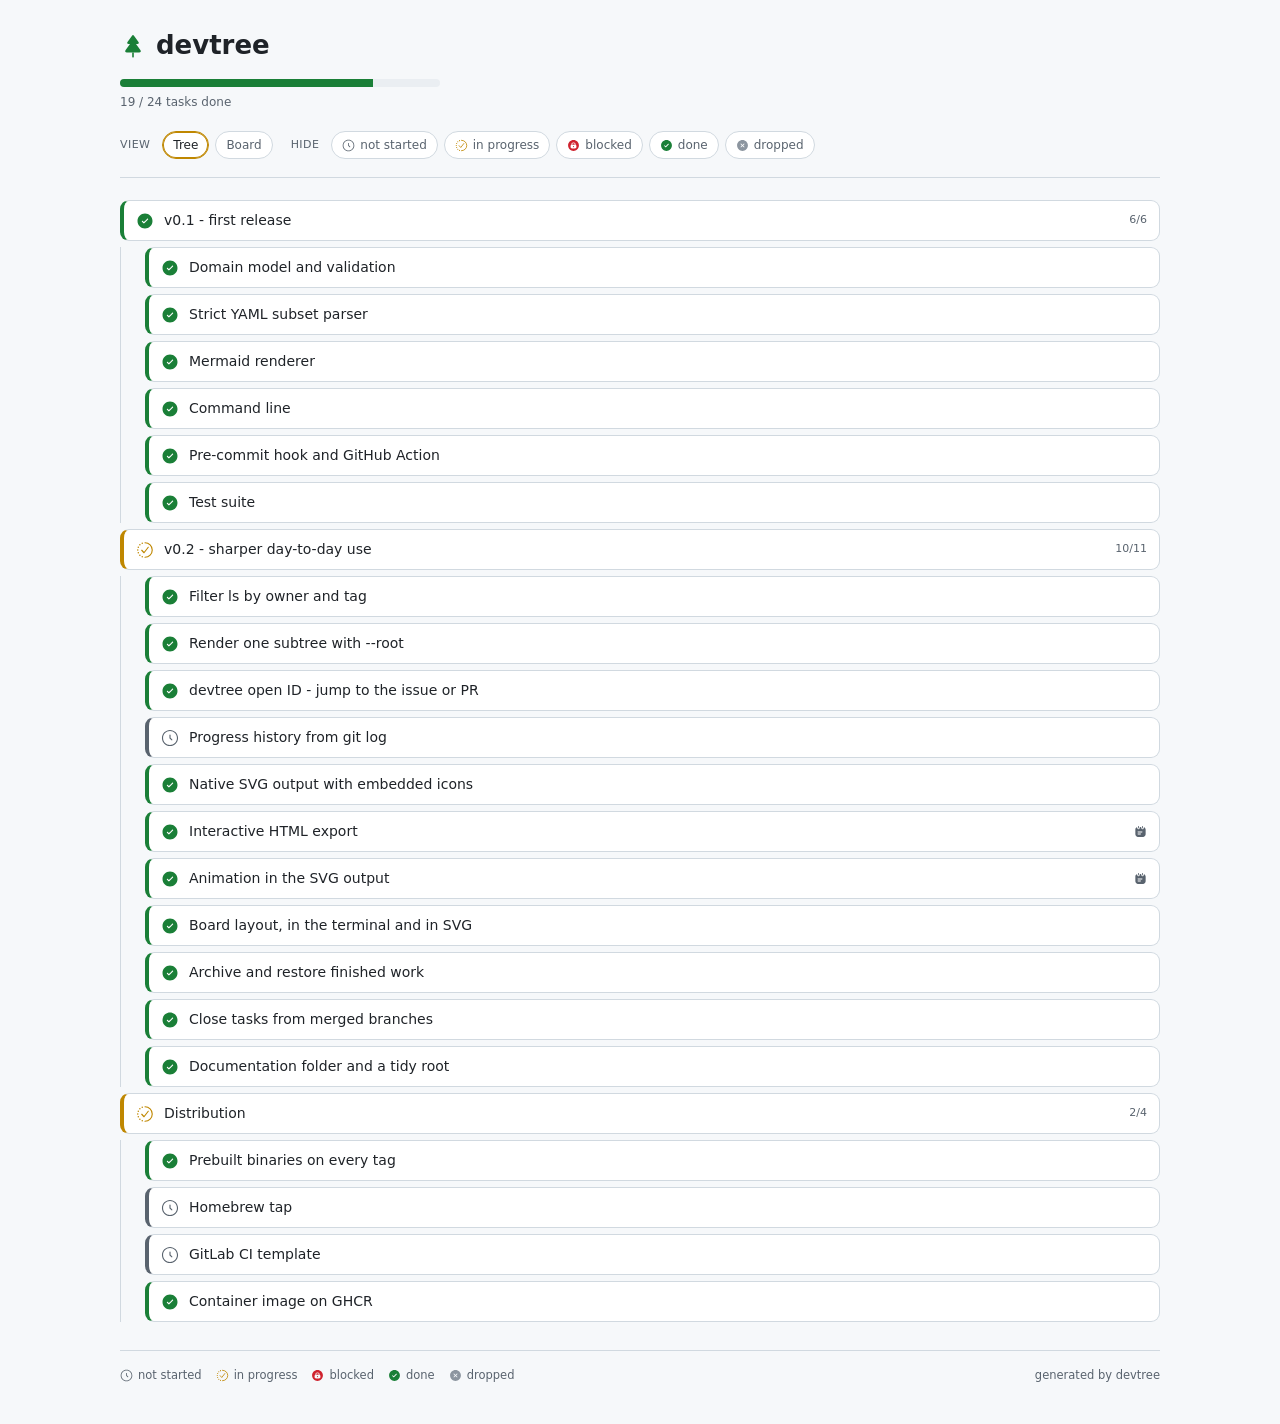
==== docs/plan.html @ a7729afa "feat(html): export a page you can actually click Both existing backends share one hard limit, and it" ====
<!doctype html>
<html lang="en">
<head>
<meta charset="utf-8"><meta name="viewport" content="width=device-width,initial-scale=1"><title>devtree</title>
<style>
:root{--text:#1f2328;--muted:#59636e;--canvas:#f6f8fa;--card:#ffffff;--border:#d1d9e0;--edge:#d1d9e0;--track:#eaeef2;--st-todo:#59636e;--st-in-progress:#bf8700;--st-blocked:#cf222e;--st-done:#1a7f37;--st-dropped:#8c959f;--tip-bg:#222222;--tip-fg:#f0f0f0}
@media (prefers-color-scheme:dark){:root{--text:#e6edf3;--muted:#9198a1;--canvas:#0d1117;--card:#151b23;--border:#3d444d;--edge:#3d444d;--track:#262c36;--st-todo:#9198a1;--st-in-progress:#d29922;--st-blocked:#f85149;--st-done:#3fb950;--st-dropped:#6e7681;--tip-bg:#30363d;--tip-fg:#e6edf3}}

*{box-sizing:border-box}
body{margin:0 auto;padding:26px 20px 40px;max-width:1080px;background:var(--canvas);color:var(--text);
 font:14px/1.5 system-ui,-apple-system,'Segoe UI',Roboto,'Helvetica Neue',Arial,sans-serif}
h1{display:flex;align-items:center;gap:10px;margin:0 0 14px;font-size:26px}
h1 .wordmark{width:26px;height:26px}
svg{flex:none}
.status{width:18px;height:18px}
.tiny{width:13px;height:13px;vertical-align:-2px}
.bar{height:8px;border-radius:4px;background:var(--track);overflow:hidden;max-width:320px}
.bar span{display:block;height:100%;background:var(--st-done)}
.count{margin:6px 0 20px;color:var(--muted);font-size:12px}

.toolbar{display:flex;flex-wrap:wrap;gap:18px;margin-bottom:22px;padding-bottom:18px;
 border-bottom:1px solid var(--border)}
.toolbar fieldset{display:flex;flex-wrap:wrap;align-items:center;gap:6px;margin:0;padding:0;border:0}
.toolbar legend{padding:0 6px 0 0;color:var(--muted);font-size:11px;text-transform:uppercase;
 letter-spacing:.04em;float:left}
.toolbar input{position:absolute;width:1px;height:1px;opacity:0;pointer-events:none}
.toolbar label{display:inline-flex;align-items:center;gap:5px;padding:4px 10px;border-radius:999px;
 border:1px solid var(--border);background:var(--card);color:var(--muted);font-size:12px;cursor:pointer}
.toolbar input:checked+label{color:var(--text);border-color:var(--st-in-progress);
 box-shadow:inset 0 0 0 1px var(--st-in-progress)}
.toolbar input:focus-visible+label{outline:2px solid var(--st-in-progress);outline-offset:2px}

.card{display:flex;align-items:center;gap:10px;padding:9px 12px;margin:6px 0;border-radius:9px;
 border:1px solid var(--border);border-left:4px solid var(--border);background:var(--card);
 color:inherit;text-decoration:none;position:relative}
a.card:hover{border-color:var(--st-in-progress)}
.card .body{display:flex;flex-direction:column;min-width:0}
.card .title{font-weight:500}
.card .meta{color:var(--muted);font-size:11.5px;display:flex;align-items:center;gap:5px;flex-wrap:wrap}
.card .dot{color:var(--border)}
.card .ratio{margin-left:auto;color:var(--muted);font-size:11px;white-space:nowrap}
.card[data-status="dropped"] .title{text-decoration:line-through;color:var(--muted)}

.tree ul{list-style:none;margin:0;padding-left:24px;border-left:1px solid var(--edge)}
.tree>ul{padding-left:0;border-left:0}
.board{display:none;grid-template-columns:repeat(auto-fit,minmax(230px,1fr));gap:16px;align-items:start}
.column h2{display:flex;align-items:center;gap:6px;margin:0 0 4px;padding-bottom:7px;font-size:13px;
 border-bottom:2px solid currentColor}
.column .tally{margin-left:auto;color:var(--muted);font-weight:400}
.empty{color:var(--muted)}

footer{display:flex;flex-wrap:wrap;gap:14px;margin-top:28px;padding-top:16px;
 border-top:1px solid var(--border);color:var(--muted);font-size:11.5px}
footer span{display:inline-flex;align-items:center;gap:5px}
footer .by{margin-left:auto}

/* The tooltip: the wrap is the hover target, not the glyph, so the pointer can
   drift onto the bubble without it flickering away. The delay lives only in
   the hover rule, so leaving snaps it back to zero and the bubble goes at once. */
.tip-wrap{position:relative;display:inline-flex;margin-left:auto}
/* Anchored to the right rather than centred: the glyph sits at the end of a
   card that reaches the edge of the page, and a centred bubble would hang off
   it. Wrapping with a max width keeps a long note on screen too. */
.tip{position:absolute;bottom:calc(100% + 8px);right:-6px;transform:translateY(2px) scale(.98);
 transform-origin:100% 100%;padding:8px 12px;border-radius:8px;background:var(--tip-bg);color:var(--tip-fg);
 width:max-content;max-width:260px;font-size:12px;line-height:1.4;opacity:0;pointer-events:none;z-index:2;
 box-shadow:0 0 0 1px rgba(0,0,0,.06),0 2px 6px rgba(0,0,0,.05),0 4px 42px rgba(0,0,0,.06);
 transition:opacity 50ms ease-out,transform 50ms ease-out}
.tip-wrap:hover .tip,.tip-wrap:focus-within .tip{opacity:1;transform:none;
 transition-duration:150ms;transition-timing-function:ease-out;transition-delay:80ms}

@media (prefers-reduced-motion:reduce){.tip{transition:none}}
@media print{
 .toolbar{display:none}
 .board{display:none}
 .card{break-inside:avoid}
 body{max-width:none}
}
.card[data-status="todo"]{border-left-color:var(--st-todo)}
.column[data-status="todo"] h2{color:var(--st-todo)}
.card[data-status="in_progress"]{border-left-color:var(--st-in-progress)}
.column[data-status="in_progress"] h2{color:var(--st-in-progress)}
.card[data-status="blocked"]{border-left-color:var(--st-blocked)}
.column[data-status="blocked"] h2{color:var(--st-blocked)}
.card[data-status="done"]{border-left-color:var(--st-done)}
.column[data-status="done"] h2{color:var(--st-done)}
.card[data-status="dropped"]{border-left-color:var(--st-dropped)}
.column[data-status="dropped"] h2{color:var(--st-dropped)}
body:has(#view-board:checked) .tree{display:none}
body:has(#view-board:checked) .board{display:grid}
body:has(.owners input:not(#owner-all):checked) .tree{display:none}
body:has(.owners input:not(#owner-all):checked) .board{display:grid}
body:has(.tags input:not(#tag-all):checked) .tree{display:none}
body:has(.tags input:not(#tag-all):checked) .board{display:grid}
body:has(.owners input:not(#owner-all):checked) label[for=view-board]{color:var(--text);border-color:var(--st-in-progress);box-shadow:inset 0 0 0 1px var(--st-in-progress)}
body:has(.owners input:not(#owner-all):checked) label[for=view-tree]{color:var(--muted);border-color:var(--border);box-shadow:none}
body:has(.tags input:not(#tag-all):checked) label[for=view-board]{color:var(--text);border-color:var(--st-in-progress);box-shadow:inset 0 0 0 1px var(--st-in-progress)}
body:has(.tags input:not(#tag-all):checked) label[for=view-tree]{color:var(--muted);border-color:var(--border);box-shadow:none}
body:has(#hide-todo:checked) .tree li:has(>.card[data-status="todo"]){display:none}
body:has(#hide-todo:checked) .board .column[data-status="todo"]{display:none}
body:has(#hide-in-progress:checked) .tree li:has(>.card[data-status="in_progress"]){display:none}
body:has(#hide-in-progress:checked) .board .column[data-status="in_progress"]{display:none}
body:has(#hide-blocked:checked) .tree li:has(>.card[data-status="blocked"]){display:none}
body:has(#hide-blocked:checked) .board .column[data-status="blocked"]{display:none}
body:has(#hide-done:checked) .tree li:has(>.card[data-status="done"]){display:none}
body:has(#hide-done:checked) .board .column[data-status="done"]{display:none}
body:has(#hide-dropped:checked) .tree li:has(>.card[data-status="dropped"]){display:none}
body:has(#hide-dropped:checked) .board .column[data-status="dropped"]{display:none}
</style>
</head>
<body>
<header><h1><svg class="wordmark" viewBox="0 0 24 24" aria-hidden="true" style="color:var(--st-done)"><path d="M16.1693 10.0603H7.82934C6.64934 10.0603 6.23934 9.27031 6.92934 8.31031L11.0993 2.47031C11.5893 1.77031 12.4093 1.77031 12.8993 2.47031L17.0693 8.31031C17.7593 9.27031 17.3493 10.0603 16.1693 10.0603Z" fill="currentColor"/><path d="M17.5896 17.9986H6.4096C4.8296 17.9986 4.2896 16.9486 5.2196 15.6686L9.2096 10.0586H14.7896L18.7796 15.6686C19.7096 16.9486 19.1696 17.9986 17.5896 17.9986Z" fill="currentColor"/><path d="M12.75 18V22C12.75 22.41 12.41 22.75 12 22.75C11.59 22.75 11.25 22.41 11.25 22V18H12.75Z" fill="currentColor"/></svg>devtree</h1><div class="bar"><span style="width:79.2%"></span></div><p class="count">19 / 24 tasks done</p></header><form class="toolbar" onsubmit="return false"><fieldset class="views"><legend>View</legend><input type="radio" name="view" id="view-tree" checked><label for="view-tree">Tree</label><input type="radio" name="view" id="view-board"><label for="view-board">Board</label></fieldset><fieldset class="statuses"><legend>Hide</legend><input type="checkbox" id="hide-todo"><label for="hide-todo"><svg class="tiny" viewBox="0 0 24 24" aria-hidden="true" style="color:var(--st-todo)"><path fill-rule="evenodd" clip-rule="evenodd" d="M12 2.75C6.89137 2.75 2.75 6.89137 2.75 12C2.75 17.1086 6.89137 21.25 12 21.25C17.1086 21.25 21.25 17.1086 21.25 12C21.25 6.89137 17.1086 2.75 12 2.75ZM1.25 12C1.25 6.06294 6.06294 1.25 12 1.25C17.9371 1.25 22.75 6.06294 22.75 12C22.75 17.9371 17.9371 22.75 12 22.75C6.06294 22.75 1.25 17.9371 1.25 12ZM12 7.25C12.4142 7.25 12.75 7.58579 12.75 8V11.6893L15.0303 13.9697C15.3232 14.2626 15.3232 14.7374 15.0303 15.0303C14.7374 15.3232 14.2626 15.3232 13.9697 15.0303L11.4697 12.5303C11.329 12.3897 11.25 12.1989 11.25 12V8C11.25 7.58579 11.5858 7.25 12 7.25Z" fill="currentColor"/></svg>not started</label><input type="checkbox" id="hide-in-progress"><label for="hide-in-progress"><svg class="tiny" viewBox="0 0 24 24" aria-hidden="true" style="color:var(--st-in-progress)"><path d="M 12 2.3333 c 5.3387 0 9.6666 4.328 9.6666 9.6666 s -4.328 9.6666 -9.6666 9.6666" fill="none" stroke="currentColor" stroke-linecap="round" stroke-linejoin="round" stroke-width="1.5"></path><polyline points="7.6666 12.3333 10.6666 15.6666 16.3333 8.3333" fill="none" stroke="currentColor" stroke-linecap="round" stroke-linejoin="round" stroke-width="1.5"></polyline><circle cx="5.164" cy="18.836" r="1" fill="currentColor"></circle><circle cx="2.3333" cy="12" r="1" fill="currentColor"></circle><circle cx="5.164" cy="5.164" r="1" fill="currentColor"></circle><circle cx="8.3013" cy="20.9306" r="1" fill="currentColor"></circle><circle cx="3.0693" cy="15.6986" r="1" fill="currentColor"></circle><circle cx="3.0693" cy="8.3013" r="1" fill="currentColor"></circle><circle cx="8.3013" cy="3.0693" r="1" fill="currentColor"></circle></svg>in progress</label><input type="checkbox" id="hide-blocked"><label for="hide-blocked"><svg class="tiny" viewBox="0 0 24 24" aria-hidden="true" style="color:var(--st-blocked)"><path d="M12 7.75C10.11 7.75 9.75 8.54 9.75 10V10.62H14.25V10C14.25 8.54 13.89 7.75 12 7.75Z" fill="currentColor"/><path d="M11.9984 15.0984C12.606 15.0984 13.0984 14.606 13.0984 13.9984C13.0984 13.3909 12.606 12.8984 11.9984 12.8984C11.3909 12.8984 10.8984 13.3909 10.8984 13.9984C10.8984 14.606 11.3909 15.0984 11.9984 15.0984Z" fill="currentColor"/><path d="M12 2C6.48 2 2 6.48 2 12C2 17.52 6.48 22 12 22C17.52 22 22 17.52 22 12C22 6.48 17.52 2 12 2ZM17.38 14.5C17.38 16.7 16.7 17.38 14.5 17.38H9.5C7.3 17.38 6.62 16.7 6.62 14.5V13.5C6.62 11.79 7.03 11 8.25 10.73V10C8.25 9.07 8.25 6.25 12 6.25C15.75 6.25 15.75 9.07 15.75 10V10.73C16.97 11 17.38 11.79 17.38 13.5V14.5Z" fill="currentColor"/></svg>blocked</label><input type="checkbox" id="hide-done"><label for="hide-done"><svg class="tiny" viewBox="0 0 24 24" aria-hidden="true" style="color:var(--st-done)"><path fill-rule="evenodd" clip-rule="evenodd" d="M22 12C22 17.5228 17.5228 22 12 22C6.47715 22 2 17.5228 2 12C2 6.47715 6.47715 2 12 2C17.5228 2 22 6.47715 22 12ZM16.0303 8.96967C16.3232 9.26256 16.3232 9.73744 16.0303 10.0303L11.0303 15.0303C10.7374 15.3232 10.2626 15.3232 9.96967 15.0303L7.96967 13.0303C7.67678 12.7374 7.67678 12.2626 7.96967 11.9697C8.26256 11.6768 8.73744 11.6768 9.03033 11.9697L10.5 13.4393L12.7348 11.2045L14.9697 8.96967C15.2626 8.67678 15.7374 8.67678 16.0303 8.96967Z" fill="currentColor"/></svg>done</label><input type="checkbox" id="hide-dropped"><label for="hide-dropped"><svg class="tiny" viewBox="0 0 24 24" aria-hidden="true" style="color:var(--st-dropped)"><path d="M12 2C6.49 2 2 6.49 2 12C2 17.51 6.49 22 12 22C17.51 22 22 17.51 22 12C22 6.49 17.51 2 12 2ZM15.36 14.3C15.65 14.59 15.65 15.07 15.36 15.36C15.21 15.51 15.02 15.58 14.83 15.58C14.64 15.58 14.45 15.51 14.3 15.36L12 13.06L9.7 15.36C9.55 15.51 9.36 15.58 9.17 15.58C8.98 15.58 8.79 15.51 8.64 15.36C8.35 15.07 8.35 14.59 8.64 14.3L10.94 12L8.64 9.7C8.35 9.41 8.35 8.93 8.64 8.64C8.93 8.35 9.41 8.35 9.7 8.64L12 10.94L14.3 8.64C14.59 8.35 15.07 8.35 15.36 8.64C15.65 8.93 15.65 9.41 15.36 9.7L13.06 12L15.36 14.3Z" fill="currentColor"/></svg>dropped</label></fieldset></form><main><section class="tree" aria-label="Tree"><ul><li><div class="card" data-status="done" data-owner="" data-tags=""><svg class="status" viewBox="0 0 24 24" aria-hidden="true" style="color:var(--st-done)"><path fill-rule="evenodd" clip-rule="evenodd" d="M22 12C22 17.5228 17.5228 22 12 22C6.47715 22 2 17.5228 2 12C2 6.47715 6.47715 2 12 2C17.5228 2 22 6.47715 22 12ZM16.0303 8.96967C16.3232 9.26256 16.3232 9.73744 16.0303 10.0303L11.0303 15.0303C10.7374 15.3232 10.2626 15.3232 9.96967 15.0303L7.96967 13.0303C7.67678 12.7374 7.67678 12.2626 7.96967 11.9697C8.26256 11.6768 8.73744 11.6768 9.03033 11.9697L10.5 13.4393L12.7348 11.2045L14.9697 8.96967C15.2626 8.67678 15.7374 8.67678 16.0303 8.96967Z" fill="currentColor"/></svg><div class="body"><span class="title">v0.1 - first release</span></div><span class="ratio">6/6</span></div><ul><li><div class="card" data-status="done" data-owner="" data-tags=""><svg class="status" viewBox="0 0 24 24" aria-hidden="true" style="color:var(--st-done)"><path fill-rule="evenodd" clip-rule="evenodd" d="M22 12C22 17.5228 17.5228 22 12 22C6.47715 22 2 17.5228 2 12C2 6.47715 6.47715 2 12 2C17.5228 2 22 6.47715 22 12ZM16.0303 8.96967C16.3232 9.26256 16.3232 9.73744 16.0303 10.0303L11.0303 15.0303C10.7374 15.3232 10.2626 15.3232 9.96967 15.0303L7.96967 13.0303C7.67678 12.7374 7.67678 12.2626 7.96967 11.9697C8.26256 11.6768 8.73744 11.6768 9.03033 11.9697L10.5 13.4393L12.7348 11.2045L14.9697 8.96967C15.2626 8.67678 15.7374 8.67678 16.0303 8.96967Z" fill="currentColor"/></svg><div class="body"><span class="title">Domain model and validation</span></div></div></li><li><div class="card" data-status="done" data-owner="" data-tags=""><svg class="status" viewBox="0 0 24 24" aria-hidden="true" style="color:var(--st-done)"><path fill-rule="evenodd" clip-rule="evenodd" d="M22 12C22 17.5228 17.5228 22 12 22C6.47715 22 2 17.5228 2 12C2 6.47715 6.47715 2 12 2C17.5228 2 22 6.47715 22 12ZM16.0303 8.96967C16.3232 9.26256 16.3232 9.73744 16.0303 10.0303L11.0303 15.0303C10.7374 15.3232 10.2626 15.3232 9.96967 15.0303L7.96967 13.0303C7.67678 12.7374 7.67678 12.2626 7.96967 11.9697C8.26256 11.6768 8.73744 11.6768 9.03033 11.9697L10.5 13.4393L12.7348 11.2045L14.9697 8.96967C15.2626 8.67678 15.7374 8.67678 16.0303 8.96967Z" fill="currentColor"/></svg><div class="body"><span class="title">Strict YAML subset parser</span></div></div></li><li><div class="card" data-status="done" data-owner="" data-tags=""><svg class="status" viewBox="0 0 24 24" aria-hidden="true" style="color:var(--st-done)"><path fill-rule="evenodd" clip-rule="evenodd" d="M22 12C22 17.5228 17.5228 22 12 22C6.47715 22 2 17.5228 2 12C2 6.47715 6.47715 2 12 2C17.5228 2 22 6.47715 22 12ZM16.0303 8.96967C16.3232 9.26256 16.3232 9.73744 16.0303 10.0303L11.0303 15.0303C10.7374 15.3232 10.2626 15.3232 9.96967 15.0303L7.96967 13.0303C7.67678 12.7374 7.67678 12.2626 7.96967 11.9697C8.26256 11.6768 8.73744 11.6768 9.03033 11.9697L10.5 13.4393L12.7348 11.2045L14.9697 8.96967C15.2626 8.67678 15.7374 8.67678 16.0303 8.96967Z" fill="currentColor"/></svg><div class="body"><span class="title">Mermaid renderer</span></div></div></li><li><div class="card" data-status="done" data-owner="" data-tags=""><svg class="status" viewBox="0 0 24 24" aria-hidden="true" style="color:var(--st-done)"><path fill-rule="evenodd" clip-rule="evenodd" d="M22 12C22 17.5228 17.5228 22 12 22C6.47715 22 2 17.5228 2 12C2 6.47715 6.47715 2 12 2C17.5228 2 22 6.47715 22 12ZM16.0303 8.96967C16.3232 9.26256 16.3232 9.73744 16.0303 10.0303L11.0303 15.0303C10.7374 15.3232 10.2626 15.3232 9.96967 15.0303L7.96967 13.0303C7.67678 12.7374 7.67678 12.2626 7.96967 11.9697C8.26256 11.6768 8.73744 11.6768 9.03033 11.9697L10.5 13.4393L12.7348 11.2045L14.9697 8.96967C15.2626 8.67678 15.7374 8.67678 16.0303 8.96967Z" fill="currentColor"/></svg><div class="body"><span class="title">Command line</span></div></div></li><li><div class="card" data-status="done" data-owner="" data-tags=""><svg class="status" viewBox="0 0 24 24" aria-hidden="true" style="color:var(--st-done)"><path fill-rule="evenodd" clip-rule="evenodd" d="M22 12C22 17.5228 17.5228 22 12 22C6.47715 22 2 17.5228 2 12C2 6.47715 6.47715 2 12 2C17.5228 2 22 6.47715 22 12ZM16.0303 8.96967C16.3232 9.26256 16.3232 9.73744 16.0303 10.0303L11.0303 15.0303C10.7374 15.3232 10.2626 15.3232 9.96967 15.0303L7.96967 13.0303C7.67678 12.7374 7.67678 12.2626 7.96967 11.9697C8.26256 11.6768 8.73744 11.6768 9.03033 11.9697L10.5 13.4393L12.7348 11.2045L14.9697 8.96967C15.2626 8.67678 15.7374 8.67678 16.0303 8.96967Z" fill="currentColor"/></svg><div class="body"><span class="title">Pre-commit hook and GitHub Action</span></div></div></li><li><div class="card" data-status="done" data-owner="" data-tags=""><svg class="status" viewBox="0 0 24 24" aria-hidden="true" style="color:var(--st-done)"><path fill-rule="evenodd" clip-rule="evenodd" d="M22 12C22 17.5228 17.5228 22 12 22C6.47715 22 2 17.5228 2 12C2 6.47715 6.47715 2 12 2C17.5228 2 22 6.47715 22 12ZM16.0303 8.96967C16.3232 9.26256 16.3232 9.73744 16.0303 10.0303L11.0303 15.0303C10.7374 15.3232 10.2626 15.3232 9.96967 15.0303L7.96967 13.0303C7.67678 12.7374 7.67678 12.2626 7.96967 11.9697C8.26256 11.6768 8.73744 11.6768 9.03033 11.9697L10.5 13.4393L12.7348 11.2045L14.9697 8.96967C15.2626 8.67678 15.7374 8.67678 16.0303 8.96967Z" fill="currentColor"/></svg><div class="body"><span class="title">Test suite</span></div></div></li></ul></li><li><div class="card" data-status="in_progress" data-owner="" data-tags=""><svg class="status" viewBox="0 0 24 24" aria-hidden="true" style="color:var(--st-in-progress)"><path d="M 12 2.3333 c 5.3387 0 9.6666 4.328 9.6666 9.6666 s -4.328 9.6666 -9.6666 9.6666" fill="none" stroke="currentColor" stroke-linecap="round" stroke-linejoin="round" stroke-width="1.5"></path><polyline points="7.6666 12.3333 10.6666 15.6666 16.3333 8.3333" fill="none" stroke="currentColor" stroke-linecap="round" stroke-linejoin="round" stroke-width="1.5"></polyline><circle cx="5.164" cy="18.836" r="1" fill="currentColor"></circle><circle cx="2.3333" cy="12" r="1" fill="currentColor"></circle><circle cx="5.164" cy="5.164" r="1" fill="currentColor"></circle><circle cx="8.3013" cy="20.9306" r="1" fill="currentColor"></circle><circle cx="3.0693" cy="15.6986" r="1" fill="currentColor"></circle><circle cx="3.0693" cy="8.3013" r="1" fill="currentColor"></circle><circle cx="8.3013" cy="3.0693" r="1" fill="currentColor"></circle></svg><div class="body"><span class="title">v0.2 - sharper day-to-day use</span></div><span class="ratio">10/11</span></div><ul><li><div class="card" data-status="done" data-owner="" data-tags=""><svg class="status" viewBox="0 0 24 24" aria-hidden="true" style="color:var(--st-done)"><path fill-rule="evenodd" clip-rule="evenodd" d="M22 12C22 17.5228 17.5228 22 12 22C6.47715 22 2 17.5228 2 12C2 6.47715 6.47715 2 12 2C17.5228 2 22 6.47715 22 12ZM16.0303 8.96967C16.3232 9.26256 16.3232 9.73744 16.0303 10.0303L11.0303 15.0303C10.7374 15.3232 10.2626 15.3232 9.96967 15.0303L7.96967 13.0303C7.67678 12.7374 7.67678 12.2626 7.96967 11.9697C8.26256 11.6768 8.73744 11.6768 9.03033 11.9697L10.5 13.4393L12.7348 11.2045L14.9697 8.96967C15.2626 8.67678 15.7374 8.67678 16.0303 8.96967Z" fill="currentColor"/></svg><div class="body"><span class="title">Filter ls by owner and tag</span></div></div></li><li><div class="card" data-status="done" data-owner="" data-tags=""><svg class="status" viewBox="0 0 24 24" aria-hidden="true" style="color:var(--st-done)"><path fill-rule="evenodd" clip-rule="evenodd" d="M22 12C22 17.5228 17.5228 22 12 22C6.47715 22 2 17.5228 2 12C2 6.47715 6.47715 2 12 2C17.5228 2 22 6.47715 22 12ZM16.0303 8.96967C16.3232 9.26256 16.3232 9.73744 16.0303 10.0303L11.0303 15.0303C10.7374 15.3232 10.2626 15.3232 9.96967 15.0303L7.96967 13.0303C7.67678 12.7374 7.67678 12.2626 7.96967 11.9697C8.26256 11.6768 8.73744 11.6768 9.03033 11.9697L10.5 13.4393L12.7348 11.2045L14.9697 8.96967C15.2626 8.67678 15.7374 8.67678 16.0303 8.96967Z" fill="currentColor"/></svg><div class="body"><span class="title">Render one subtree with --root</span></div></div></li><li><div class="card" data-status="done" data-owner="" data-tags=""><svg class="status" viewBox="0 0 24 24" aria-hidden="true" style="color:var(--st-done)"><path fill-rule="evenodd" clip-rule="evenodd" d="M22 12C22 17.5228 17.5228 22 12 22C6.47715 22 2 17.5228 2 12C2 6.47715 6.47715 2 12 2C17.5228 2 22 6.47715 22 12ZM16.0303 8.96967C16.3232 9.26256 16.3232 9.73744 16.0303 10.0303L11.0303 15.0303C10.7374 15.3232 10.2626 15.3232 9.96967 15.0303L7.96967 13.0303C7.67678 12.7374 7.67678 12.2626 7.96967 11.9697C8.26256 11.6768 8.73744 11.6768 9.03033 11.9697L10.5 13.4393L12.7348 11.2045L14.9697 8.96967C15.2626 8.67678 15.7374 8.67678 16.0303 8.96967Z" fill="currentColor"/></svg><div class="body"><span class="title">devtree open ID - jump to the issue or PR</span></div></div></li><li><div class="card" data-status="todo" data-owner="" data-tags=""><svg class="status" viewBox="0 0 24 24" aria-hidden="true" style="color:var(--st-todo)"><path fill-rule="evenodd" clip-rule="evenodd" d="M12 2.75C6.89137 2.75 2.75 6.89137 2.75 12C2.75 17.1086 6.89137 21.25 12 21.25C17.1086 21.25 21.25 17.1086 21.25 12C21.25 6.89137 17.1086 2.75 12 2.75ZM1.25 12C1.25 6.06294 6.06294 1.25 12 1.25C17.9371 1.25 22.75 6.06294 22.75 12C22.75 17.9371 17.9371 22.75 12 22.75C6.06294 22.75 1.25 17.9371 1.25 12ZM12 7.25C12.4142 7.25 12.75 7.58579 12.75 8V11.6893L15.0303 13.9697C15.3232 14.2626 15.3232 14.7374 15.0303 15.0303C14.7374 15.3232 14.2626 15.3232 13.9697 15.0303L11.4697 12.5303C11.329 12.3897 11.25 12.1989 11.25 12V8C11.25 7.58579 11.5858 7.25 12 7.25Z" fill="currentColor"/></svg><div class="body"><span class="title">Progress history from git log</span></div></div></li><li><div class="card" data-status="done" data-owner="" data-tags=""><svg class="status" viewBox="0 0 24 24" aria-hidden="true" style="color:var(--st-done)"><path fill-rule="evenodd" clip-rule="evenodd" d="M22 12C22 17.5228 17.5228 22 12 22C6.47715 22 2 17.5228 2 12C2 6.47715 6.47715 2 12 2C17.5228 2 22 6.47715 22 12ZM16.0303 8.96967C16.3232 9.26256 16.3232 9.73744 16.0303 10.0303L11.0303 15.0303C10.7374 15.3232 10.2626 15.3232 9.96967 15.0303L7.96967 13.0303C7.67678 12.7374 7.67678 12.2626 7.96967 11.9697C8.26256 11.6768 8.73744 11.6768 9.03033 11.9697L10.5 13.4393L12.7348 11.2045L14.9697 8.96967C15.2626 8.67678 15.7374 8.67678 16.0303 8.96967Z" fill="currentColor"/></svg><div class="body"><span class="title">Native SVG output with embedded icons</span></div></div></li><li><div class="card" data-status="done" data-owner="" data-tags=""><svg class="status" viewBox="0 0 24 24" aria-hidden="true" style="color:var(--st-done)"><path fill-rule="evenodd" clip-rule="evenodd" d="M22 12C22 17.5228 17.5228 22 12 22C6.47715 22 2 17.5228 2 12C2 6.47715 6.47715 2 12 2C17.5228 2 22 6.47715 22 12ZM16.0303 8.96967C16.3232 9.26256 16.3232 9.73744 16.0303 10.0303L11.0303 15.0303C10.7374 15.3232 10.2626 15.3232 9.96967 15.0303L7.96967 13.0303C7.67678 12.7374 7.67678 12.2626 7.96967 11.9697C8.26256 11.6768 8.73744 11.6768 9.03033 11.9697L10.5 13.4393L12.7348 11.2045L14.9697 8.96967C15.2626 8.67678 15.7374 8.67678 16.0303 8.96967Z" fill="currentColor"/></svg><div class="body"><span class="title">Interactive HTML export</span></div><span class="tip-wrap"><svg class="tiny" viewBox="0 0 24 24" aria-hidden="true" style="color:var(--muted)"><path d="M8.28906 6.29C7.86906 6.29 7.53906 5.95 7.53906 5.54V2.75C7.53906 2.34 7.86906 2 8.28906 2C8.70906 2 9.03906 2.34 9.03906 2.75V5.53C9.03906 5.95 8.70906 6.29 8.28906 6.29Z" fill="currentColor"/><path d="M15.7109 6.29C15.2909 6.29 14.9609 5.95 14.9609 5.54V2.75C14.9609 2.33 15.3009 2 15.7109 2C16.1309 2 16.4609 2.34 16.4609 2.75V5.53C16.4609 5.95 16.1309 6.29 15.7109 6.29Z" fill="currentColor"/><path d="M19.57 4.5C18.91 4.01 17.96 4.48 17.96 5.31V5.41C17.96 6.58 17.12 7.66 15.95 7.78C14.6 7.92 13.46 6.86 13.46 5.54V4.5C13.46 3.95 13.01 3.5 12.46 3.5H11.54C10.99 3.5 10.54 3.95 10.54 4.5V5.54C10.54 6.33 10.13 7.03 9.51 7.42C9.42 7.48 9.32 7.53 9.22 7.58C9.13 7.63 9.03 7.67 8.92 7.7C8.8 7.74 8.67 7.77 8.53 7.78C8.37 7.8 8.21 7.8 8.05 7.78C7.91 7.77 7.78 7.74 7.66 7.7C7.56 7.67 7.46 7.63 7.36 7.58C7.26 7.53 7.16 7.48 7.07 7.42C6.44 6.98 6.04 6.22 6.04 5.41V5.31C6.04 4.54 5.22 4.08 4.57 4.41C4.56 4.42 4.55 4.42 4.54 4.43C4.5 4.45 4.47 4.47 4.43 4.5C4.4 4.53 4.36 4.55 4.33 4.58C4.05 4.8 3.8 5.05 3.59 5.32C3.48 5.44 3.39 5.57 3.31 5.7C3.3 5.71 3.29 5.72 3.28 5.74C3.19 5.87 3.11 6.02 3.04 6.16C3.02 6.18 3.01 6.19 3.01 6.21C2.95 6.33 2.89 6.45 2.85 6.58C2.82 6.63 2.81 6.67 2.79 6.72C2.73 6.87 2.69 7.02 2.65 7.17C2.61 7.31 2.58 7.46 2.56 7.61C2.54 7.72 2.53 7.83 2.52 7.95C2.51 8.09 2.5 8.23 2.5 8.37V17.13C2.5 19.82 4.68 22 7.37 22H16.63C19.32 22 21.5 19.82 21.5 17.13V8.37C21.5 6.78 20.74 5.39 19.57 4.5ZM12 17.42H7.36C6.95 17.42 6.61 17.08 6.61 16.67C6.61 16.25 6.95 15.91 7.36 15.91H12C12.42 15.91 12.75 16.25 12.75 16.67C12.75 17.08 12.42 17.42 12 17.42ZM14.78 13.71H7.36C6.95 13.71 6.61 13.37 6.61 12.96C6.61 12.54 6.95 12.2 7.36 12.2H14.78C15.2 12.2 15.54 12.54 15.54 12.96C15.54 13.37 15.2 13.71 14.78 13.71Z" fill="currentColor"/></svg><span class="tip" role="tooltip">clickable nodes, tooltips, filters</span></span></div></li><li><div class="card" data-status="done" data-owner="" data-tags=""><svg class="status" viewBox="0 0 24 24" aria-hidden="true" style="color:var(--st-done)"><path fill-rule="evenodd" clip-rule="evenodd" d="M22 12C22 17.5228 17.5228 22 12 22C6.47715 22 2 17.5228 2 12C2 6.47715 6.47715 2 12 2C17.5228 2 22 6.47715 22 12ZM16.0303 8.96967C16.3232 9.26256 16.3232 9.73744 16.0303 10.0303L11.0303 15.0303C10.7374 15.3232 10.2626 15.3232 9.96967 15.0303L7.96967 13.0303C7.67678 12.7374 7.67678 12.2626 7.96967 11.9697C8.26256 11.6768 8.73744 11.6768 9.03033 11.9697L10.5 13.4393L12.7348 11.2045L14.9697 8.96967C15.2626 8.67678 15.7374 8.67678 16.0303 8.96967Z" fill="currentColor"/></svg><div class="body"><span class="title">Animation in the SVG output</span></div><span class="tip-wrap"><svg class="tiny" viewBox="0 0 24 24" aria-hidden="true" style="color:var(--muted)"><path d="M8.28906 6.29C7.86906 6.29 7.53906 5.95 7.53906 5.54V2.75C7.53906 2.34 7.86906 2 8.28906 2C8.70906 2 9.03906 2.34 9.03906 2.75V5.53C9.03906 5.95 8.70906 6.29 8.28906 6.29Z" fill="currentColor"/><path d="M15.7109 6.29C15.2909 6.29 14.9609 5.95 14.9609 5.54V2.75C14.9609 2.33 15.3009 2 15.7109 2C16.1309 2 16.4609 2.34 16.4609 2.75V5.53C16.4609 5.95 16.1309 6.29 15.7109 6.29Z" fill="currentColor"/><path d="M19.57 4.5C18.91 4.01 17.96 4.48 17.96 5.31V5.41C17.96 6.58 17.12 7.66 15.95 7.78C14.6 7.92 13.46 6.86 13.46 5.54V4.5C13.46 3.95 13.01 3.5 12.46 3.5H11.54C10.99 3.5 10.54 3.95 10.54 4.5V5.54C10.54 6.33 10.13 7.03 9.51 7.42C9.42 7.48 9.32 7.53 9.22 7.58C9.13 7.63 9.03 7.67 8.92 7.7C8.8 7.74 8.67 7.77 8.53 7.78C8.37 7.8 8.21 7.8 8.05 7.78C7.91 7.77 7.78 7.74 7.66 7.7C7.56 7.67 7.46 7.63 7.36 7.58C7.26 7.53 7.16 7.48 7.07 7.42C6.44 6.98 6.04 6.22 6.04 5.41V5.31C6.04 4.54 5.22 4.08 4.57 4.41C4.56 4.42 4.55 4.42 4.54 4.43C4.5 4.45 4.47 4.47 4.43 4.5C4.4 4.53 4.36 4.55 4.33 4.58C4.05 4.8 3.8 5.05 3.59 5.32C3.48 5.44 3.39 5.57 3.31 5.7C3.3 5.71 3.29 5.72 3.28 5.74C3.19 5.87 3.11 6.02 3.04 6.16C3.02 6.18 3.01 6.19 3.01 6.21C2.95 6.33 2.89 6.45 2.85 6.58C2.82 6.63 2.81 6.67 2.79 6.72C2.73 6.87 2.69 7.02 2.65 7.17C2.61 7.31 2.58 7.46 2.56 7.61C2.54 7.72 2.53 7.83 2.52 7.95C2.51 8.09 2.5 8.23 2.5 8.37V17.13C2.5 19.82 4.68 22 7.37 22H16.63C19.32 22 21.5 19.82 21.5 17.13V8.37C21.5 6.78 20.74 5.39 19.57 4.5ZM12 17.42H7.36C6.95 17.42 6.61 17.08 6.61 16.67C6.61 16.25 6.95 15.91 7.36 15.91H12C12.42 15.91 12.75 16.25 12.75 16.67C12.75 17.08 12.42 17.42 12 17.42ZM14.78 13.71H7.36C6.95 13.71 6.61 13.37 6.61 12.96C6.61 12.54 6.95 12.2 7.36 12.2H14.78C15.2 12.2 15.54 12.54 15.54 12.96C15.54 13.37 15.2 13.71 14.78 13.71Z" fill="currentColor"/></svg><span class="tip" role="tooltip">flow on live edges, growing bars, turning glyphs</span></span></div></li><li><div class="card" data-status="done" data-owner="" data-tags=""><svg class="status" viewBox="0 0 24 24" aria-hidden="true" style="color:var(--st-done)"><path fill-rule="evenodd" clip-rule="evenodd" d="M22 12C22 17.5228 17.5228 22 12 22C6.47715 22 2 17.5228 2 12C2 6.47715 6.47715 2 12 2C17.5228 2 22 6.47715 22 12ZM16.0303 8.96967C16.3232 9.26256 16.3232 9.73744 16.0303 10.0303L11.0303 15.0303C10.7374 15.3232 10.2626 15.3232 9.96967 15.0303L7.96967 13.0303C7.67678 12.7374 7.67678 12.2626 7.96967 11.9697C8.26256 11.6768 8.73744 11.6768 9.03033 11.9697L10.5 13.4393L12.7348 11.2045L14.9697 8.96967C15.2626 8.67678 15.7374 8.67678 16.0303 8.96967Z" fill="currentColor"/></svg><div class="body"><span class="title">Board layout, in the terminal and in SVG</span></div></div></li><li><div class="card" data-status="done" data-owner="" data-tags=""><svg class="status" viewBox="0 0 24 24" aria-hidden="true" style="color:var(--st-done)"><path fill-rule="evenodd" clip-rule="evenodd" d="M22 12C22 17.5228 17.5228 22 12 22C6.47715 22 2 17.5228 2 12C2 6.47715 6.47715 2 12 2C17.5228 2 22 6.47715 22 12ZM16.0303 8.96967C16.3232 9.26256 16.3232 9.73744 16.0303 10.0303L11.0303 15.0303C10.7374 15.3232 10.2626 15.3232 9.96967 15.0303L7.96967 13.0303C7.67678 12.7374 7.67678 12.2626 7.96967 11.9697C8.26256 11.6768 8.73744 11.6768 9.03033 11.9697L10.5 13.4393L12.7348 11.2045L14.9697 8.96967C15.2626 8.67678 15.7374 8.67678 16.0303 8.96967Z" fill="currentColor"/></svg><div class="body"><span class="title">Archive and restore finished work</span></div></div></li><li><div class="card" data-status="done" data-owner="" data-tags=""><svg class="status" viewBox="0 0 24 24" aria-hidden="true" style="color:var(--st-done)"><path fill-rule="evenodd" clip-rule="evenodd" d="M22 12C22 17.5228 17.5228 22 12 22C6.47715 22 2 17.5228 2 12C2 6.47715 6.47715 2 12 2C17.5228 2 22 6.47715 22 12ZM16.0303 8.96967C16.3232 9.26256 16.3232 9.73744 16.0303 10.0303L11.0303 15.0303C10.7374 15.3232 10.2626 15.3232 9.96967 15.0303L7.96967 13.0303C7.67678 12.7374 7.67678 12.2626 7.96967 11.9697C8.26256 11.6768 8.73744 11.6768 9.03033 11.9697L10.5 13.4393L12.7348 11.2045L14.9697 8.96967C15.2626 8.67678 15.7374 8.67678 16.0303 8.96967Z" fill="currentColor"/></svg><div class="body"><span class="title">Close tasks from merged branches</span></div></div></li><li><div class="card" data-status="done" data-owner="" data-tags=""><svg class="status" viewBox="0 0 24 24" aria-hidden="true" style="color:var(--st-done)"><path fill-rule="evenodd" clip-rule="evenodd" d="M22 12C22 17.5228 17.5228 22 12 22C6.47715 22 2 17.5228 2 12C2 6.47715 6.47715 2 12 2C17.5228 2 22 6.47715 22 12ZM16.0303 8.96967C16.3232 9.26256 16.3232 9.73744 16.0303 10.0303L11.0303 15.0303C10.7374 15.3232 10.2626 15.3232 9.96967 15.0303L7.96967 13.0303C7.67678 12.7374 7.67678 12.2626 7.96967 11.9697C8.26256 11.6768 8.73744 11.6768 9.03033 11.9697L10.5 13.4393L12.7348 11.2045L14.9697 8.96967C15.2626 8.67678 15.7374 8.67678 16.0303 8.96967Z" fill="currentColor"/></svg><div class="body"><span class="title">Documentation folder and a tidy root</span></div></div></li></ul></li><li><div class="card" data-status="in_progress" data-owner="" data-tags=""><svg class="status" viewBox="0 0 24 24" aria-hidden="true" style="color:var(--st-in-progress)"><path d="M 12 2.3333 c 5.3387 0 9.6666 4.328 9.6666 9.6666 s -4.328 9.6666 -9.6666 9.6666" fill="none" stroke="currentColor" stroke-linecap="round" stroke-linejoin="round" stroke-width="1.5"></path><polyline points="7.6666 12.3333 10.6666 15.6666 16.3333 8.3333" fill="none" stroke="currentColor" stroke-linecap="round" stroke-linejoin="round" stroke-width="1.5"></polyline><circle cx="5.164" cy="18.836" r="1" fill="currentColor"></circle><circle cx="2.3333" cy="12" r="1" fill="currentColor"></circle><circle cx="5.164" cy="5.164" r="1" fill="currentColor"></circle><circle cx="8.3013" cy="20.9306" r="1" fill="currentColor"></circle><circle cx="3.0693" cy="15.6986" r="1" fill="currentColor"></circle><circle cx="3.0693" cy="8.3013" r="1" fill="currentColor"></circle><circle cx="8.3013" cy="3.0693" r="1" fill="currentColor"></circle></svg><div class="body"><span class="title">Distribution</span></div><span class="ratio">2/4</span></div><ul><li><div class="card" data-status="done" data-owner="" data-tags=""><svg class="status" viewBox="0 0 24 24" aria-hidden="true" style="color:var(--st-done)"><path fill-rule="evenodd" clip-rule="evenodd" d="M22 12C22 17.5228 17.5228 22 12 22C6.47715 22 2 17.5228 2 12C2 6.47715 6.47715 2 12 2C17.5228 2 22 6.47715 22 12ZM16.0303 8.96967C16.3232 9.26256 16.3232 9.73744 16.0303 10.0303L11.0303 15.0303C10.7374 15.3232 10.2626 15.3232 9.96967 15.0303L7.96967 13.0303C7.67678 12.7374 7.67678 12.2626 7.96967 11.9697C8.26256 11.6768 8.73744 11.6768 9.03033 11.9697L10.5 13.4393L12.7348 11.2045L14.9697 8.96967C15.2626 8.67678 15.7374 8.67678 16.0303 8.96967Z" fill="currentColor"/></svg><div class="body"><span class="title">Prebuilt binaries on every tag</span></div></div></li><li><div class="card" data-status="todo" data-owner="" data-tags=""><svg class="status" viewBox="0 0 24 24" aria-hidden="true" style="color:var(--st-todo)"><path fill-rule="evenodd" clip-rule="evenodd" d="M12 2.75C6.89137 2.75 2.75 6.89137 2.75 12C2.75 17.1086 6.89137 21.25 12 21.25C17.1086 21.25 21.25 17.1086 21.25 12C21.25 6.89137 17.1086 2.75 12 2.75ZM1.25 12C1.25 6.06294 6.06294 1.25 12 1.25C17.9371 1.25 22.75 6.06294 22.75 12C22.75 17.9371 17.9371 22.75 12 22.75C6.06294 22.75 1.25 17.9371 1.25 12ZM12 7.25C12.4142 7.25 12.75 7.58579 12.75 8V11.6893L15.0303 13.9697C15.3232 14.2626 15.3232 14.7374 15.0303 15.0303C14.7374 15.3232 14.2626 15.3232 13.9697 15.0303L11.4697 12.5303C11.329 12.3897 11.25 12.1989 11.25 12V8C11.25 7.58579 11.5858 7.25 12 7.25Z" fill="currentColor"/></svg><div class="body"><span class="title">Homebrew tap</span></div></div></li><li><div class="card" data-status="todo" data-owner="" data-tags=""><svg class="status" viewBox="0 0 24 24" aria-hidden="true" style="color:var(--st-todo)"><path fill-rule="evenodd" clip-rule="evenodd" d="M12 2.75C6.89137 2.75 2.75 6.89137 2.75 12C2.75 17.1086 6.89137 21.25 12 21.25C17.1086 21.25 21.25 17.1086 21.25 12C21.25 6.89137 17.1086 2.75 12 2.75ZM1.25 12C1.25 6.06294 6.06294 1.25 12 1.25C17.9371 1.25 22.75 6.06294 22.75 12C22.75 17.9371 17.9371 22.75 12 22.75C6.06294 22.75 1.25 17.9371 1.25 12ZM12 7.25C12.4142 7.25 12.75 7.58579 12.75 8V11.6893L15.0303 13.9697C15.3232 14.2626 15.3232 14.7374 15.0303 15.0303C14.7374 15.3232 14.2626 15.3232 13.9697 15.0303L11.4697 12.5303C11.329 12.3897 11.25 12.1989 11.25 12V8C11.25 7.58579 11.5858 7.25 12 7.25Z" fill="currentColor"/></svg><div class="body"><span class="title">GitLab CI template</span></div></div></li><li><div class="card" data-status="done" data-owner="" data-tags=""><svg class="status" viewBox="0 0 24 24" aria-hidden="true" style="color:var(--st-done)"><path fill-rule="evenodd" clip-rule="evenodd" d="M22 12C22 17.5228 17.5228 22 12 22C6.47715 22 2 17.5228 2 12C2 6.47715 6.47715 2 12 2C17.5228 2 22 6.47715 22 12ZM16.0303 8.96967C16.3232 9.26256 16.3232 9.73744 16.0303 10.0303L11.0303 15.0303C10.7374 15.3232 10.2626 15.3232 9.96967 15.0303L7.96967 13.0303C7.67678 12.7374 7.67678 12.2626 7.96967 11.9697C8.26256 11.6768 8.73744 11.6768 9.03033 11.9697L10.5 13.4393L12.7348 11.2045L14.9697 8.96967C15.2626 8.67678 15.7374 8.67678 16.0303 8.96967Z" fill="currentColor"/></svg><div class="body"><span class="title">Container image on GHCR</span></div></div></li></ul></li></ul></section><section class="board" aria-label="Board"><div class="column" data-status="todo"><h2><svg class="tiny" viewBox="0 0 24 24" aria-hidden="true" style="color:var(--st-todo)"><path fill-rule="evenodd" clip-rule="evenodd" d="M12 2.75C6.89137 2.75 2.75 6.89137 2.75 12C2.75 17.1086 6.89137 21.25 12 21.25C17.1086 21.25 21.25 17.1086 21.25 12C21.25 6.89137 17.1086 2.75 12 2.75ZM1.25 12C1.25 6.06294 6.06294 1.25 12 1.25C17.9371 1.25 22.75 6.06294 22.75 12C22.75 17.9371 17.9371 22.75 12 22.75C6.06294 22.75 1.25 17.9371 1.25 12ZM12 7.25C12.4142 7.25 12.75 7.58579 12.75 8V11.6893L15.0303 13.9697C15.3232 14.2626 15.3232 14.7374 15.0303 15.0303C14.7374 15.3232 14.2626 15.3232 13.9697 15.0303L11.4697 12.5303C11.329 12.3897 11.25 12.1989 11.25 12V8C11.25 7.58579 11.5858 7.25 12 7.25Z" fill="currentColor"/></svg>not started<span class="tally">3</span></h2><div class="card" data-status="todo" data-owner="" data-tags=""><svg class="status" viewBox="0 0 24 24" aria-hidden="true" style="color:var(--st-todo)"><path fill-rule="evenodd" clip-rule="evenodd" d="M12 2.75C6.89137 2.75 2.75 6.89137 2.75 12C2.75 17.1086 6.89137 21.25 12 21.25C17.1086 21.25 21.25 17.1086 21.25 12C21.25 6.89137 17.1086 2.75 12 2.75ZM1.25 12C1.25 6.06294 6.06294 1.25 12 1.25C17.9371 1.25 22.75 6.06294 22.75 12C22.75 17.9371 17.9371 22.75 12 22.75C6.06294 22.75 1.25 17.9371 1.25 12ZM12 7.25C12.4142 7.25 12.75 7.58579 12.75 8V11.6893L15.0303 13.9697C15.3232 14.2626 15.3232 14.7374 15.0303 15.0303C14.7374 15.3232 14.2626 15.3232 13.9697 15.0303L11.4697 12.5303C11.329 12.3897 11.25 12.1989 11.25 12V8C11.25 7.58579 11.5858 7.25 12 7.25Z" fill="currentColor"/></svg><div class="body"><span class="title">Progress history from git log</span></div></div><div class="card" data-status="todo" data-owner="" data-tags=""><svg class="status" viewBox="0 0 24 24" aria-hidden="true" style="color:var(--st-todo)"><path fill-rule="evenodd" clip-rule="evenodd" d="M12 2.75C6.89137 2.75 2.75 6.89137 2.75 12C2.75 17.1086 6.89137 21.25 12 21.25C17.1086 21.25 21.25 17.1086 21.25 12C21.25 6.89137 17.1086 2.75 12 2.75ZM1.25 12C1.25 6.06294 6.06294 1.25 12 1.25C17.9371 1.25 22.75 6.06294 22.75 12C22.75 17.9371 17.9371 22.75 12 22.75C6.06294 22.75 1.25 17.9371 1.25 12ZM12 7.25C12.4142 7.25 12.75 7.58579 12.75 8V11.6893L15.0303 13.9697C15.3232 14.2626 15.3232 14.7374 15.0303 15.0303C14.7374 15.3232 14.2626 15.3232 13.9697 15.0303L11.4697 12.5303C11.329 12.3897 11.25 12.1989 11.25 12V8C11.25 7.58579 11.5858 7.25 12 7.25Z" fill="currentColor"/></svg><div class="body"><span class="title">Homebrew tap</span></div></div><div class="card" data-status="todo" data-owner="" data-tags=""><svg class="status" viewBox="0 0 24 24" aria-hidden="true" style="color:var(--st-todo)"><path fill-rule="evenodd" clip-rule="evenodd" d="M12 2.75C6.89137 2.75 2.75 6.89137 2.75 12C2.75 17.1086 6.89137 21.25 12 21.25C17.1086 21.25 21.25 17.1086 21.25 12C21.25 6.89137 17.1086 2.75 12 2.75ZM1.25 12C1.25 6.06294 6.06294 1.25 12 1.25C17.9371 1.25 22.75 6.06294 22.75 12C22.75 17.9371 17.9371 22.75 12 22.75C6.06294 22.75 1.25 17.9371 1.25 12ZM12 7.25C12.4142 7.25 12.75 7.58579 12.75 8V11.6893L15.0303 13.9697C15.3232 14.2626 15.3232 14.7374 15.0303 15.0303C14.7374 15.3232 14.2626 15.3232 13.9697 15.0303L11.4697 12.5303C11.329 12.3897 11.25 12.1989 11.25 12V8C11.25 7.58579 11.5858 7.25 12 7.25Z" fill="currentColor"/></svg><div class="body"><span class="title">GitLab CI template</span></div></div></div><div class="column" data-status="done"><h2><svg class="tiny" viewBox="0 0 24 24" aria-hidden="true" style="color:var(--st-done)"><path fill-rule="evenodd" clip-rule="evenodd" d="M22 12C22 17.5228 17.5228 22 12 22C6.47715 22 2 17.5228 2 12C2 6.47715 6.47715 2 12 2C17.5228 2 22 6.47715 22 12ZM16.0303 8.96967C16.3232 9.26256 16.3232 9.73744 16.0303 10.0303L11.0303 15.0303C10.7374 15.3232 10.2626 15.3232 9.96967 15.0303L7.96967 13.0303C7.67678 12.7374 7.67678 12.2626 7.96967 11.9697C8.26256 11.6768 8.73744 11.6768 9.03033 11.9697L10.5 13.4393L12.7348 11.2045L14.9697 8.96967C15.2626 8.67678 15.7374 8.67678 16.0303 8.96967Z" fill="currentColor"/></svg>done<span class="tally">18</span></h2><div class="card" data-status="done" data-owner="" data-tags=""><svg class="status" viewBox="0 0 24 24" aria-hidden="true" style="color:var(--st-done)"><path fill-rule="evenodd" clip-rule="evenodd" d="M22 12C22 17.5228 17.5228 22 12 22C6.47715 22 2 17.5228 2 12C2 6.47715 6.47715 2 12 2C17.5228 2 22 6.47715 22 12ZM16.0303 8.96967C16.3232 9.26256 16.3232 9.73744 16.0303 10.0303L11.0303 15.0303C10.7374 15.3232 10.2626 15.3232 9.96967 15.0303L7.96967 13.0303C7.67678 12.7374 7.67678 12.2626 7.96967 11.9697C8.26256 11.6768 8.73744 11.6768 9.03033 11.9697L10.5 13.4393L12.7348 11.2045L14.9697 8.96967C15.2626 8.67678 15.7374 8.67678 16.0303 8.96967Z" fill="currentColor"/></svg><div class="body"><span class="title">Domain model and validation</span></div></div><div class="card" data-status="done" data-owner="" data-tags=""><svg class="status" viewBox="0 0 24 24" aria-hidden="true" style="color:var(--st-done)"><path fill-rule="evenodd" clip-rule="evenodd" d="M22 12C22 17.5228 17.5228 22 12 22C6.47715 22 2 17.5228 2 12C2 6.47715 6.47715 2 12 2C17.5228 2 22 6.47715 22 12ZM16.0303 8.96967C16.3232 9.26256 16.3232 9.73744 16.0303 10.0303L11.0303 15.0303C10.7374 15.3232 10.2626 15.3232 9.96967 15.0303L7.96967 13.0303C7.67678 12.7374 7.67678 12.2626 7.96967 11.9697C8.26256 11.6768 8.73744 11.6768 9.03033 11.9697L10.5 13.4393L12.7348 11.2045L14.9697 8.96967C15.2626 8.67678 15.7374 8.67678 16.0303 8.96967Z" fill="currentColor"/></svg><div class="body"><span class="title">Strict YAML subset parser</span></div></div><div class="card" data-status="done" data-owner="" data-tags=""><svg class="status" viewBox="0 0 24 24" aria-hidden="true" style="color:var(--st-done)"><path fill-rule="evenodd" clip-rule="evenodd" d="M22 12C22 17.5228 17.5228 22 12 22C6.47715 22 2 17.5228 2 12C2 6.47715 6.47715 2 12 2C17.5228 2 22 6.47715 22 12ZM16.0303 8.96967C16.3232 9.26256 16.3232 9.73744 16.0303 10.0303L11.0303 15.0303C10.7374 15.3232 10.2626 15.3232 9.96967 15.0303L7.96967 13.0303C7.67678 12.7374 7.67678 12.2626 7.96967 11.9697C8.26256 11.6768 8.73744 11.6768 9.03033 11.9697L10.5 13.4393L12.7348 11.2045L14.9697 8.96967C15.2626 8.67678 15.7374 8.67678 16.0303 8.96967Z" fill="currentColor"/></svg><div class="body"><span class="title">Mermaid renderer</span></div></div><div class="card" data-status="done" data-owner="" data-tags=""><svg class="status" viewBox="0 0 24 24" aria-hidden="true" style="color:var(--st-done)"><path fill-rule="evenodd" clip-rule="evenodd" d="M22 12C22 17.5228 17.5228 22 12 22C6.47715 22 2 17.5228 2 12C2 6.47715 6.47715 2 12 2C17.5228 2 22 6.47715 22 12ZM16.0303 8.96967C16.3232 9.26256 16.3232 9.73744 16.0303 10.0303L11.0303 15.0303C10.7374 15.3232 10.2626 15.3232 9.96967 15.0303L7.96967 13.0303C7.67678 12.7374 7.67678 12.2626 7.96967 11.9697C8.26256 11.6768 8.73744 11.6768 9.03033 11.9697L10.5 13.4393L12.7348 11.2045L14.9697 8.96967C15.2626 8.67678 15.7374 8.67678 16.0303 8.96967Z" fill="currentColor"/></svg><div class="body"><span class="title">Command line</span></div></div><div class="card" data-status="done" data-owner="" data-tags=""><svg class="status" viewBox="0 0 24 24" aria-hidden="true" style="color:var(--st-done)"><path fill-rule="evenodd" clip-rule="evenodd" d="M22 12C22 17.5228 17.5228 22 12 22C6.47715 22 2 17.5228 2 12C2 6.47715 6.47715 2 12 2C17.5228 2 22 6.47715 22 12ZM16.0303 8.96967C16.3232 9.26256 16.3232 9.73744 16.0303 10.0303L11.0303 15.0303C10.7374 15.3232 10.2626 15.3232 9.96967 15.0303L7.96967 13.0303C7.67678 12.7374 7.67678 12.2626 7.96967 11.9697C8.26256 11.6768 8.73744 11.6768 9.03033 11.9697L10.5 13.4393L12.7348 11.2045L14.9697 8.96967C15.2626 8.67678 15.7374 8.67678 16.0303 8.96967Z" fill="currentColor"/></svg><div class="body"><span class="title">Pre-commit hook and GitHub Action</span></div></div><div class="card" data-status="done" data-owner="" data-tags=""><svg class="status" viewBox="0 0 24 24" aria-hidden="true" style="color:var(--st-done)"><path fill-rule="evenodd" clip-rule="evenodd" d="M22 12C22 17.5228 17.5228 22 12 22C6.47715 22 2 17.5228 2 12C2 6.47715 6.47715 2 12 2C17.5228 2 22 6.47715 22 12ZM16.0303 8.96967C16.3232 9.26256 16.3232 9.73744 16.0303 10.0303L11.0303 15.0303C10.7374 15.3232 10.2626 15.3232 9.96967 15.0303L7.96967 13.0303C7.67678 12.7374 7.67678 12.2626 7.96967 11.9697C8.26256 11.6768 8.73744 11.6768 9.03033 11.9697L10.5 13.4393L12.7348 11.2045L14.9697 8.96967C15.2626 8.67678 15.7374 8.67678 16.0303 8.96967Z" fill="currentColor"/></svg><div class="body"><span class="title">Test suite</span></div></div><div class="card" data-status="done" data-owner="" data-tags=""><svg class="status" viewBox="0 0 24 24" aria-hidden="true" style="color:var(--st-done)"><path fill-rule="evenodd" clip-rule="evenodd" d="M22 12C22 17.5228 17.5228 22 12 22C6.47715 22 2 17.5228 2 12C2 6.47715 6.47715 2 12 2C17.5228 2 22 6.47715 22 12ZM16.0303 8.96967C16.3232 9.26256 16.3232 9.73744 16.0303 10.0303L11.0303 15.0303C10.7374 15.3232 10.2626 15.3232 9.96967 15.0303L7.96967 13.0303C7.67678 12.7374 7.67678 12.2626 7.96967 11.9697C8.26256 11.6768 8.73744 11.6768 9.03033 11.9697L10.5 13.4393L12.7348 11.2045L14.9697 8.96967C15.2626 8.67678 15.7374 8.67678 16.0303 8.96967Z" fill="currentColor"/></svg><div class="body"><span class="title">Filter ls by owner and tag</span></div></div><div class="card" data-status="done" data-owner="" data-tags=""><svg class="status" viewBox="0 0 24 24" aria-hidden="true" style="color:var(--st-done)"><path fill-rule="evenodd" clip-rule="evenodd" d="M22 12C22 17.5228 17.5228 22 12 22C6.47715 22 2 17.5228 2 12C2 6.47715 6.47715 2 12 2C17.5228 2 22 6.47715 22 12ZM16.0303 8.96967C16.3232 9.26256 16.3232 9.73744 16.0303 10.0303L11.0303 15.0303C10.7374 15.3232 10.2626 15.3232 9.96967 15.0303L7.96967 13.0303C7.67678 12.7374 7.67678 12.2626 7.96967 11.9697C8.26256 11.6768 8.73744 11.6768 9.03033 11.9697L10.5 13.4393L12.7348 11.2045L14.9697 8.96967C15.2626 8.67678 15.7374 8.67678 16.0303 8.96967Z" fill="currentColor"/></svg><div class="body"><span class="title">Render one subtree with --root</span></div></div><div class="card" data-status="done" data-owner="" data-tags=""><svg class="status" viewBox="0 0 24 24" aria-hidden="true" style="color:var(--st-done)"><path fill-rule="evenodd" clip-rule="evenodd" d="M22 12C22 17.5228 17.5228 22 12 22C6.47715 22 2 17.5228 2 12C2 6.47715 6.47715 2 12 2C17.5228 2 22 6.47715 22 12ZM16.0303 8.96967C16.3232 9.26256 16.3232 9.73744 16.0303 10.0303L11.0303 15.0303C10.7374 15.3232 10.2626 15.3232 9.96967 15.0303L7.96967 13.0303C7.67678 12.7374 7.67678 12.2626 7.96967 11.9697C8.26256 11.6768 8.73744 11.6768 9.03033 11.9697L10.5 13.4393L12.7348 11.2045L14.9697 8.96967C15.2626 8.67678 15.7374 8.67678 16.0303 8.96967Z" fill="currentColor"/></svg><div class="body"><span class="title">devtree open ID - jump to the issue or PR</span></div></div><div class="card" data-status="done" data-owner="" data-tags=""><svg class="status" viewBox="0 0 24 24" aria-hidden="true" style="color:var(--st-done)"><path fill-rule="evenodd" clip-rule="evenodd" d="M22 12C22 17.5228 17.5228 22 12 22C6.47715 22 2 17.5228 2 12C2 6.47715 6.47715 2 12 2C17.5228 2 22 6.47715 22 12ZM16.0303 8.96967C16.3232 9.26256 16.3232 9.73744 16.0303 10.0303L11.0303 15.0303C10.7374 15.3232 10.2626 15.3232 9.96967 15.0303L7.96967 13.0303C7.67678 12.7374 7.67678 12.2626 7.96967 11.9697C8.26256 11.6768 8.73744 11.6768 9.03033 11.9697L10.5 13.4393L12.7348 11.2045L14.9697 8.96967C15.2626 8.67678 15.7374 8.67678 16.0303 8.96967Z" fill="currentColor"/></svg><div class="body"><span class="title">Prebuilt binaries on every tag</span></div></div><div class="card" data-status="done" data-owner="" data-tags=""><svg class="status" viewBox="0 0 24 24" aria-hidden="true" style="color:var(--st-done)"><path fill-rule="evenodd" clip-rule="evenodd" d="M22 12C22 17.5228 17.5228 22 12 22C6.47715 22 2 17.5228 2 12C2 6.47715 6.47715 2 12 2C17.5228 2 22 6.47715 22 12ZM16.0303 8.96967C16.3232 9.26256 16.3232 9.73744 16.0303 10.0303L11.0303 15.0303C10.7374 15.3232 10.2626 15.3232 9.96967 15.0303L7.96967 13.0303C7.67678 12.7374 7.67678 12.2626 7.96967 11.9697C8.26256 11.6768 8.73744 11.6768 9.03033 11.9697L10.5 13.4393L12.7348 11.2045L14.9697 8.96967C15.2626 8.67678 15.7374 8.67678 16.0303 8.96967Z" fill="currentColor"/></svg><div class="body"><span class="title">Native SVG output with embedded icons</span></div></div><div class="card" data-status="done" data-owner="" data-tags=""><svg class="status" viewBox="0 0 24 24" aria-hidden="true" style="color:var(--st-done)"><path fill-rule="evenodd" clip-rule="evenodd" d="M22 12C22 17.5228 17.5228 22 12 22C6.47715 22 2 17.5228 2 12C2 6.47715 6.47715 2 12 2C17.5228 2 22 6.47715 22 12ZM16.0303 8.96967C16.3232 9.26256 16.3232 9.73744 16.0303 10.0303L11.0303 15.0303C10.7374 15.3232 10.2626 15.3232 9.96967 15.0303L7.96967 13.0303C7.67678 12.7374 7.67678 12.2626 7.96967 11.9697C8.26256 11.6768 8.73744 11.6768 9.03033 11.9697L10.5 13.4393L12.7348 11.2045L14.9697 8.96967C15.2626 8.67678 15.7374 8.67678 16.0303 8.96967Z" fill="currentColor"/></svg><div class="body"><span class="title">Interactive HTML export</span></div><span class="tip-wrap"><svg class="tiny" viewBox="0 0 24 24" aria-hidden="true" style="color:var(--muted)"><path d="M8.28906 6.29C7.86906 6.29 7.53906 5.95 7.53906 5.54V2.75C7.53906 2.34 7.86906 2 8.28906 2C8.70906 2 9.03906 2.34 9.03906 2.75V5.53C9.03906 5.95 8.70906 6.29 8.28906 6.29Z" fill="currentColor"/><path d="M15.7109 6.29C15.2909 6.29 14.9609 5.95 14.9609 5.54V2.75C14.9609 2.33 15.3009 2 15.7109 2C16.1309 2 16.4609 2.34 16.4609 2.75V5.53C16.4609 5.95 16.1309 6.29 15.7109 6.29Z" fill="currentColor"/><path d="M19.57 4.5C18.91 4.01 17.96 4.48 17.96 5.31V5.41C17.96 6.58 17.12 7.66 15.95 7.78C14.6 7.92 13.46 6.86 13.46 5.54V4.5C13.46 3.95 13.01 3.5 12.46 3.5H11.54C10.99 3.5 10.54 3.95 10.54 4.5V5.54C10.54 6.33 10.13 7.03 9.51 7.42C9.42 7.48 9.32 7.53 9.22 7.58C9.13 7.63 9.03 7.67 8.92 7.7C8.8 7.74 8.67 7.77 8.53 7.78C8.37 7.8 8.21 7.8 8.05 7.78C7.91 7.77 7.78 7.74 7.66 7.7C7.56 7.67 7.46 7.63 7.36 7.58C7.26 7.53 7.16 7.48 7.07 7.42C6.44 6.98 6.04 6.22 6.04 5.41V5.31C6.04 4.54 5.22 4.08 4.57 4.41C4.56 4.42 4.55 4.42 4.54 4.43C4.5 4.45 4.47 4.47 4.43 4.5C4.4 4.53 4.36 4.55 4.33 4.58C4.05 4.8 3.8 5.05 3.59 5.32C3.48 5.44 3.39 5.57 3.31 5.7C3.3 5.71 3.29 5.72 3.28 5.74C3.19 5.87 3.11 6.02 3.04 6.16C3.02 6.18 3.01 6.19 3.01 6.21C2.95 6.33 2.89 6.45 2.85 6.58C2.82 6.63 2.81 6.67 2.79 6.72C2.73 6.87 2.69 7.02 2.65 7.17C2.61 7.31 2.58 7.46 2.56 7.61C2.54 7.72 2.53 7.83 2.52 7.95C2.51 8.09 2.5 8.23 2.5 8.37V17.13C2.5 19.82 4.68 22 7.37 22H16.63C19.32 22 21.5 19.82 21.5 17.13V8.37C21.5 6.78 20.74 5.39 19.57 4.5ZM12 17.42H7.36C6.95 17.42 6.61 17.08 6.61 16.67C6.61 16.25 6.95 15.91 7.36 15.91H12C12.42 15.91 12.75 16.25 12.75 16.67C12.75 17.08 12.42 17.42 12 17.42ZM14.78 13.71H7.36C6.95 13.71 6.61 13.37 6.61 12.96C6.61 12.54 6.95 12.2 7.36 12.2H14.78C15.2 12.2 15.54 12.54 15.54 12.96C15.54 13.37 15.2 13.71 14.78 13.71Z" fill="currentColor"/></svg><span class="tip" role="tooltip">clickable nodes, tooltips, filters</span></span></div><div class="card" data-status="done" data-owner="" data-tags=""><svg class="status" viewBox="0 0 24 24" aria-hidden="true" style="color:var(--st-done)"><path fill-rule="evenodd" clip-rule="evenodd" d="M22 12C22 17.5228 17.5228 22 12 22C6.47715 22 2 17.5228 2 12C2 6.47715 6.47715 2 12 2C17.5228 2 22 6.47715 22 12ZM16.0303 8.96967C16.3232 9.26256 16.3232 9.73744 16.0303 10.0303L11.0303 15.0303C10.7374 15.3232 10.2626 15.3232 9.96967 15.0303L7.96967 13.0303C7.67678 12.7374 7.67678 12.2626 7.96967 11.9697C8.26256 11.6768 8.73744 11.6768 9.03033 11.9697L10.5 13.4393L12.7348 11.2045L14.9697 8.96967C15.2626 8.67678 15.7374 8.67678 16.0303 8.96967Z" fill="currentColor"/></svg><div class="body"><span class="title">Animation in the SVG output</span></div><span class="tip-wrap"><svg class="tiny" viewBox="0 0 24 24" aria-hidden="true" style="color:var(--muted)"><path d="M8.28906 6.29C7.86906 6.29 7.53906 5.95 7.53906 5.54V2.75C7.53906 2.34 7.86906 2 8.28906 2C8.70906 2 9.03906 2.34 9.03906 2.75V5.53C9.03906 5.95 8.70906 6.29 8.28906 6.29Z" fill="currentColor"/><path d="M15.7109 6.29C15.2909 6.29 14.9609 5.95 14.9609 5.54V2.75C14.9609 2.33 15.3009 2 15.7109 2C16.1309 2 16.4609 2.34 16.4609 2.75V5.53C16.4609 5.95 16.1309 6.29 15.7109 6.29Z" fill="currentColor"/><path d="M19.57 4.5C18.91 4.01 17.96 4.48 17.96 5.31V5.41C17.96 6.58 17.12 7.66 15.95 7.78C14.6 7.92 13.46 6.86 13.46 5.54V4.5C13.46 3.95 13.01 3.5 12.46 3.5H11.54C10.99 3.5 10.54 3.95 10.54 4.5V5.54C10.54 6.33 10.13 7.03 9.51 7.42C9.42 7.48 9.32 7.53 9.22 7.58C9.13 7.63 9.03 7.67 8.92 7.7C8.8 7.74 8.67 7.77 8.53 7.78C8.37 7.8 8.21 7.8 8.05 7.78C7.91 7.77 7.78 7.74 7.66 7.7C7.56 7.67 7.46 7.63 7.36 7.58C7.26 7.53 7.16 7.48 7.07 7.42C6.44 6.98 6.04 6.22 6.04 5.41V5.31C6.04 4.54 5.22 4.08 4.57 4.41C4.56 4.42 4.55 4.42 4.54 4.43C4.5 4.45 4.47 4.47 4.43 4.5C4.4 4.53 4.36 4.55 4.33 4.58C4.05 4.8 3.8 5.05 3.59 5.32C3.48 5.44 3.39 5.57 3.31 5.7C3.3 5.71 3.29 5.72 3.28 5.74C3.19 5.87 3.11 6.02 3.04 6.16C3.02 6.18 3.01 6.19 3.01 6.21C2.95 6.33 2.89 6.45 2.85 6.58C2.82 6.63 2.81 6.67 2.79 6.72C2.73 6.87 2.69 7.02 2.65 7.17C2.61 7.31 2.58 7.46 2.56 7.61C2.54 7.72 2.53 7.83 2.52 7.95C2.51 8.09 2.5 8.23 2.5 8.37V17.13C2.5 19.82 4.68 22 7.37 22H16.63C19.32 22 21.5 19.82 21.5 17.13V8.37C21.5 6.78 20.74 5.39 19.57 4.5ZM12 17.42H7.36C6.95 17.42 6.61 17.08 6.61 16.67C6.61 16.25 6.95 15.91 7.36 15.91H12C12.42 15.91 12.75 16.25 12.75 16.67C12.75 17.08 12.42 17.42 12 17.42ZM14.78 13.71H7.36C6.95 13.71 6.61 13.37 6.61 12.96C6.61 12.54 6.95 12.2 7.36 12.2H14.78C15.2 12.2 15.54 12.54 15.54 12.96C15.54 13.37 15.2 13.71 14.78 13.71Z" fill="currentColor"/></svg><span class="tip" role="tooltip">flow on live edges, growing bars, turning glyphs</span></span></div><div class="card" data-status="done" data-owner="" data-tags=""><svg class="status" viewBox="0 0 24 24" aria-hidden="true" style="color:var(--st-done)"><path fill-rule="evenodd" clip-rule="evenodd" d="M22 12C22 17.5228 17.5228 22 12 22C6.47715 22 2 17.5228 2 12C2 6.47715 6.47715 2 12 2C17.5228 2 22 6.47715 22 12ZM16.0303 8.96967C16.3232 9.26256 16.3232 9.73744 16.0303 10.0303L11.0303 15.0303C10.7374 15.3232 10.2626 15.3232 9.96967 15.0303L7.96967 13.0303C7.67678 12.7374 7.67678 12.2626 7.96967 11.9697C8.26256 11.6768 8.73744 11.6768 9.03033 11.9697L10.5 13.4393L12.7348 11.2045L14.9697 8.96967C15.2626 8.67678 15.7374 8.67678 16.0303 8.96967Z" fill="currentColor"/></svg><div class="body"><span class="title">Board layout, in the terminal and in SVG</span></div></div><div class="card" data-status="done" data-owner="" data-tags=""><svg class="status" viewBox="0 0 24 24" aria-hidden="true" style="color:var(--st-done)"><path fill-rule="evenodd" clip-rule="evenodd" d="M22 12C22 17.5228 17.5228 22 12 22C6.47715 22 2 17.5228 2 12C2 6.47715 6.47715 2 12 2C17.5228 2 22 6.47715 22 12ZM16.0303 8.96967C16.3232 9.26256 16.3232 9.73744 16.0303 10.0303L11.0303 15.0303C10.7374 15.3232 10.2626 15.3232 9.96967 15.0303L7.96967 13.0303C7.67678 12.7374 7.67678 12.2626 7.96967 11.9697C8.26256 11.6768 8.73744 11.6768 9.03033 11.9697L10.5 13.4393L12.7348 11.2045L14.9697 8.96967C15.2626 8.67678 15.7374 8.67678 16.0303 8.96967Z" fill="currentColor"/></svg><div class="body"><span class="title">Archive and restore finished work</span></div></div><div class="card" data-status="done" data-owner="" data-tags=""><svg class="status" viewBox="0 0 24 24" aria-hidden="true" style="color:var(--st-done)"><path fill-rule="evenodd" clip-rule="evenodd" d="M22 12C22 17.5228 17.5228 22 12 22C6.47715 22 2 17.5228 2 12C2 6.47715 6.47715 2 12 2C17.5228 2 22 6.47715 22 12ZM16.0303 8.96967C16.3232 9.26256 16.3232 9.73744 16.0303 10.0303L11.0303 15.0303C10.7374 15.3232 10.2626 15.3232 9.96967 15.0303L7.96967 13.0303C7.67678 12.7374 7.67678 12.2626 7.96967 11.9697C8.26256 11.6768 8.73744 11.6768 9.03033 11.9697L10.5 13.4393L12.7348 11.2045L14.9697 8.96967C15.2626 8.67678 15.7374 8.67678 16.0303 8.96967Z" fill="currentColor"/></svg><div class="body"><span class="title">Close tasks from merged branches</span></div></div><div class="card" data-status="done" data-owner="" data-tags=""><svg class="status" viewBox="0 0 24 24" aria-hidden="true" style="color:var(--st-done)"><path fill-rule="evenodd" clip-rule="evenodd" d="M22 12C22 17.5228 17.5228 22 12 22C6.47715 22 2 17.5228 2 12C2 6.47715 6.47715 2 12 2C17.5228 2 22 6.47715 22 12ZM16.0303 8.96967C16.3232 9.26256 16.3232 9.73744 16.0303 10.0303L11.0303 15.0303C10.7374 15.3232 10.2626 15.3232 9.96967 15.0303L7.96967 13.0303C7.67678 12.7374 7.67678 12.2626 7.96967 11.9697C8.26256 11.6768 8.73744 11.6768 9.03033 11.9697L10.5 13.4393L12.7348 11.2045L14.9697 8.96967C15.2626 8.67678 15.7374 8.67678 16.0303 8.96967Z" fill="currentColor"/></svg><div class="body"><span class="title">Container image on GHCR</span></div></div><div class="card" data-status="done" data-owner="" data-tags=""><svg class="status" viewBox="0 0 24 24" aria-hidden="true" style="color:var(--st-done)"><path fill-rule="evenodd" clip-rule="evenodd" d="M22 12C22 17.5228 17.5228 22 12 22C6.47715 22 2 17.5228 2 12C2 6.47715 6.47715 2 12 2C17.5228 2 22 6.47715 22 12ZM16.0303 8.96967C16.3232 9.26256 16.3232 9.73744 16.0303 10.0303L11.0303 15.0303C10.7374 15.3232 10.2626 15.3232 9.96967 15.0303L7.96967 13.0303C7.67678 12.7374 7.67678 12.2626 7.96967 11.9697C8.26256 11.6768 8.73744 11.6768 9.03033 11.9697L10.5 13.4393L12.7348 11.2045L14.9697 8.96967C15.2626 8.67678 15.7374 8.67678 16.0303 8.96967Z" fill="currentColor"/></svg><div class="body"><span class="title">Documentation folder and a tidy root</span></div></div></div></section></main><footer><span><svg class="tiny" viewBox="0 0 24 24" aria-hidden="true" style="color:var(--st-todo)"><path fill-rule="evenodd" clip-rule="evenodd" d="M12 2.75C6.89137 2.75 2.75 6.89137 2.75 12C2.75 17.1086 6.89137 21.25 12 21.25C17.1086 21.25 21.25 17.1086 21.25 12C21.25 6.89137 17.1086 2.75 12 2.75ZM1.25 12C1.25 6.06294 6.06294 1.25 12 1.25C17.9371 1.25 22.75 6.06294 22.75 12C22.75 17.9371 17.9371 22.75 12 22.75C6.06294 22.75 1.25 17.9371 1.25 12ZM12 7.25C12.4142 7.25 12.75 7.58579 12.75 8V11.6893L15.0303 13.9697C15.3232 14.2626 15.3232 14.7374 15.0303 15.0303C14.7374 15.3232 14.2626 15.3232 13.9697 15.0303L11.4697 12.5303C11.329 12.3897 11.25 12.1989 11.25 12V8C11.25 7.58579 11.5858 7.25 12 7.25Z" fill="currentColor"/></svg>not started</span><span><svg class="tiny" viewBox="0 0 24 24" aria-hidden="true" style="color:var(--st-in-progress)"><path d="M 12 2.3333 c 5.3387 0 9.6666 4.328 9.6666 9.6666 s -4.328 9.6666 -9.6666 9.6666" fill="none" stroke="currentColor" stroke-linecap="round" stroke-linejoin="round" stroke-width="1.5"></path><polyline points="7.6666 12.3333 10.6666 15.6666 16.3333 8.3333" fill="none" stroke="currentColor" stroke-linecap="round" stroke-linejoin="round" stroke-width="1.5"></polyline><circle cx="5.164" cy="18.836" r="1" fill="currentColor"></circle><circle cx="2.3333" cy="12" r="1" fill="currentColor"></circle><circle cx="5.164" cy="5.164" r="1" fill="currentColor"></circle><circle cx="8.3013" cy="20.9306" r="1" fill="currentColor"></circle><circle cx="3.0693" cy="15.6986" r="1" fill="currentColor"></circle><circle cx="3.0693" cy="8.3013" r="1" fill="currentColor"></circle><circle cx="8.3013" cy="3.0693" r="1" fill="currentColor"></circle></svg>in progress</span><span><svg class="tiny" viewBox="0 0 24 24" aria-hidden="true" style="color:var(--st-blocked)"><path d="M12 7.75C10.11 7.75 9.75 8.54 9.75 10V10.62H14.25V10C14.25 8.54 13.89 7.75 12 7.75Z" fill="currentColor"/><path d="M11.9984 15.0984C12.606 15.0984 13.0984 14.606 13.0984 13.9984C13.0984 13.3909 12.606 12.8984 11.9984 12.8984C11.3909 12.8984 10.8984 13.3909 10.8984 13.9984C10.8984 14.606 11.3909 15.0984 11.9984 15.0984Z" fill="currentColor"/><path d="M12 2C6.48 2 2 6.48 2 12C2 17.52 6.48 22 12 22C17.52 22 22 17.52 22 12C22 6.48 17.52 2 12 2ZM17.38 14.5C17.38 16.7 16.7 17.38 14.5 17.38H9.5C7.3 17.38 6.62 16.7 6.62 14.5V13.5C6.62 11.79 7.03 11 8.25 10.73V10C8.25 9.07 8.25 6.25 12 6.25C15.75 6.25 15.75 9.07 15.75 10V10.73C16.97 11 17.38 11.79 17.38 13.5V14.5Z" fill="currentColor"/></svg>blocked</span><span><svg class="tiny" viewBox="0 0 24 24" aria-hidden="true" style="color:var(--st-done)"><path fill-rule="evenodd" clip-rule="evenodd" d="M22 12C22 17.5228 17.5228 22 12 22C6.47715 22 2 17.5228 2 12C2 6.47715 6.47715 2 12 2C17.5228 2 22 6.47715 22 12ZM16.0303 8.96967C16.3232 9.26256 16.3232 9.73744 16.0303 10.0303L11.0303 15.0303C10.7374 15.3232 10.2626 15.3232 9.96967 15.0303L7.96967 13.0303C7.67678 12.7374 7.67678 12.2626 7.96967 11.9697C8.26256 11.6768 8.73744 11.6768 9.03033 11.9697L10.5 13.4393L12.7348 11.2045L14.9697 8.96967C15.2626 8.67678 15.7374 8.67678 16.0303 8.96967Z" fill="currentColor"/></svg>done</span><span><svg class="tiny" viewBox="0 0 24 24" aria-hidden="true" style="color:var(--st-dropped)"><path d="M12 2C6.49 2 2 6.49 2 12C2 17.51 6.49 22 12 22C17.51 22 22 17.51 22 12C22 6.49 17.51 2 12 2ZM15.36 14.3C15.65 14.59 15.65 15.07 15.36 15.36C15.21 15.51 15.02 15.58 14.83 15.58C14.64 15.58 14.45 15.51 14.3 15.36L12 13.06L9.7 15.36C9.55 15.51 9.36 15.58 9.17 15.58C8.98 15.58 8.79 15.51 8.64 15.36C8.35 15.07 8.35 14.59 8.64 14.3L10.94 12L8.64 9.7C8.35 9.41 8.35 8.93 8.64 8.64C8.93 8.35 9.41 8.35 9.7 8.64L12 10.94L14.3 8.64C14.59 8.35 15.07 8.35 15.36 8.64C15.65 8.93 15.65 9.41 15.36 9.7L13.06 12L15.36 14.3Z" fill="currentColor"/></svg>dropped</span><span class="by">generated by devtree</span></footer>
</body>
</html>
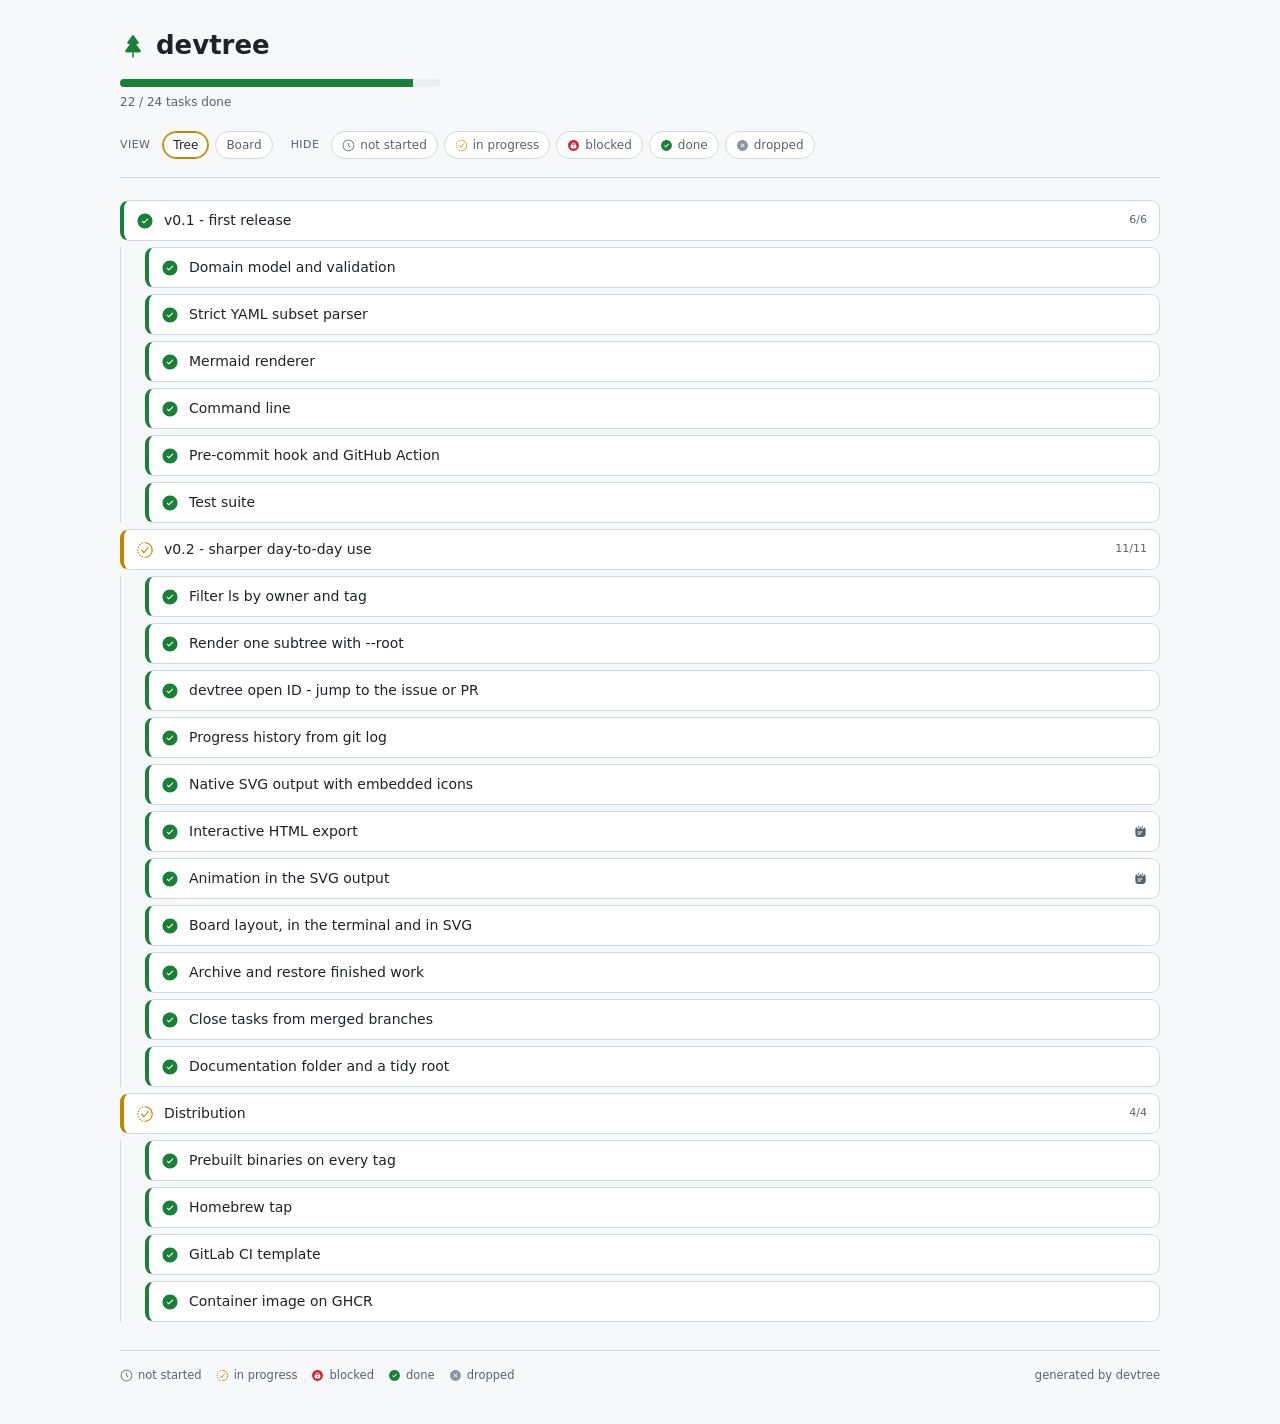
==== commit 372662c1: "feat: read the plan's own past, and meet people where they build The last three items on the plan, a" ====
--- a/docs/plan.html
+++ b/docs/plan.html
@@ -109,6 +109,6 @@
 </style>
 </head>
 <body>
-<header><h1><svg class="wordmark" viewBox="0 0 24 24" aria-hidden="true" style="color:var(--st-done)"><path d="M16.1693 10.0603H7.82934C6.64934 10.0603 6.23934 9.27031 6.92934 8.31031L11.0993 2.47031C11.5893 1.77031 12.4093 1.77031 12.8993 2.47031L17.0693 8.31031C17.7593 9.27031 17.3493 10.0603 16.1693 10.0603Z" fill="currentColor"/><path d="M17.5896 17.9986H6.4096C4.8296 17.9986 4.2896 16.9486 5.2196 15.6686L9.2096 10.0586H14.7896L18.7796 15.6686C19.7096 16.9486 19.1696 17.9986 17.5896 17.9986Z" fill="currentColor"/><path d="M12.75 18V22C12.75 22.41 12.41 22.75 12 22.75C11.59 22.75 11.25 22.41 11.25 22V18H12.75Z" fill="currentColor"/></svg>devtree</h1><div class="bar"><span style="width:79.2%"></span></div><p class="count">19 / 24 tasks done</p></header><form class="toolbar" onsubmit="return false"><fieldset class="views"><legend>View</legend><input type="radio" name="view" id="view-tree" checked><label for="view-tree">Tree</label><input type="radio" name="view" id="view-board"><label for="view-board">Board</label></fieldset><fieldset class="statuses"><legend>Hide</legend><input type="checkbox" id="hide-todo"><label for="hide-todo"><svg class="tiny" viewBox="0 0 24 24" aria-hidden="true" style="color:var(--st-todo)"><path fill-rule="evenodd" clip-rule="evenodd" d="M12 2.75C6.89137 2.75 2.75 6.89137 2.75 12C2.75 17.1086 6.89137 21.25 12 21.25C17.1086 21.25 21.25 17.1086 21.25 12C21.25 6.89137 17.1086 2.75 12 2.75ZM1.25 12C1.25 6.06294 6.06294 1.25 12 1.25C17.9371 1.25 22.75 6.06294 22.75 12C22.75 17.9371 17.9371 22.75 12 22.75C6.06294 22.75 1.25 17.9371 1.25 12ZM12 7.25C12.4142 7.25 12.75 7.58579 12.75 8V11.6893L15.0303 13.9697C15.3232 14.2626 15.3232 14.7374 15.0303 15.0303C14.7374 15.3232 14.2626 15.3232 13.9697 15.0303L11.4697 12.5303C11.329 12.3897 11.25 12.1989 11.25 12V8C11.25 7.58579 11.5858 7.25 12 7.25Z" fill="currentColor"/></svg>not started</label><input type="checkbox" id="hide-in-progress"><label for="hide-in-progress"><svg class="tiny" viewBox="0 0 24 24" aria-hidden="true" style="color:var(--st-in-progress)"><path d="M 12 2.3333 c 5.3387 0 9.6666 4.328 9.6666 9.6666 s -4.328 9.6666 -9.6666 9.6666" fill="none" stroke="currentColor" stroke-linecap="round" stroke-linejoin="round" stroke-width="1.5"></path><polyline points="7.6666 12.3333 10.6666 15.6666 16.3333 8.3333" fill="none" stroke="currentColor" stroke-linecap="round" stroke-linejoin="round" stroke-width="1.5"></polyline><circle cx="5.164" cy="18.836" r="1" fill="currentColor"></circle><circle cx="2.3333" cy="12" r="1" fill="currentColor"></circle><circle cx="5.164" cy="5.164" r="1" fill="currentColor"></circle><circle cx="8.3013" cy="20.9306" r="1" fill="currentColor"></circle><circle cx="3.0693" cy="15.6986" r="1" fill="currentColor"></circle><circle cx="3.0693" cy="8.3013" r="1" fill="currentColor"></circle><circle cx="8.3013" cy="3.0693" r="1" fill="currentColor"></circle></svg>in progress</label><input type="checkbox" id="hide-blocked"><label for="hide-blocked"><svg class="tiny" viewBox="0 0 24 24" aria-hidden="true" style="color:var(--st-blocked)"><path d="M12 7.75C10.11 7.75 9.75 8.54 9.75 10V10.62H14.25V10C14.25 8.54 13.89 7.75 12 7.75Z" fill="currentColor"/><path d="M11.9984 15.0984C12.606 15.0984 13.0984 14.606 13.0984 13.9984C13.0984 13.3909 12.606 12.8984 11.9984 12.8984C11.3909 12.8984 10.8984 13.3909 10.8984 13.9984C10.8984 14.606 11.3909 15.0984 11.9984 15.0984Z" fill="currentColor"/><path d="M12 2C6.48 2 2 6.48 2 12C2 17.52 6.48 22 12 22C17.52 22 22 17.52 22 12C22 6.48 17.52 2 12 2ZM17.38 14.5C17.38 16.7 16.7 17.38 14.5 17.38H9.5C7.3 17.38 6.62 16.7 6.62 14.5V13.5C6.62 11.79 7.03 11 8.25 10.73V10C8.25 9.07 8.25 6.25 12 6.25C15.75 6.25 15.75 9.07 15.75 10V10.73C16.97 11 17.38 11.79 17.38 13.5V14.5Z" fill="currentColor"/></svg>blocked</label><input type="checkbox" id="hide-done"><label for="hide-done"><svg class="tiny" viewBox="0 0 24 24" aria-hidden="true" style="color:var(--st-done)"><path fill-rule="evenodd" clip-rule="evenodd" d="M22 12C22 17.5228 17.5228 22 12 22C6.47715 22 2 17.5228 2 12C2 6.47715 6.47715 2 12 2C17.5228 2 22 6.47715 22 12ZM16.0303 8.96967C16.3232 9.26256 16.3232 9.73744 16.0303 10.0303L11.0303 15.0303C10.7374 15.3232 10.2626 15.3232 9.96967 15.0303L7.96967 13.0303C7.67678 12.7374 7.67678 12.2626 7.96967 11.9697C8.26256 11.6768 8.73744 11.6768 9.03033 11.9697L10.5 13.4393L12.7348 11.2045L14.9697 8.96967C15.2626 8.67678 15.7374 8.67678 16.0303 8.96967Z" fill="currentColor"/></svg>done</label><input type="checkbox" id="hide-dropped"><label for="hide-dropped"><svg class="tiny" viewBox="0 0 24 24" aria-hidden="true" style="color:var(--st-dropped)"><path d="M12 2C6.49 2 2 6.49 2 12C2 17.51 6.49 22 12 22C17.51 22 22 17.51 22 12C22 6.49 17.51 2 12 2ZM15.36 14.3C15.65 14.59 15.65 15.07 15.36 15.36C15.21 15.51 15.02 15.58 14.83 15.58C14.64 15.58 14.45 15.51 14.3 15.36L12 13.06L9.7 15.36C9.55 15.51 9.36 15.58 9.17 15.58C8.98 15.58 8.79 15.51 8.64 15.36C8.35 15.07 8.35 14.59 8.64 14.3L10.94 12L8.64 9.7C8.35 9.41 8.35 8.93 8.64 8.64C8.93 8.35 9.41 8.35 9.7 8.64L12 10.94L14.3 8.64C14.59 8.35 15.07 8.35 15.36 8.64C15.65 8.93 15.65 9.41 15.36 9.7L13.06 12L15.36 14.3Z" fill="currentColor"/></svg>dropped</label></fieldset></form><main><section class="tree" aria-label="Tree"><ul><li><div class="card" data-status="done" data-owner="" data-tags=""><svg class="status" viewBox="0 0 24 24" aria-hidden="true" style="color:var(--st-done)"><path fill-rule="evenodd" clip-rule="evenodd" d="M22 12C22 17.5228 17.5228 22 12 22C6.47715 22 2 17.5228 2 12C2 6.47715 6.47715 2 12 2C17.5228 2 22 6.47715 22 12ZM16.0303 8.96967C16.3232 9.26256 16.3232 9.73744 16.0303 10.0303L11.0303 15.0303C10.7374 15.3232 10.2626 15.3232 9.96967 15.0303L7.96967 13.0303C7.67678 12.7374 7.67678 12.2626 7.96967 11.9697C8.26256 11.6768 8.73744 11.6768 9.03033 11.9697L10.5 13.4393L12.7348 11.2045L14.9697 8.96967C15.2626 8.67678 15.7374 8.67678 16.0303 8.96967Z" fill="currentColor"/></svg><div class="body"><span class="title">v0.1 - first release</span></div><span class="ratio">6/6</span></div><ul><li><div class="card" data-status="done" data-owner="" data-tags=""><svg class="status" viewBox="0 0 24 24" aria-hidden="true" style="color:var(--st-done)"><path fill-rule="evenodd" clip-rule="evenodd" d="M22 12C22 17.5228 17.5228 22 12 22C6.47715 22 2 17.5228 2 12C2 6.47715 6.47715 2 12 2C17.5228 2 22 6.47715 22 12ZM16.0303 8.96967C16.3232 9.26256 16.3232 9.73744 16.0303 10.0303L11.0303 15.0303C10.7374 15.3232 10.2626 15.3232 9.96967 15.0303L7.96967 13.0303C7.67678 12.7374 7.67678 12.2626 7.96967 11.9697C8.26256 11.6768 8.73744 11.6768 9.03033 11.9697L10.5 13.4393L12.7348 11.2045L14.9697 8.96967C15.2626 8.67678 15.7374 8.67678 16.0303 8.96967Z" fill="currentColor"/></svg><div class="body"><span class="title">Domain model and validation</span></div></div></li><li><div class="card" data-status="done" data-owner="" data-tags=""><svg class="status" viewBox="0 0 24 24" aria-hidden="true" style="color:var(--st-done)"><path fill-rule="evenodd" clip-rule="evenodd" d="M22 12C22 17.5228 17.5228 22 12 22C6.47715 22 2 17.5228 2 12C2 6.47715 6.47715 2 12 2C17.5228 2 22 6.47715 22 12ZM16.0303 8.96967C16.3232 9.26256 16.3232 9.73744 16.0303 10.0303L11.0303 15.0303C10.7374 15.3232 10.2626 15.3232 9.96967 15.0303L7.96967 13.0303C7.67678 12.7374 7.67678 12.2626 7.96967 11.9697C8.26256 11.6768 8.73744 11.6768 9.03033 11.9697L10.5 13.4393L12.7348 11.2045L14.9697 8.96967C15.2626 8.67678 15.7374 8.67678 16.0303 8.96967Z" fill="currentColor"/></svg><div class="body"><span class="title">Strict YAML subset parser</span></div></div></li><li><div class="card" data-status="done" data-owner="" data-tags=""><svg class="status" viewBox="0 0 24 24" aria-hidden="true" style="color:var(--st-done)"><path fill-rule="evenodd" clip-rule="evenodd" d="M22 12C22 17.5228 17.5228 22 12 22C6.47715 22 2 17.5228 2 12C2 6.47715 6.47715 2 12 2C17.5228 2 22 6.47715 22 12ZM16.0303 8.96967C16.3232 9.26256 16.3232 9.73744 16.0303 10.0303L11.0303 15.0303C10.7374 15.3232 10.2626 15.3232 9.96967 15.0303L7.96967 13.0303C7.67678 12.7374 7.67678 12.2626 7.96967 11.9697C8.26256 11.6768 8.73744 11.6768 9.03033 11.9697L10.5 13.4393L12.7348 11.2045L14.9697 8.96967C15.2626 8.67678 15.7374 8.67678 16.0303 8.96967Z" fill="currentColor"/></svg><div class="body"><span class="title">Mermaid renderer</span></div></div></li><li><div class="card" data-status="done" data-owner="" data-tags=""><svg class="status" viewBox="0 0 24 24" aria-hidden="true" style="color:var(--st-done)"><path fill-rule="evenodd" clip-rule="evenodd" d="M22 12C22 17.5228 17.5228 22 12 22C6.47715 22 2 17.5228 2 12C2 6.47715 6.47715 2 12 2C17.5228 2 22 6.47715 22 12ZM16.0303 8.96967C16.3232 9.26256 16.3232 9.73744 16.0303 10.0303L11.0303 15.0303C10.7374 15.3232 10.2626 15.3232 9.96967 15.0303L7.96967 13.0303C7.67678 12.7374 7.67678 12.2626 7.96967 11.9697C8.26256 11.6768 8.73744 11.6768 9.03033 11.9697L10.5 13.4393L12.7348 11.2045L14.9697 8.96967C15.2626 8.67678 15.7374 8.67678 16.0303 8.96967Z" fill="currentColor"/></svg><div class="body"><span class="title">Command line</span></div></div></li><li><div class="card" data-status="done" data-owner="" data-tags=""><svg class="status" viewBox="0 0 24 24" aria-hidden="true" style="color:var(--st-done)"><path fill-rule="evenodd" clip-rule="evenodd" d="M22 12C22 17.5228 17.5228 22 12 22C6.47715 22 2 17.5228 2 12C2 6.47715 6.47715 2 12 2C17.5228 2 22 6.47715 22 12ZM16.0303 8.96967C16.3232 9.26256 16.3232 9.73744 16.0303 10.0303L11.0303 15.0303C10.7374 15.3232 10.2626 15.3232 9.96967 15.0303L7.96967 13.0303C7.67678 12.7374 7.67678 12.2626 7.96967 11.9697C8.26256 11.6768 8.73744 11.6768 9.03033 11.9697L10.5 13.4393L12.7348 11.2045L14.9697 8.96967C15.2626 8.67678 15.7374 8.67678 16.0303 8.96967Z" fill="currentColor"/></svg><div class="body"><span class="title">Pre-commit hook and GitHub Action</span></div></div></li><li><div class="card" data-status="done" data-owner="" data-tags=""><svg class="status" viewBox="0 0 24 24" aria-hidden="true" style="color:var(--st-done)"><path fill-rule="evenodd" clip-rule="evenodd" d="M22 12C22 17.5228 17.5228 22 12 22C6.47715 22 2 17.5228 2 12C2 6.47715 6.47715 2 12 2C17.5228 2 22 6.47715 22 12ZM16.0303 8.96967C16.3232 9.26256 16.3232 9.73744 16.0303 10.0303L11.0303 15.0303C10.7374 15.3232 10.2626 15.3232 9.96967 15.0303L7.96967 13.0303C7.67678 12.7374 7.67678 12.2626 7.96967 11.9697C8.26256 11.6768 8.73744 11.6768 9.03033 11.9697L10.5 13.4393L12.7348 11.2045L14.9697 8.96967C15.2626 8.67678 15.7374 8.67678 16.0303 8.96967Z" fill="currentColor"/></svg><div class="body"><span class="title">Test suite</span></div></div></li></ul></li><li><div class="card" data-status="in_progress" data-owner="" data-tags=""><svg class="status" viewBox="0 0 24 24" aria-hidden="true" style="color:var(--st-in-progress)"><path d="M 12 2.3333 c 5.3387 0 9.6666 4.328 9.6666 9.6666 s -4.328 9.6666 -9.6666 9.6666" fill="none" stroke="currentColor" stroke-linecap="round" stroke-linejoin="round" stroke-width="1.5"></path><polyline points="7.6666 12.3333 10.6666 15.6666 16.3333 8.3333" fill="none" stroke="currentColor" stroke-linecap="round" stroke-linejoin="round" stroke-width="1.5"></polyline><circle cx="5.164" cy="18.836" r="1" fill="currentColor"></circle><circle cx="2.3333" cy="12" r="1" fill="currentColor"></circle><circle cx="5.164" cy="5.164" r="1" fill="currentColor"></circle><circle cx="8.3013" cy="20.9306" r="1" fill="currentColor"></circle><circle cx="3.0693" cy="15.6986" r="1" fill="currentColor"></circle><circle cx="3.0693" cy="8.3013" r="1" fill="currentColor"></circle><circle cx="8.3013" cy="3.0693" r="1" fill="currentColor"></circle></svg><div class="body"><span class="title">v0.2 - sharper day-to-day use</span></div><span class="ratio">10/11</span></div><ul><li><div class="card" data-status="done" data-owner="" data-tags=""><svg class="status" viewBox="0 0 24 24" aria-hidden="true" style="color:var(--st-done)"><path fill-rule="evenodd" clip-rule="evenodd" d="M22 12C22 17.5228 17.5228 22 12 22C6.47715 22 2 17.5228 2 12C2 6.47715 6.47715 2 12 2C17.5228 2 22 6.47715 22 12ZM16.0303 8.96967C16.3232 9.26256 16.3232 9.73744 16.0303 10.0303L11.0303 15.0303C10.7374 15.3232 10.2626 15.3232 9.96967 15.0303L7.96967 13.0303C7.67678 12.7374 7.67678 12.2626 7.96967 11.9697C8.26256 11.6768 8.73744 11.6768 9.03033 11.9697L10.5 13.4393L12.7348 11.2045L14.9697 8.96967C15.2626 8.67678 15.7374 8.67678 16.0303 8.96967Z" fill="currentColor"/></svg><div class="body"><span class="title">Filter ls by owner and tag</span></div></div></li><li><div class="card" data-status="done" data-owner="" data-tags=""><svg class="status" viewBox="0 0 24 24" aria-hidden="true" style="color:var(--st-done)"><path fill-rule="evenodd" clip-rule="evenodd" d="M22 12C22 17.5228 17.5228 22 12 22C6.47715 22 2 17.5228 2 12C2 6.47715 6.47715 2 12 2C17.5228 2 22 6.47715 22 12ZM16.0303 8.96967C16.3232 9.26256 16.3232 9.73744 16.0303 10.0303L11.0303 15.0303C10.7374 15.3232 10.2626 15.3232 9.96967 15.0303L7.96967 13.0303C7.67678 12.7374 7.67678 12.2626 7.96967 11.9697C8.26256 11.6768 8.73744 11.6768 9.03033 11.9697L10.5 13.4393L12.7348 11.2045L14.9697 8.96967C15.2626 8.67678 15.7374 8.67678 16.0303 8.96967Z" fill="currentColor"/></svg><div class="body"><span class="title">Render one subtree with --root</span></div></div></li><li><div class="card" data-status="done" data-owner="" data-tags=""><svg class="status" viewBox="0 0 24 24" aria-hidden="true" style="color:var(--st-done)"><path fill-rule="evenodd" clip-rule="evenodd" d="M22 12C22 17.5228 17.5228 22 12 22C6.47715 22 2 17.5228 2 12C2 6.47715 6.47715 2 12 2C17.5228 2 22 6.47715 22 12ZM16.0303 8.96967C16.3232 9.26256 16.3232 9.73744 16.0303 10.0303L11.0303 15.0303C10.7374 15.3232 10.2626 15.3232 9.96967 15.0303L7.96967 13.0303C7.67678 12.7374 7.67678 12.2626 7.96967 11.9697C8.26256 11.6768 8.73744 11.6768 9.03033 11.9697L10.5 13.4393L12.7348 11.2045L14.9697 8.96967C15.2626 8.67678 15.7374 8.67678 16.0303 8.96967Z" fill="currentColor"/></svg><div class="body"><span class="title">devtree open ID - jump to the issue or PR</span></div></div></li><li><div class="card" data-status="todo" data-owner="" data-tags=""><svg class="status" viewBox="0 0 24 24" aria-hidden="true" style="color:var(--st-todo)"><path fill-rule="evenodd" clip-rule="evenodd" d="M12 2.75C6.89137 2.75 2.75 6.89137 2.75 12C2.75 17.1086 6.89137 21.25 12 21.25C17.1086 21.25 21.25 17.1086 21.25 12C21.25 6.89137 17.1086 2.75 12 2.75ZM1.25 12C1.25 6.06294 6.06294 1.25 12 1.25C17.9371 1.25 22.75 6.06294 22.75 12C22.75 17.9371 17.9371 22.75 12 22.75C6.06294 22.75 1.25 17.9371 1.25 12ZM12 7.25C12.4142 7.25 12.75 7.58579 12.75 8V11.6893L15.0303 13.9697C15.3232 14.2626 15.3232 14.7374 15.0303 15.0303C14.7374 15.3232 14.2626 15.3232 13.9697 15.0303L11.4697 12.5303C11.329 12.3897 11.25 12.1989 11.25 12V8C11.25 7.58579 11.5858 7.25 12 7.25Z" fill="currentColor"/></svg><div class="body"><span class="title">Progress history from git log</span></div></div></li><li><div class="card" data-status="done" data-owner="" data-tags=""><svg class="status" viewBox="0 0 24 24" aria-hidden="true" style="color:var(--st-done)"><path fill-rule="evenodd" clip-rule="evenodd" d="M22 12C22 17.5228 17.5228 22 12 22C6.47715 22 2 17.5228 2 12C2 6.47715 6.47715 2 12 2C17.5228 2 22 6.47715 22 12ZM16.0303 8.96967C16.3232 9.26256 16.3232 9.73744 16.0303 10.0303L11.0303 15.0303C10.7374 15.3232 10.2626 15.3232 9.96967 15.0303L7.96967 13.0303C7.67678 12.7374 7.67678 12.2626 7.96967 11.9697C8.26256 11.6768 8.73744 11.6768 9.03033 11.9697L10.5 13.4393L12.7348 11.2045L14.9697 8.96967C15.2626 8.67678 15.7374 8.67678 16.0303 8.96967Z" fill="currentColor"/></svg><div class="body"><span class="title">Native SVG output with embedded icons</span></div></div></li><li><div class="card" data-status="done" data-owner="" data-tags=""><svg class="status" viewBox="0 0 24 24" aria-hidden="true" style="color:var(--st-done)"><path fill-rule="evenodd" clip-rule="evenodd" d="M22 12C22 17.5228 17.5228 22 12 22C6.47715 22 2 17.5228 2 12C2 6.47715 6.47715 2 12 2C17.5228 2 22 6.47715 22 12ZM16.0303 8.96967C16.3232 9.26256 16.3232 9.73744 16.0303 10.0303L11.0303 15.0303C10.7374 15.3232 10.2626 15.3232 9.96967 15.0303L7.96967 13.0303C7.67678 12.7374 7.67678 12.2626 7.96967 11.9697C8.26256 11.6768 8.73744 11.6768 9.03033 11.9697L10.5 13.4393L12.7348 11.2045L14.9697 8.96967C15.2626 8.67678 15.7374 8.67678 16.0303 8.96967Z" fill="currentColor"/></svg><div class="body"><span class="title">Interactive HTML export</span></div><span class="tip-wrap"><svg class="tiny" viewBox="0 0 24 24" aria-hidden="true" style="color:var(--muted)"><path d="M8.28906 6.29C7.86906 6.29 7.53906 5.95 7.53906 5.54V2.75C7.53906 2.34 7.86906 2 8.28906 2C8.70906 2 9.03906 2.34 9.03906 2.75V5.53C9.03906 5.95 8.70906 6.29 8.28906 6.29Z" fill="currentColor"/><path d="M15.7109 6.29C15.2909 6.29 14.9609 5.95 14.9609 5.54V2.75C14.9609 2.33 15.3009 2 15.7109 2C16.1309 2 16.4609 2.34 16.4609 2.75V5.53C16.4609 5.95 16.1309 6.29 15.7109 6.29Z" fill="currentColor"/><path d="M19.57 4.5C18.91 4.01 17.96 4.48 17.96 5.31V5.41C17.96 6.58 17.12 7.66 15.95 7.78C14.6 7.92 13.46 6.86 13.46 5.54V4.5C13.46 3.95 13.01 3.5 12.46 3.5H11.54C10.99 3.5 10.54 3.95 10.54 4.5V5.54C10.54 6.33 10.13 7.03 9.51 7.42C9.42 7.48 9.32 7.53 9.22 7.58C9.13 7.63 9.03 7.67 8.92 7.7C8.8 7.74 8.67 7.77 8.53 7.78C8.37 7.8 8.21 7.8 8.05 7.78C7.91 7.77 7.78 7.74 7.66 7.7C7.56 7.67 7.46 7.63 7.36 7.58C7.26 7.53 7.16 7.48 7.07 7.42C6.44 6.98 6.04 6.22 6.04 5.41V5.31C6.04 4.54 5.22 4.08 4.57 4.41C4.56 4.42 4.55 4.42 4.54 4.43C4.5 4.45 4.47 4.47 4.43 4.5C4.4 4.53 4.36 4.55 4.33 4.58C4.05 4.8 3.8 5.05 3.59 5.32C3.48 5.44 3.39 5.57 3.31 5.7C3.3 5.71 3.29 5.72 3.28 5.74C3.19 5.87 3.11 6.02 3.04 6.16C3.02 6.18 3.01 6.19 3.01 6.21C2.95 6.33 2.89 6.45 2.85 6.58C2.82 6.63 2.81 6.67 2.79 6.72C2.73 6.87 2.69 7.02 2.65 7.17C2.61 7.31 2.58 7.46 2.56 7.61C2.54 7.72 2.53 7.83 2.52 7.95C2.51 8.09 2.5 8.23 2.5 8.37V17.13C2.5 19.82 4.68 22 7.37 22H16.63C19.32 22 21.5 19.82 21.5 17.13V8.37C21.5 6.78 20.74 5.39 19.57 4.5ZM12 17.42H7.36C6.95 17.42 6.61 17.08 6.61 16.67C6.61 16.25 6.95 15.91 7.36 15.91H12C12.42 15.91 12.75 16.25 12.75 16.67C12.75 17.08 12.42 17.42 12 17.42ZM14.78 13.71H7.36C6.95 13.71 6.61 13.37 6.61 12.96C6.61 12.54 6.95 12.2 7.36 12.2H14.78C15.2 12.2 15.54 12.54 15.54 12.96C15.54 13.37 15.2 13.71 14.78 13.71Z" fill="currentColor"/></svg><span class="tip" role="tooltip">clickable nodes, tooltips, filters</span></span></div></li><li><div class="card" data-status="done" data-owner="" data-tags=""><svg class="status" viewBox="0 0 24 24" aria-hidden="true" style="color:var(--st-done)"><path fill-rule="evenodd" clip-rule="evenodd" d="M22 12C22 17.5228 17.5228 22 12 22C6.47715 22 2 17.5228 2 12C2 6.47715 6.47715 2 12 2C17.5228 2 22 6.47715 22 12ZM16.0303 8.96967C16.3232 9.26256 16.3232 9.73744 16.0303 10.0303L11.0303 15.0303C10.7374 15.3232 10.2626 15.3232 9.96967 15.0303L7.96967 13.0303C7.67678 12.7374 7.67678 12.2626 7.96967 11.9697C8.26256 11.6768 8.73744 11.6768 9.03033 11.9697L10.5 13.4393L12.7348 11.2045L14.9697 8.96967C15.2626 8.67678 15.7374 8.67678 16.0303 8.96967Z" fill="currentColor"/></svg><div class="body"><span class="title">Animation in the SVG output</span></div><span class="tip-wrap"><svg class="tiny" viewBox="0 0 24 24" aria-hidden="true" style="color:var(--muted)"><path d="M8.28906 6.29C7.86906 6.29 7.53906 5.95 7.53906 5.54V2.75C7.53906 2.34 7.86906 2 8.28906 2C8.70906 2 9.03906 2.34 9.03906 2.75V5.53C9.03906 5.95 8.70906 6.29 8.28906 6.29Z" fill="currentColor"/><path d="M15.7109 6.29C15.2909 6.29 14.9609 5.95 14.9609 5.54V2.75C14.9609 2.33 15.3009 2 15.7109 2C16.1309 2 16.4609 2.34 16.4609 2.75V5.53C16.4609 5.95 16.1309 6.29 15.7109 6.29Z" fill="currentColor"/><path d="M19.57 4.5C18.91 4.01 17.96 4.48 17.96 5.31V5.41C17.96 6.58 17.12 7.66 15.95 7.78C14.6 7.92 13.46 6.86 13.46 5.54V4.5C13.46 3.95 13.01 3.5 12.46 3.5H11.54C10.99 3.5 10.54 3.95 10.54 4.5V5.54C10.54 6.33 10.13 7.03 9.51 7.42C9.42 7.48 9.32 7.53 9.22 7.58C9.13 7.63 9.03 7.67 8.92 7.7C8.8 7.74 8.67 7.77 8.53 7.78C8.37 7.8 8.21 7.8 8.05 7.78C7.91 7.77 7.78 7.74 7.66 7.7C7.56 7.67 7.46 7.63 7.36 7.58C7.26 7.53 7.16 7.48 7.07 7.42C6.44 6.98 6.04 6.22 6.04 5.41V5.31C6.04 4.54 5.22 4.08 4.57 4.41C4.56 4.42 4.55 4.42 4.54 4.43C4.5 4.45 4.47 4.47 4.43 4.5C4.4 4.53 4.36 4.55 4.33 4.58C4.05 4.8 3.8 5.05 3.59 5.32C3.48 5.44 3.39 5.57 3.31 5.7C3.3 5.71 3.29 5.72 3.28 5.74C3.19 5.87 3.11 6.02 3.04 6.16C3.02 6.18 3.01 6.19 3.01 6.21C2.95 6.33 2.89 6.45 2.85 6.58C2.82 6.63 2.81 6.67 2.79 6.72C2.73 6.87 2.69 7.02 2.65 7.17C2.61 7.31 2.58 7.46 2.56 7.61C2.54 7.72 2.53 7.83 2.52 7.95C2.51 8.09 2.5 8.23 2.5 8.37V17.13C2.5 19.82 4.68 22 7.37 22H16.63C19.32 22 21.5 19.82 21.5 17.13V8.37C21.5 6.78 20.74 5.39 19.57 4.5ZM12 17.42H7.36C6.95 17.42 6.61 17.08 6.61 16.67C6.61 16.25 6.95 15.91 7.36 15.91H12C12.42 15.91 12.75 16.25 12.75 16.67C12.75 17.08 12.42 17.42 12 17.42ZM14.78 13.71H7.36C6.95 13.71 6.61 13.37 6.61 12.96C6.61 12.54 6.95 12.2 7.36 12.2H14.78C15.2 12.2 15.54 12.54 15.54 12.96C15.54 13.37 15.2 13.71 14.78 13.71Z" fill="currentColor"/></svg><span class="tip" role="tooltip">flow on live edges, growing bars, turning glyphs</span></span></div></li><li><div class="card" data-status="done" data-owner="" data-tags=""><svg class="status" viewBox="0 0 24 24" aria-hidden="true" style="color:var(--st-done)"><path fill-rule="evenodd" clip-rule="evenodd" d="M22 12C22 17.5228 17.5228 22 12 22C6.47715 22 2 17.5228 2 12C2 6.47715 6.47715 2 12 2C17.5228 2 22 6.47715 22 12ZM16.0303 8.96967C16.3232 9.26256 16.3232 9.73744 16.0303 10.0303L11.0303 15.0303C10.7374 15.3232 10.2626 15.3232 9.96967 15.0303L7.96967 13.0303C7.67678 12.7374 7.67678 12.2626 7.96967 11.9697C8.26256 11.6768 8.73744 11.6768 9.03033 11.9697L10.5 13.4393L12.7348 11.2045L14.9697 8.96967C15.2626 8.67678 15.7374 8.67678 16.0303 8.96967Z" fill="currentColor"/></svg><div class="body"><span class="title">Board layout, in the terminal and in SVG</span></div></div></li><li><div class="card" data-status="done" data-owner="" data-tags=""><svg class="status" viewBox="0 0 24 24" aria-hidden="true" style="color:var(--st-done)"><path fill-rule="evenodd" clip-rule="evenodd" d="M22 12C22 17.5228 17.5228 22 12 22C6.47715 22 2 17.5228 2 12C2 6.47715 6.47715 2 12 2C17.5228 2 22 6.47715 22 12ZM16.0303 8.96967C16.3232 9.26256 16.3232 9.73744 16.0303 10.0303L11.0303 15.0303C10.7374 15.3232 10.2626 15.3232 9.96967 15.0303L7.96967 13.0303C7.67678 12.7374 7.67678 12.2626 7.96967 11.9697C8.26256 11.6768 8.73744 11.6768 9.03033 11.9697L10.5 13.4393L12.7348 11.2045L14.9697 8.96967C15.2626 8.67678 15.7374 8.67678 16.0303 8.96967Z" fill="currentColor"/></svg><div class="body"><span class="title">Archive and restore finished work</span></div></div></li><li><div class="card" data-status="done" data-owner="" data-tags=""><svg class="status" viewBox="0 0 24 24" aria-hidden="true" style="color:var(--st-done)"><path fill-rule="evenodd" clip-rule="evenodd" d="M22 12C22 17.5228 17.5228 22 12 22C6.47715 22 2 17.5228 2 12C2 6.47715 6.47715 2 12 2C17.5228 2 22 6.47715 22 12ZM16.0303 8.96967C16.3232 9.26256 16.3232 9.73744 16.0303 10.0303L11.0303 15.0303C10.7374 15.3232 10.2626 15.3232 9.96967 15.0303L7.96967 13.0303C7.67678 12.7374 7.67678 12.2626 7.96967 11.9697C8.26256 11.6768 8.73744 11.6768 9.03033 11.9697L10.5 13.4393L12.7348 11.2045L14.9697 8.96967C15.2626 8.67678 15.7374 8.67678 16.0303 8.96967Z" fill="currentColor"/></svg><div class="body"><span class="title">Close tasks from merged branches</span></div></div></li><li><div class="card" data-status="done" data-owner="" data-tags=""><svg class="status" viewBox="0 0 24 24" aria-hidden="true" style="color:var(--st-done)"><path fill-rule="evenodd" clip-rule="evenodd" d="M22 12C22 17.5228 17.5228 22 12 22C6.47715 22 2 17.5228 2 12C2 6.47715 6.47715 2 12 2C17.5228 2 22 6.47715 22 12ZM16.0303 8.96967C16.3232 9.26256 16.3232 9.73744 16.0303 10.0303L11.0303 15.0303C10.7374 15.3232 10.2626 15.3232 9.96967 15.0303L7.96967 13.0303C7.67678 12.7374 7.67678 12.2626 7.96967 11.9697C8.26256 11.6768 8.73744 11.6768 9.03033 11.9697L10.5 13.4393L12.7348 11.2045L14.9697 8.96967C15.2626 8.67678 15.7374 8.67678 16.0303 8.96967Z" fill="currentColor"/></svg><div class="body"><span class="title">Documentation folder and a tidy root</span></div></div></li></ul></li><li><div class="card" data-status="in_progress" data-owner="" data-tags=""><svg class="status" viewBox="0 0 24 24" aria-hidden="true" style="color:var(--st-in-progress)"><path d="M 12 2.3333 c 5.3387 0 9.6666 4.328 9.6666 9.6666 s -4.328 9.6666 -9.6666 9.6666" fill="none" stroke="currentColor" stroke-linecap="round" stroke-linejoin="round" stroke-width="1.5"></path><polyline points="7.6666 12.3333 10.6666 15.6666 16.3333 8.3333" fill="none" stroke="currentColor" stroke-linecap="round" stroke-linejoin="round" stroke-width="1.5"></polyline><circle cx="5.164" cy="18.836" r="1" fill="currentColor"></circle><circle cx="2.3333" cy="12" r="1" fill="currentColor"></circle><circle cx="5.164" cy="5.164" r="1" fill="currentColor"></circle><circle cx="8.3013" cy="20.9306" r="1" fill="currentColor"></circle><circle cx="3.0693" cy="15.6986" r="1" fill="currentColor"></circle><circle cx="3.0693" cy="8.3013" r="1" fill="currentColor"></circle><circle cx="8.3013" cy="3.0693" r="1" fill="currentColor"></circle></svg><div class="body"><span class="title">Distribution</span></div><span class="ratio">2/4</span></div><ul><li><div class="card" data-status="done" data-owner="" data-tags=""><svg class="status" viewBox="0 0 24 24" aria-hidden="true" style="color:var(--st-done)"><path fill-rule="evenodd" clip-rule="evenodd" d="M22 12C22 17.5228 17.5228 22 12 22C6.47715 22 2 17.5228 2 12C2 6.47715 6.47715 2 12 2C17.5228 2 22 6.47715 22 12ZM16.0303 8.96967C16.3232 9.26256 16.3232 9.73744 16.0303 10.0303L11.0303 15.0303C10.7374 15.3232 10.2626 15.3232 9.96967 15.0303L7.96967 13.0303C7.67678 12.7374 7.67678 12.2626 7.96967 11.9697C8.26256 11.6768 8.73744 11.6768 9.03033 11.9697L10.5 13.4393L12.7348 11.2045L14.9697 8.96967C15.2626 8.67678 15.7374 8.67678 16.0303 8.96967Z" fill="currentColor"/></svg><div class="body"><span class="title">Prebuilt binaries on every tag</span></div></div></li><li><div class="card" data-status="todo" data-owner="" data-tags=""><svg class="status" viewBox="0 0 24 24" aria-hidden="true" style="color:var(--st-todo)"><path fill-rule="evenodd" clip-rule="evenodd" d="M12 2.75C6.89137 2.75 2.75 6.89137 2.75 12C2.75 17.1086 6.89137 21.25 12 21.25C17.1086 21.25 21.25 17.1086 21.25 12C21.25 6.89137 17.1086 2.75 12 2.75ZM1.25 12C1.25 6.06294 6.06294 1.25 12 1.25C17.9371 1.25 22.75 6.06294 22.75 12C22.75 17.9371 17.9371 22.75 12 22.75C6.06294 22.75 1.25 17.9371 1.25 12ZM12 7.25C12.4142 7.25 12.75 7.58579 12.75 8V11.6893L15.0303 13.9697C15.3232 14.2626 15.3232 14.7374 15.0303 15.0303C14.7374 15.3232 14.2626 15.3232 13.9697 15.0303L11.4697 12.5303C11.329 12.3897 11.25 12.1989 11.25 12V8C11.25 7.58579 11.5858 7.25 12 7.25Z" fill="currentColor"/></svg><div class="body"><span class="title">Homebrew tap</span></div></div></li><li><div class="card" data-status="todo" data-owner="" data-tags=""><svg class="status" viewBox="0 0 24 24" aria-hidden="true" style="color:var(--st-todo)"><path fill-rule="evenodd" clip-rule="evenodd" d="M12 2.75C6.89137 2.75 2.75 6.89137 2.75 12C2.75 17.1086 6.89137 21.25 12 21.25C17.1086 21.25 21.25 17.1086 21.25 12C21.25 6.89137 17.1086 2.75 12 2.75ZM1.25 12C1.25 6.06294 6.06294 1.25 12 1.25C17.9371 1.25 22.75 6.06294 22.75 12C22.75 17.9371 17.9371 22.75 12 22.75C6.06294 22.75 1.25 17.9371 1.25 12ZM12 7.25C12.4142 7.25 12.75 7.58579 12.75 8V11.6893L15.0303 13.9697C15.3232 14.2626 15.3232 14.7374 15.0303 15.0303C14.7374 15.3232 14.2626 15.3232 13.9697 15.0303L11.4697 12.5303C11.329 12.3897 11.25 12.1989 11.25 12V8C11.25 7.58579 11.5858 7.25 12 7.25Z" fill="currentColor"/></svg><div class="body"><span class="title">GitLab CI template</span></div></div></li><li><div class="card" data-status="done" data-owner="" data-tags=""><svg class="status" viewBox="0 0 24 24" aria-hidden="true" style="color:var(--st-done)"><path fill-rule="evenodd" clip-rule="evenodd" d="M22 12C22 17.5228 17.5228 22 12 22C6.47715 22 2 17.5228 2 12C2 6.47715 6.47715 2 12 2C17.5228 2 22 6.47715 22 12ZM16.0303 8.96967C16.3232 9.26256 16.3232 9.73744 16.0303 10.0303L11.0303 15.0303C10.7374 15.3232 10.2626 15.3232 9.96967 15.0303L7.96967 13.0303C7.67678 12.7374 7.67678 12.2626 7.96967 11.9697C8.26256 11.6768 8.73744 11.6768 9.03033 11.9697L10.5 13.4393L12.7348 11.2045L14.9697 8.96967C15.2626 8.67678 15.7374 8.67678 16.0303 8.96967Z" fill="currentColor"/></svg><div class="body"><span class="title">Container image on GHCR</span></div></div></li></ul></li></ul></section><section class="board" aria-label="Board"><div class="column" data-status="todo"><h2><svg class="tiny" viewBox="0 0 24 24" aria-hidden="true" style="color:var(--st-todo)"><path fill-rule="evenodd" clip-rule="evenodd" d="M12 2.75C6.89137 2.75 2.75 6.89137 2.75 12C2.75 17.1086 6.89137 21.25 12 21.25C17.1086 21.25 21.25 17.1086 21.25 12C21.25 6.89137 17.1086 2.75 12 2.75ZM1.25 12C1.25 6.06294 6.06294 1.25 12 1.25C17.9371 1.25 22.75 6.06294 22.75 12C22.75 17.9371 17.9371 22.75 12 22.75C6.06294 22.75 1.25 17.9371 1.25 12ZM12 7.25C12.4142 7.25 12.75 7.58579 12.75 8V11.6893L15.0303 13.9697C15.3232 14.2626 15.3232 14.7374 15.0303 15.0303C14.7374 15.3232 14.2626 15.3232 13.9697 15.0303L11.4697 12.5303C11.329 12.3897 11.25 12.1989 11.25 12V8C11.25 7.58579 11.5858 7.25 12 7.25Z" fill="currentColor"/></svg>not started<span class="tally">3</span></h2><div class="card" data-status="todo" data-owner="" data-tags=""><svg class="status" viewBox="0 0 24 24" aria-hidden="true" style="color:var(--st-todo)"><path fill-rule="evenodd" clip-rule="evenodd" d="M12 2.75C6.89137 2.75 2.75 6.89137 2.75 12C2.75 17.1086 6.89137 21.25 12 21.25C17.1086 21.25 21.25 17.1086 21.25 12C21.25 6.89137 17.1086 2.75 12 2.75ZM1.25 12C1.25 6.06294 6.06294 1.25 12 1.25C17.9371 1.25 22.75 6.06294 22.75 12C22.75 17.9371 17.9371 22.75 12 22.75C6.06294 22.75 1.25 17.9371 1.25 12ZM12 7.25C12.4142 7.25 12.75 7.58579 12.75 8V11.6893L15.0303 13.9697C15.3232 14.2626 15.3232 14.7374 15.0303 15.0303C14.7374 15.3232 14.2626 15.3232 13.9697 15.0303L11.4697 12.5303C11.329 12.3897 11.25 12.1989 11.25 12V8C11.25 7.58579 11.5858 7.25 12 7.25Z" fill="currentColor"/></svg><div class="body"><span class="title">Progress history from git log</span></div></div><div class="card" data-status="todo" data-owner="" data-tags=""><svg class="status" viewBox="0 0 24 24" aria-hidden="true" style="color:var(--st-todo)"><path fill-rule="evenodd" clip-rule="evenodd" d="M12 2.75C6.89137 2.75 2.75 6.89137 2.75 12C2.75 17.1086 6.89137 21.25 12 21.25C17.1086 21.25 21.25 17.1086 21.25 12C21.25 6.89137 17.1086 2.75 12 2.75ZM1.25 12C1.25 6.06294 6.06294 1.25 12 1.25C17.9371 1.25 22.75 6.06294 22.75 12C22.75 17.9371 17.9371 22.75 12 22.75C6.06294 22.75 1.25 17.9371 1.25 12ZM12 7.25C12.4142 7.25 12.75 7.58579 12.75 8V11.6893L15.0303 13.9697C15.3232 14.2626 15.3232 14.7374 15.0303 15.0303C14.7374 15.3232 14.2626 15.3232 13.9697 15.0303L11.4697 12.5303C11.329 12.3897 11.25 12.1989 11.25 12V8C11.25 7.58579 11.5858 7.25 12 7.25Z" fill="currentColor"/></svg><div class="body"><span class="title">Homebrew tap</span></div></div><div class="card" data-status="todo" data-owner="" data-tags=""><svg class="status" viewBox="0 0 24 24" aria-hidden="true" style="color:var(--st-todo)"><path fill-rule="evenodd" clip-rule="evenodd" d="M12 2.75C6.89137 2.75 2.75 6.89137 2.75 12C2.75 17.1086 6.89137 21.25 12 21.25C17.1086 21.25 21.25 17.1086 21.25 12C21.25 6.89137 17.1086 2.75 12 2.75ZM1.25 12C1.25 6.06294 6.06294 1.25 12 1.25C17.9371 1.25 22.75 6.06294 22.75 12C22.75 17.9371 17.9371 22.75 12 22.75C6.06294 22.75 1.25 17.9371 1.25 12ZM12 7.25C12.4142 7.25 12.75 7.58579 12.75 8V11.6893L15.0303 13.9697C15.3232 14.2626 15.3232 14.7374 15.0303 15.0303C14.7374 15.3232 14.2626 15.3232 13.9697 15.0303L11.4697 12.5303C11.329 12.3897 11.25 12.1989 11.25 12V8C11.25 7.58579 11.5858 7.25 12 7.25Z" fill="currentColor"/></svg><div class="body"><span class="title">GitLab CI template</span></div></div></div><div class="column" data-status="done"><h2><svg class="tiny" viewBox="0 0 24 24" aria-hidden="true" style="color:var(--st-done)"><path fill-rule="evenodd" clip-rule="evenodd" d="M22 12C22 17.5228 17.5228 22 12 22C6.47715 22 2 17.5228 2 12C2 6.47715 6.47715 2 12 2C17.5228 2 22 6.47715 22 12ZM16.0303 8.96967C16.3232 9.26256 16.3232 9.73744 16.0303 10.0303L11.0303 15.0303C10.7374 15.3232 10.2626 15.3232 9.96967 15.0303L7.96967 13.0303C7.67678 12.7374 7.67678 12.2626 7.96967 11.9697C8.26256 11.6768 8.73744 11.6768 9.03033 11.9697L10.5 13.4393L12.7348 11.2045L14.9697 8.96967C15.2626 8.67678 15.7374 8.67678 16.0303 8.96967Z" fill="currentColor"/></svg>done<span class="tally">18</span></h2><div class="card" data-status="done" data-owner="" data-tags=""><svg class="status" viewBox="0 0 24 24" aria-hidden="true" style="color:var(--st-done)"><path fill-rule="evenodd" clip-rule="evenodd" d="M22 12C22 17.5228 17.5228 22 12 22C6.47715 22 2 17.5228 2 12C2 6.47715 6.47715 2 12 2C17.5228 2 22 6.47715 22 12ZM16.0303 8.96967C16.3232 9.26256 16.3232 9.73744 16.0303 10.0303L11.0303 15.0303C10.7374 15.3232 10.2626 15.3232 9.96967 15.0303L7.96967 13.0303C7.67678 12.7374 7.67678 12.2626 7.96967 11.9697C8.26256 11.6768 8.73744 11.6768 9.03033 11.9697L10.5 13.4393L12.7348 11.2045L14.9697 8.96967C15.2626 8.67678 15.7374 8.67678 16.0303 8.96967Z" fill="currentColor"/></svg><div class="body"><span class="title">Domain model and validation</span></div></div><div class="card" data-status="done" data-owner="" data-tags=""><svg class="status" viewBox="0 0 24 24" aria-hidden="true" style="color:var(--st-done)"><path fill-rule="evenodd" clip-rule="evenodd" d="M22 12C22 17.5228 17.5228 22 12 22C6.47715 22 2 17.5228 2 12C2 6.47715 6.47715 2 12 2C17.5228 2 22 6.47715 22 12ZM16.0303 8.96967C16.3232 9.26256 16.3232 9.73744 16.0303 10.0303L11.0303 15.0303C10.7374 15.3232 10.2626 15.3232 9.96967 15.0303L7.96967 13.0303C7.67678 12.7374 7.67678 12.2626 7.96967 11.9697C8.26256 11.6768 8.73744 11.6768 9.03033 11.9697L10.5 13.4393L12.7348 11.2045L14.9697 8.96967C15.2626 8.67678 15.7374 8.67678 16.0303 8.96967Z" fill="currentColor"/></svg><div class="body"><span class="title">Strict YAML subset parser</span></div></div><div class="card" data-status="done" data-owner="" data-tags=""><svg class="status" viewBox="0 0 24 24" aria-hidden="true" style="color:var(--st-done)"><path fill-rule="evenodd" clip-rule="evenodd" d="M22 12C22 17.5228 17.5228 22 12 22C6.47715 22 2 17.5228 2 12C2 6.47715 6.47715 2 12 2C17.5228 2 22 6.47715 22 12ZM16.0303 8.96967C16.3232 9.26256 16.3232 9.73744 16.0303 10.0303L11.0303 15.0303C10.7374 15.3232 10.2626 15.3232 9.96967 15.0303L7.96967 13.0303C7.67678 12.7374 7.67678 12.2626 7.96967 11.9697C8.26256 11.6768 8.73744 11.6768 9.03033 11.9697L10.5 13.4393L12.7348 11.2045L14.9697 8.96967C15.2626 8.67678 15.7374 8.67678 16.0303 8.96967Z" fill="currentColor"/></svg><div class="body"><span class="title">Mermaid renderer</span></div></div><div class="card" data-status="done" data-owner="" data-tags=""><svg class="status" viewBox="0 0 24 24" aria-hidden="true" style="color:var(--st-done)"><path fill-rule="evenodd" clip-rule="evenodd" d="M22 12C22 17.5228 17.5228 22 12 22C6.47715 22 2 17.5228 2 12C2 6.47715 6.47715 2 12 2C17.5228 2 22 6.47715 22 12ZM16.0303 8.96967C16.3232 9.26256 16.3232 9.73744 16.0303 10.0303L11.0303 15.0303C10.7374 15.3232 10.2626 15.3232 9.96967 15.0303L7.96967 13.0303C7.67678 12.7374 7.67678 12.2626 7.96967 11.9697C8.26256 11.6768 8.73744 11.6768 9.03033 11.9697L10.5 13.4393L12.7348 11.2045L14.9697 8.96967C15.2626 8.67678 15.7374 8.67678 16.0303 8.96967Z" fill="currentColor"/></svg><div class="body"><span class="title">Command line</span></div></div><div class="card" data-status="done" data-owner="" data-tags=""><svg class="status" viewBox="0 0 24 24" aria-hidden="true" style="color:var(--st-done)"><path fill-rule="evenodd" clip-rule="evenodd" d="M22 12C22 17.5228 17.5228 22 12 22C6.47715 22 2 17.5228 2 12C2 6.47715 6.47715 2 12 2C17.5228 2 22 6.47715 22 12ZM16.0303 8.96967C16.3232 9.26256 16.3232 9.73744 16.0303 10.0303L11.0303 15.0303C10.7374 15.3232 10.2626 15.3232 9.96967 15.0303L7.96967 13.0303C7.67678 12.7374 7.67678 12.2626 7.96967 11.9697C8.26256 11.6768 8.73744 11.6768 9.03033 11.9697L10.5 13.4393L12.7348 11.2045L14.9697 8.96967C15.2626 8.67678 15.7374 8.67678 16.0303 8.96967Z" fill="currentColor"/></svg><div class="body"><span class="title">Pre-commit hook and GitHub Action</span></div></div><div class="card" data-status="done" data-owner="" data-tags=""><svg class="status" viewBox="0 0 24 24" aria-hidden="true" style="color:var(--st-done)"><path fill-rule="evenodd" clip-rule="evenodd" d="M22 12C22 17.5228 17.5228 22 12 22C6.47715 22 2 17.5228 2 12C2 6.47715 6.47715 2 12 2C17.5228 2 22 6.47715 22 12ZM16.0303 8.96967C16.3232 9.26256 16.3232 9.73744 16.0303 10.0303L11.0303 15.0303C10.7374 15.3232 10.2626 15.3232 9.96967 15.0303L7.96967 13.0303C7.67678 12.7374 7.67678 12.2626 7.96967 11.9697C8.26256 11.6768 8.73744 11.6768 9.03033 11.9697L10.5 13.4393L12.7348 11.2045L14.9697 8.96967C15.2626 8.67678 15.7374 8.67678 16.0303 8.96967Z" fill="currentColor"/></svg><div class="body"><span class="title">Test suite</span></div></div><div class="card" data-status="done" data-owner="" data-tags=""><svg class="status" viewBox="0 0 24 24" aria-hidden="true" style="color:var(--st-done)"><path fill-rule="evenodd" clip-rule="evenodd" d="M22 12C22 17.5228 17.5228 22 12 22C6.47715 22 2 17.5228 2 12C2 6.47715 6.47715 2 12 2C17.5228 2 22 6.47715 22 12ZM16.0303 8.96967C16.3232 9.26256 16.3232 9.73744 16.0303 10.0303L11.0303 15.0303C10.7374 15.3232 10.2626 15.3232 9.96967 15.0303L7.96967 13.0303C7.67678 12.7374 7.67678 12.2626 7.96967 11.9697C8.26256 11.6768 8.73744 11.6768 9.03033 11.9697L10.5 13.4393L12.7348 11.2045L14.9697 8.96967C15.2626 8.67678 15.7374 8.67678 16.0303 8.96967Z" fill="currentColor"/></svg><div class="body"><span class="title">Filter ls by owner and tag</span></div></div><div class="card" data-status="done" data-owner="" data-tags=""><svg class="status" viewBox="0 0 24 24" aria-hidden="true" style="color:var(--st-done)"><path fill-rule="evenodd" clip-rule="evenodd" d="M22 12C22 17.5228 17.5228 22 12 22C6.47715 22 2 17.5228 2 12C2 6.47715 6.47715 2 12 2C17.5228 2 22 6.47715 22 12ZM16.0303 8.96967C16.3232 9.26256 16.3232 9.73744 16.0303 10.0303L11.0303 15.0303C10.7374 15.3232 10.2626 15.3232 9.96967 15.0303L7.96967 13.0303C7.67678 12.7374 7.67678 12.2626 7.96967 11.9697C8.26256 11.6768 8.73744 11.6768 9.03033 11.9697L10.5 13.4393L12.7348 11.2045L14.9697 8.96967C15.2626 8.67678 15.7374 8.67678 16.0303 8.96967Z" fill="currentColor"/></svg><div class="body"><span class="title">Render one subtree with --root</span></div></div><div class="card" data-status="done" data-owner="" data-tags=""><svg class="status" viewBox="0 0 24 24" aria-hidden="true" style="color:var(--st-done)"><path fill-rule="evenodd" clip-rule="evenodd" d="M22 12C22 17.5228 17.5228 22 12 22C6.47715 22 2 17.5228 2 12C2 6.47715 6.47715 2 12 2C17.5228 2 22 6.47715 22 12ZM16.0303 8.96967C16.3232 9.26256 16.3232 9.73744 16.0303 10.0303L11.0303 15.0303C10.7374 15.3232 10.2626 15.3232 9.96967 15.0303L7.96967 13.0303C7.67678 12.7374 7.67678 12.2626 7.96967 11.9697C8.26256 11.6768 8.73744 11.6768 9.03033 11.9697L10.5 13.4393L12.7348 11.2045L14.9697 8.96967C15.2626 8.67678 15.7374 8.67678 16.0303 8.96967Z" fill="currentColor"/></svg><div class="body"><span class="title">devtree open ID - jump to the issue or PR</span></div></div><div class="card" data-status="done" data-owner="" data-tags=""><svg class="status" viewBox="0 0 24 24" aria-hidden="true" style="color:var(--st-done)"><path fill-rule="evenodd" clip-rule="evenodd" d="M22 12C22 17.5228 17.5228 22 12 22C6.47715 22 2 17.5228 2 12C2 6.47715 6.47715 2 12 2C17.5228 2 22 6.47715 22 12ZM16.0303 8.96967C16.3232 9.26256 16.3232 9.73744 16.0303 10.0303L11.0303 15.0303C10.7374 15.3232 10.2626 15.3232 9.96967 15.0303L7.96967 13.0303C7.67678 12.7374 7.67678 12.2626 7.96967 11.9697C8.26256 11.6768 8.73744 11.6768 9.03033 11.9697L10.5 13.4393L12.7348 11.2045L14.9697 8.96967C15.2626 8.67678 15.7374 8.67678 16.0303 8.96967Z" fill="currentColor"/></svg><div class="body"><span class="title">Prebuilt binaries on every tag</span></div></div><div class="card" data-status="done" data-owner="" data-tags=""><svg class="status" viewBox="0 0 24 24" aria-hidden="true" style="color:var(--st-done)"><path fill-rule="evenodd" clip-rule="evenodd" d="M22 12C22 17.5228 17.5228 22 12 22C6.47715 22 2 17.5228 2 12C2 6.47715 6.47715 2 12 2C17.5228 2 22 6.47715 22 12ZM16.0303 8.96967C16.3232 9.26256 16.3232 9.73744 16.0303 10.0303L11.0303 15.0303C10.7374 15.3232 10.2626 15.3232 9.96967 15.0303L7.96967 13.0303C7.67678 12.7374 7.67678 12.2626 7.96967 11.9697C8.26256 11.6768 8.73744 11.6768 9.03033 11.9697L10.5 13.4393L12.7348 11.2045L14.9697 8.96967C15.2626 8.67678 15.7374 8.67678 16.0303 8.96967Z" fill="currentColor"/></svg><div class="body"><span class="title">Native SVG output with embedded icons</span></div></div><div class="card" data-status="done" data-owner="" data-tags=""><svg class="status" viewBox="0 0 24 24" aria-hidden="true" style="color:var(--st-done)"><path fill-rule="evenodd" clip-rule="evenodd" d="M22 12C22 17.5228 17.5228 22 12 22C6.47715 22 2 17.5228 2 12C2 6.47715 6.47715 2 12 2C17.5228 2 22 6.47715 22 12ZM16.0303 8.96967C16.3232 9.26256 16.3232 9.73744 16.0303 10.0303L11.0303 15.0303C10.7374 15.3232 10.2626 15.3232 9.96967 15.0303L7.96967 13.0303C7.67678 12.7374 7.67678 12.2626 7.96967 11.9697C8.26256 11.6768 8.73744 11.6768 9.03033 11.9697L10.5 13.4393L12.7348 11.2045L14.9697 8.96967C15.2626 8.67678 15.7374 8.67678 16.0303 8.96967Z" fill="currentColor"/></svg><div class="body"><span class="title">Interactive HTML export</span></div><span class="tip-wrap"><svg class="tiny" viewBox="0 0 24 24" aria-hidden="true" style="color:var(--muted)"><path d="M8.28906 6.29C7.86906 6.29 7.53906 5.95 7.53906 5.54V2.75C7.53906 2.34 7.86906 2 8.28906 2C8.70906 2 9.03906 2.34 9.03906 2.75V5.53C9.03906 5.95 8.70906 6.29 8.28906 6.29Z" fill="currentColor"/><path d="M15.7109 6.29C15.2909 6.29 14.9609 5.95 14.9609 5.54V2.75C14.9609 2.33 15.3009 2 15.7109 2C16.1309 2 16.4609 2.34 16.4609 2.75V5.53C16.4609 5.95 16.1309 6.29 15.7109 6.29Z" fill="currentColor"/><path d="M19.57 4.5C18.91 4.01 17.96 4.48 17.96 5.31V5.41C17.96 6.58 17.12 7.66 15.95 7.78C14.6 7.92 13.46 6.86 13.46 5.54V4.5C13.46 3.95 13.01 3.5 12.46 3.5H11.54C10.99 3.5 10.54 3.95 10.54 4.5V5.54C10.54 6.33 10.13 7.03 9.51 7.42C9.42 7.48 9.32 7.53 9.22 7.58C9.13 7.63 9.03 7.67 8.92 7.7C8.8 7.74 8.67 7.77 8.53 7.78C8.37 7.8 8.21 7.8 8.05 7.78C7.91 7.77 7.78 7.74 7.66 7.7C7.56 7.67 7.46 7.63 7.36 7.58C7.26 7.53 7.16 7.48 7.07 7.42C6.44 6.98 6.04 6.22 6.04 5.41V5.31C6.04 4.54 5.22 4.08 4.57 4.41C4.56 4.42 4.55 4.42 4.54 4.43C4.5 4.45 4.47 4.47 4.43 4.5C4.4 4.53 4.36 4.55 4.33 4.58C4.05 4.8 3.8 5.05 3.59 5.32C3.48 5.44 3.39 5.57 3.31 5.7C3.3 5.71 3.29 5.72 3.28 5.74C3.19 5.87 3.11 6.02 3.04 6.16C3.02 6.18 3.01 6.19 3.01 6.21C2.95 6.33 2.89 6.45 2.85 6.58C2.82 6.63 2.81 6.67 2.79 6.72C2.73 6.87 2.69 7.02 2.65 7.17C2.61 7.31 2.58 7.46 2.56 7.61C2.54 7.72 2.53 7.83 2.52 7.95C2.51 8.09 2.5 8.23 2.5 8.37V17.13C2.5 19.82 4.68 22 7.37 22H16.63C19.32 22 21.5 19.82 21.5 17.13V8.37C21.5 6.78 20.74 5.39 19.57 4.5ZM12 17.42H7.36C6.95 17.42 6.61 17.08 6.61 16.67C6.61 16.25 6.95 15.91 7.36 15.91H12C12.42 15.91 12.75 16.25 12.75 16.67C12.75 17.08 12.42 17.42 12 17.42ZM14.78 13.71H7.36C6.95 13.71 6.61 13.37 6.61 12.96C6.61 12.54 6.95 12.2 7.36 12.2H14.78C15.2 12.2 15.54 12.54 15.54 12.96C15.54 13.37 15.2 13.71 14.78 13.71Z" fill="currentColor"/></svg><span class="tip" role="tooltip">clickable nodes, tooltips, filters</span></span></div><div class="card" data-status="done" data-owner="" data-tags=""><svg class="status" viewBox="0 0 24 24" aria-hidden="true" style="color:var(--st-done)"><path fill-rule="evenodd" clip-rule="evenodd" d="M22 12C22 17.5228 17.5228 22 12 22C6.47715 22 2 17.5228 2 12C2 6.47715 6.47715 2 12 2C17.5228 2 22 6.47715 22 12ZM16.0303 8.96967C16.3232 9.26256 16.3232 9.73744 16.0303 10.0303L11.0303 15.0303C10.7374 15.3232 10.2626 15.3232 9.96967 15.0303L7.96967 13.0303C7.67678 12.7374 7.67678 12.2626 7.96967 11.9697C8.26256 11.6768 8.73744 11.6768 9.03033 11.9697L10.5 13.4393L12.7348 11.2045L14.9697 8.96967C15.2626 8.67678 15.7374 8.67678 16.0303 8.96967Z" fill="currentColor"/></svg><div class="body"><span class="title">Animation in the SVG output</span></div><span class="tip-wrap"><svg class="tiny" viewBox="0 0 24 24" aria-hidden="true" style="color:var(--muted)"><path d="M8.28906 6.29C7.86906 6.29 7.53906 5.95 7.53906 5.54V2.75C7.53906 2.34 7.86906 2 8.28906 2C8.70906 2 9.03906 2.34 9.03906 2.75V5.53C9.03906 5.95 8.70906 6.29 8.28906 6.29Z" fill="currentColor"/><path d="M15.7109 6.29C15.2909 6.29 14.9609 5.95 14.9609 5.54V2.75C14.9609 2.33 15.3009 2 15.7109 2C16.1309 2 16.4609 2.34 16.4609 2.75V5.53C16.4609 5.95 16.1309 6.29 15.7109 6.29Z" fill="currentColor"/><path d="M19.57 4.5C18.91 4.01 17.96 4.48 17.96 5.31V5.41C17.96 6.58 17.12 7.66 15.95 7.78C14.6 7.92 13.46 6.86 13.46 5.54V4.5C13.46 3.95 13.01 3.5 12.46 3.5H11.54C10.99 3.5 10.54 3.95 10.54 4.5V5.54C10.54 6.33 10.13 7.03 9.51 7.42C9.42 7.48 9.32 7.53 9.22 7.58C9.13 7.63 9.03 7.67 8.92 7.7C8.8 7.74 8.67 7.77 8.53 7.78C8.37 7.8 8.21 7.8 8.05 7.78C7.91 7.77 7.78 7.74 7.66 7.7C7.56 7.67 7.46 7.63 7.36 7.58C7.26 7.53 7.16 7.48 7.07 7.42C6.44 6.98 6.04 6.22 6.04 5.41V5.31C6.04 4.54 5.22 4.08 4.57 4.41C4.56 4.42 4.55 4.42 4.54 4.43C4.5 4.45 4.47 4.47 4.43 4.5C4.4 4.53 4.36 4.55 4.33 4.58C4.05 4.8 3.8 5.05 3.59 5.32C3.48 5.44 3.39 5.57 3.31 5.7C3.3 5.71 3.29 5.72 3.28 5.74C3.19 5.87 3.11 6.02 3.04 6.16C3.02 6.18 3.01 6.19 3.01 6.21C2.95 6.33 2.89 6.45 2.85 6.58C2.82 6.63 2.81 6.67 2.79 6.72C2.73 6.87 2.69 7.02 2.65 7.17C2.61 7.31 2.58 7.46 2.56 7.61C2.54 7.72 2.53 7.83 2.52 7.95C2.51 8.09 2.5 8.23 2.5 8.37V17.13C2.5 19.82 4.68 22 7.37 22H16.63C19.32 22 21.5 19.82 21.5 17.13V8.37C21.5 6.78 20.74 5.39 19.57 4.5ZM12 17.42H7.36C6.95 17.42 6.61 17.08 6.61 16.67C6.61 16.25 6.95 15.91 7.36 15.91H12C12.42 15.91 12.75 16.25 12.75 16.67C12.75 17.08 12.42 17.42 12 17.42ZM14.78 13.71H7.36C6.95 13.71 6.61 13.37 6.61 12.96C6.61 12.54 6.95 12.2 7.36 12.2H14.78C15.2 12.2 15.54 12.54 15.54 12.96C15.54 13.37 15.2 13.71 14.78 13.71Z" fill="currentColor"/></svg><span class="tip" role="tooltip">flow on live edges, growing bars, turning glyphs</span></span></div><div class="card" data-status="done" data-owner="" data-tags=""><svg class="status" viewBox="0 0 24 24" aria-hidden="true" style="color:var(--st-done)"><path fill-rule="evenodd" clip-rule="evenodd" d="M22 12C22 17.5228 17.5228 22 12 22C6.47715 22 2 17.5228 2 12C2 6.47715 6.47715 2 12 2C17.5228 2 22 6.47715 22 12ZM16.0303 8.96967C16.3232 9.26256 16.3232 9.73744 16.0303 10.0303L11.0303 15.0303C10.7374 15.3232 10.2626 15.3232 9.96967 15.0303L7.96967 13.0303C7.67678 12.7374 7.67678 12.2626 7.96967 11.9697C8.26256 11.6768 8.73744 11.6768 9.03033 11.9697L10.5 13.4393L12.7348 11.2045L14.9697 8.96967C15.2626 8.67678 15.7374 8.67678 16.0303 8.96967Z" fill="currentColor"/></svg><div class="body"><span class="title">Board layout, in the terminal and in SVG</span></div></div><div class="card" data-status="done" data-owner="" data-tags=""><svg class="status" viewBox="0 0 24 24" aria-hidden="true" style="color:var(--st-done)"><path fill-rule="evenodd" clip-rule="evenodd" d="M22 12C22 17.5228 17.5228 22 12 22C6.47715 22 2 17.5228 2 12C2 6.47715 6.47715 2 12 2C17.5228 2 22 6.47715 22 12ZM16.0303 8.96967C16.3232 9.26256 16.3232 9.73744 16.0303 10.0303L11.0303 15.0303C10.7374 15.3232 10.2626 15.3232 9.96967 15.0303L7.96967 13.0303C7.67678 12.7374 7.67678 12.2626 7.96967 11.9697C8.26256 11.6768 8.73744 11.6768 9.03033 11.9697L10.5 13.4393L12.7348 11.2045L14.9697 8.96967C15.2626 8.67678 15.7374 8.67678 16.0303 8.96967Z" fill="currentColor"/></svg><div class="body"><span class="title">Archive and restore finished work</span></div></div><div class="card" data-status="done" data-owner="" data-tags=""><svg class="status" viewBox="0 0 24 24" aria-hidden="true" style="color:var(--st-done)"><path fill-rule="evenodd" clip-rule="evenodd" d="M22 12C22 17.5228 17.5228 22 12 22C6.47715 22 2 17.5228 2 12C2 6.47715 6.47715 2 12 2C17.5228 2 22 6.47715 22 12ZM16.0303 8.96967C16.3232 9.26256 16.3232 9.73744 16.0303 10.0303L11.0303 15.0303C10.7374 15.3232 10.2626 15.3232 9.96967 15.0303L7.96967 13.0303C7.67678 12.7374 7.67678 12.2626 7.96967 11.9697C8.26256 11.6768 8.73744 11.6768 9.03033 11.9697L10.5 13.4393L12.7348 11.2045L14.9697 8.96967C15.2626 8.67678 15.7374 8.67678 16.0303 8.96967Z" fill="currentColor"/></svg><div class="body"><span class="title">Close tasks from merged branches</span></div></div><div class="card" data-status="done" data-owner="" data-tags=""><svg class="status" viewBox="0 0 24 24" aria-hidden="true" style="color:var(--st-done)"><path fill-rule="evenodd" clip-rule="evenodd" d="M22 12C22 17.5228 17.5228 22 12 22C6.47715 22 2 17.5228 2 12C2 6.47715 6.47715 2 12 2C17.5228 2 22 6.47715 22 12ZM16.0303 8.96967C16.3232 9.26256 16.3232 9.73744 16.0303 10.0303L11.0303 15.0303C10.7374 15.3232 10.2626 15.3232 9.96967 15.0303L7.96967 13.0303C7.67678 12.7374 7.67678 12.2626 7.96967 11.9697C8.26256 11.6768 8.73744 11.6768 9.03033 11.9697L10.5 13.4393L12.7348 11.2045L14.9697 8.96967C15.2626 8.67678 15.7374 8.67678 16.0303 8.96967Z" fill="currentColor"/></svg><div class="body"><span class="title">Container image on GHCR</span></div></div><div class="card" data-status="done" data-owner="" data-tags=""><svg class="status" viewBox="0 0 24 24" aria-hidden="true" style="color:var(--st-done)"><path fill-rule="evenodd" clip-rule="evenodd" d="M22 12C22 17.5228 17.5228 22 12 22C6.47715 22 2 17.5228 2 12C2 6.47715 6.47715 2 12 2C17.5228 2 22 6.47715 22 12ZM16.0303 8.96967C16.3232 9.26256 16.3232 9.73744 16.0303 10.0303L11.0303 15.0303C10.7374 15.3232 10.2626 15.3232 9.96967 15.0303L7.96967 13.0303C7.67678 12.7374 7.67678 12.2626 7.96967 11.9697C8.26256 11.6768 8.73744 11.6768 9.03033 11.9697L10.5 13.4393L12.7348 11.2045L14.9697 8.96967C15.2626 8.67678 15.7374 8.67678 16.0303 8.96967Z" fill="currentColor"/></svg><div class="body"><span class="title">Documentation folder and a tidy root</span></div></div></div></section></main><footer><span><svg class="tiny" viewBox="0 0 24 24" aria-hidden="true" style="color:var(--st-todo)"><path fill-rule="evenodd" clip-rule="evenodd" d="M12 2.75C6.89137 2.75 2.75 6.89137 2.75 12C2.75 17.1086 6.89137 21.25 12 21.25C17.1086 21.25 21.25 17.1086 21.25 12C21.25 6.89137 17.1086 2.75 12 2.75ZM1.25 12C1.25 6.06294 6.06294 1.25 12 1.25C17.9371 1.25 22.75 6.06294 22.75 12C22.75 17.9371 17.9371 22.75 12 22.75C6.06294 22.75 1.25 17.9371 1.25 12ZM12 7.25C12.4142 7.25 12.75 7.58579 12.75 8V11.6893L15.0303 13.9697C15.3232 14.2626 15.3232 14.7374 15.0303 15.0303C14.7374 15.3232 14.2626 15.3232 13.9697 15.0303L11.4697 12.5303C11.329 12.3897 11.25 12.1989 11.25 12V8C11.25 7.58579 11.5858 7.25 12 7.25Z" fill="currentColor"/></svg>not started</span><span><svg class="tiny" viewBox="0 0 24 24" aria-hidden="true" style="color:var(--st-in-progress)"><path d="M 12 2.3333 c 5.3387 0 9.6666 4.328 9.6666 9.6666 s -4.328 9.6666 -9.6666 9.6666" fill="none" stroke="currentColor" stroke-linecap="round" stroke-linejoin="round" stroke-width="1.5"></path><polyline points="7.6666 12.3333 10.6666 15.6666 16.3333 8.3333" fill="none" stroke="currentColor" stroke-linecap="round" stroke-linejoin="round" stroke-width="1.5"></polyline><circle cx="5.164" cy="18.836" r="1" fill="currentColor"></circle><circle cx="2.3333" cy="12" r="1" fill="currentColor"></circle><circle cx="5.164" cy="5.164" r="1" fill="currentColor"></circle><circle cx="8.3013" cy="20.9306" r="1" fill="currentColor"></circle><circle cx="3.0693" cy="15.6986" r="1" fill="currentColor"></circle><circle cx="3.0693" cy="8.3013" r="1" fill="currentColor"></circle><circle cx="8.3013" cy="3.0693" r="1" fill="currentColor"></circle></svg>in progress</span><span><svg class="tiny" viewBox="0 0 24 24" aria-hidden="true" style="color:var(--st-blocked)"><path d="M12 7.75C10.11 7.75 9.75 8.54 9.75 10V10.62H14.25V10C14.25 8.54 13.89 7.75 12 7.75Z" fill="currentColor"/><path d="M11.9984 15.0984C12.606 15.0984 13.0984 14.606 13.0984 13.9984C13.0984 13.3909 12.606 12.8984 11.9984 12.8984C11.3909 12.8984 10.8984 13.3909 10.8984 13.9984C10.8984 14.606 11.3909 15.0984 11.9984 15.0984Z" fill="currentColor"/><path d="M12 2C6.48 2 2 6.48 2 12C2 17.52 6.48 22 12 22C17.52 22 22 17.52 22 12C22 6.48 17.52 2 12 2ZM17.38 14.5C17.38 16.7 16.7 17.38 14.5 17.38H9.5C7.3 17.38 6.62 16.7 6.62 14.5V13.5C6.62 11.79 7.03 11 8.25 10.73V10C8.25 9.07 8.25 6.25 12 6.25C15.75 6.25 15.75 9.07 15.75 10V10.73C16.97 11 17.38 11.79 17.38 13.5V14.5Z" fill="currentColor"/></svg>blocked</span><span><svg class="tiny" viewBox="0 0 24 24" aria-hidden="true" style="color:var(--st-done)"><path fill-rule="evenodd" clip-rule="evenodd" d="M22 12C22 17.5228 17.5228 22 12 22C6.47715 22 2 17.5228 2 12C2 6.47715 6.47715 2 12 2C17.5228 2 22 6.47715 22 12ZM16.0303 8.96967C16.3232 9.26256 16.3232 9.73744 16.0303 10.0303L11.0303 15.0303C10.7374 15.3232 10.2626 15.3232 9.96967 15.0303L7.96967 13.0303C7.67678 12.7374 7.67678 12.2626 7.96967 11.9697C8.26256 11.6768 8.73744 11.6768 9.03033 11.9697L10.5 13.4393L12.7348 11.2045L14.9697 8.96967C15.2626 8.67678 15.7374 8.67678 16.0303 8.96967Z" fill="currentColor"/></svg>done</span><span><svg class="tiny" viewBox="0 0 24 24" aria-hidden="true" style="color:var(--st-dropped)"><path d="M12 2C6.49 2 2 6.49 2 12C2 17.51 6.49 22 12 22C17.51 22 22 17.51 22 12C22 6.49 17.51 2 12 2ZM15.36 14.3C15.65 14.59 15.65 15.07 15.36 15.36C15.21 15.51 15.02 15.58 14.83 15.58C14.64 15.58 14.45 15.51 14.3 15.36L12 13.06L9.7 15.36C9.55 15.51 9.36 15.58 9.17 15.58C8.98 15.58 8.79 15.51 8.64 15.36C8.35 15.07 8.35 14.59 8.64 14.3L10.94 12L8.64 9.7C8.35 9.41 8.35 8.93 8.64 8.64C8.93 8.35 9.41 8.35 9.7 8.64L12 10.94L14.3 8.64C14.59 8.35 15.07 8.35 15.36 8.64C15.65 8.93 15.65 9.41 15.36 9.7L13.06 12L15.36 14.3Z" fill="currentColor"/></svg>dropped</span><span class="by">generated by devtree</span></footer>
+<header><h1><svg class="wordmark" viewBox="0 0 24 24" aria-hidden="true" style="color:var(--st-done)"><path d="M16.1693 10.0603H7.82934C6.64934 10.0603 6.23934 9.27031 6.92934 8.31031L11.0993 2.47031C11.5893 1.77031 12.4093 1.77031 12.8993 2.47031L17.0693 8.31031C17.7593 9.27031 17.3493 10.0603 16.1693 10.0603Z" fill="currentColor"/><path d="M17.5896 17.9986H6.4096C4.8296 17.9986 4.2896 16.9486 5.2196 15.6686L9.2096 10.0586H14.7896L18.7796 15.6686C19.7096 16.9486 19.1696 17.9986 17.5896 17.9986Z" fill="currentColor"/><path d="M12.75 18V22C12.75 22.41 12.41 22.75 12 22.75C11.59 22.75 11.25 22.41 11.25 22V18H12.75Z" fill="currentColor"/></svg>devtree</h1><div class="bar"><span style="width:91.7%"></span></div><p class="count">22 / 24 tasks done</p></header><form class="toolbar" onsubmit="return false"><fieldset class="views"><legend>View</legend><input type="radio" name="view" id="view-tree" checked><label for="view-tree">Tree</label><input type="radio" name="view" id="view-board"><label for="view-board">Board</label></fieldset><fieldset class="statuses"><legend>Hide</legend><input type="checkbox" id="hide-todo"><label for="hide-todo"><svg class="tiny" viewBox="0 0 24 24" aria-hidden="true" style="color:var(--st-todo)"><path fill-rule="evenodd" clip-rule="evenodd" d="M12 2.75C6.89137 2.75 2.75 6.89137 2.75 12C2.75 17.1086 6.89137 21.25 12 21.25C17.1086 21.25 21.25 17.1086 21.25 12C21.25 6.89137 17.1086 2.75 12 2.75ZM1.25 12C1.25 6.06294 6.06294 1.25 12 1.25C17.9371 1.25 22.75 6.06294 22.75 12C22.75 17.9371 17.9371 22.75 12 22.75C6.06294 22.75 1.25 17.9371 1.25 12ZM12 7.25C12.4142 7.25 12.75 7.58579 12.75 8V11.6893L15.0303 13.9697C15.3232 14.2626 15.3232 14.7374 15.0303 15.0303C14.7374 15.3232 14.2626 15.3232 13.9697 15.0303L11.4697 12.5303C11.329 12.3897 11.25 12.1989 11.25 12V8C11.25 7.58579 11.5858 7.25 12 7.25Z" fill="currentColor"/></svg>not started</label><input type="checkbox" id="hide-in-progress"><label for="hide-in-progress"><svg class="tiny" viewBox="0 0 24 24" aria-hidden="true" style="color:var(--st-in-progress)"><path d="M 12 2.3333 c 5.3387 0 9.6666 4.328 9.6666 9.6666 s -4.328 9.6666 -9.6666 9.6666" fill="none" stroke="currentColor" stroke-linecap="round" stroke-linejoin="round" stroke-width="1.5"></path><polyline points="7.6666 12.3333 10.6666 15.6666 16.3333 8.3333" fill="none" stroke="currentColor" stroke-linecap="round" stroke-linejoin="round" stroke-width="1.5"></polyline><circle cx="5.164" cy="18.836" r="1" fill="currentColor"></circle><circle cx="2.3333" cy="12" r="1" fill="currentColor"></circle><circle cx="5.164" cy="5.164" r="1" fill="currentColor"></circle><circle cx="8.3013" cy="20.9306" r="1" fill="currentColor"></circle><circle cx="3.0693" cy="15.6986" r="1" fill="currentColor"></circle><circle cx="3.0693" cy="8.3013" r="1" fill="currentColor"></circle><circle cx="8.3013" cy="3.0693" r="1" fill="currentColor"></circle></svg>in progress</label><input type="checkbox" id="hide-blocked"><label for="hide-blocked"><svg class="tiny" viewBox="0 0 24 24" aria-hidden="true" style="color:var(--st-blocked)"><path d="M12 7.75C10.11 7.75 9.75 8.54 9.75 10V10.62H14.25V10C14.25 8.54 13.89 7.75 12 7.75Z" fill="currentColor"/><path d="M11.9984 15.0984C12.606 15.0984 13.0984 14.606 13.0984 13.9984C13.0984 13.3909 12.606 12.8984 11.9984 12.8984C11.3909 12.8984 10.8984 13.3909 10.8984 13.9984C10.8984 14.606 11.3909 15.0984 11.9984 15.0984Z" fill="currentColor"/><path d="M12 2C6.48 2 2 6.48 2 12C2 17.52 6.48 22 12 22C17.52 22 22 17.52 22 12C22 6.48 17.52 2 12 2ZM17.38 14.5C17.38 16.7 16.7 17.38 14.5 17.38H9.5C7.3 17.38 6.62 16.7 6.62 14.5V13.5C6.62 11.79 7.03 11 8.25 10.73V10C8.25 9.07 8.25 6.25 12 6.25C15.75 6.25 15.75 9.07 15.75 10V10.73C16.97 11 17.38 11.79 17.38 13.5V14.5Z" fill="currentColor"/></svg>blocked</label><input type="checkbox" id="hide-done"><label for="hide-done"><svg class="tiny" viewBox="0 0 24 24" aria-hidden="true" style="color:var(--st-done)"><path fill-rule="evenodd" clip-rule="evenodd" d="M22 12C22 17.5228 17.5228 22 12 22C6.47715 22 2 17.5228 2 12C2 6.47715 6.47715 2 12 2C17.5228 2 22 6.47715 22 12ZM16.0303 8.96967C16.3232 9.26256 16.3232 9.73744 16.0303 10.0303L11.0303 15.0303C10.7374 15.3232 10.2626 15.3232 9.96967 15.0303L7.96967 13.0303C7.67678 12.7374 7.67678 12.2626 7.96967 11.9697C8.26256 11.6768 8.73744 11.6768 9.03033 11.9697L10.5 13.4393L12.7348 11.2045L14.9697 8.96967C15.2626 8.67678 15.7374 8.67678 16.0303 8.96967Z" fill="currentColor"/></svg>done</label><input type="checkbox" id="hide-dropped"><label for="hide-dropped"><svg class="tiny" viewBox="0 0 24 24" aria-hidden="true" style="color:var(--st-dropped)"><path d="M12 2C6.49 2 2 6.49 2 12C2 17.51 6.49 22 12 22C17.51 22 22 17.51 22 12C22 6.49 17.51 2 12 2ZM15.36 14.3C15.65 14.59 15.65 15.07 15.36 15.36C15.21 15.51 15.02 15.58 14.83 15.58C14.64 15.58 14.45 15.51 14.3 15.36L12 13.06L9.7 15.36C9.55 15.51 9.36 15.58 9.17 15.58C8.98 15.58 8.79 15.51 8.64 15.36C8.35 15.07 8.35 14.59 8.64 14.3L10.94 12L8.64 9.7C8.35 9.41 8.35 8.93 8.64 8.64C8.93 8.35 9.41 8.35 9.7 8.64L12 10.94L14.3 8.64C14.59 8.35 15.07 8.35 15.36 8.64C15.65 8.93 15.65 9.41 15.36 9.7L13.06 12L15.36 14.3Z" fill="currentColor"/></svg>dropped</label></fieldset></form><main><section class="tree" aria-label="Tree"><ul><li><div class="card" data-status="done" data-owner="" data-tags=""><svg class="status" viewBox="0 0 24 24" aria-hidden="true" style="color:var(--st-done)"><path fill-rule="evenodd" clip-rule="evenodd" d="M22 12C22 17.5228 17.5228 22 12 22C6.47715 22 2 17.5228 2 12C2 6.47715 6.47715 2 12 2C17.5228 2 22 6.47715 22 12ZM16.0303 8.96967C16.3232 9.26256 16.3232 9.73744 16.0303 10.0303L11.0303 15.0303C10.7374 15.3232 10.2626 15.3232 9.96967 15.0303L7.96967 13.0303C7.67678 12.7374 7.67678 12.2626 7.96967 11.9697C8.26256 11.6768 8.73744 11.6768 9.03033 11.9697L10.5 13.4393L12.7348 11.2045L14.9697 8.96967C15.2626 8.67678 15.7374 8.67678 16.0303 8.96967Z" fill="currentColor"/></svg><div class="body"><span class="title">v0.1 - first release</span></div><span class="ratio">6/6</span></div><ul><li><div class="card" data-status="done" data-owner="" data-tags=""><svg class="status" viewBox="0 0 24 24" aria-hidden="true" style="color:var(--st-done)"><path fill-rule="evenodd" clip-rule="evenodd" d="M22 12C22 17.5228 17.5228 22 12 22C6.47715 22 2 17.5228 2 12C2 6.47715 6.47715 2 12 2C17.5228 2 22 6.47715 22 12ZM16.0303 8.96967C16.3232 9.26256 16.3232 9.73744 16.0303 10.0303L11.0303 15.0303C10.7374 15.3232 10.2626 15.3232 9.96967 15.0303L7.96967 13.0303C7.67678 12.7374 7.67678 12.2626 7.96967 11.9697C8.26256 11.6768 8.73744 11.6768 9.03033 11.9697L10.5 13.4393L12.7348 11.2045L14.9697 8.96967C15.2626 8.67678 15.7374 8.67678 16.0303 8.96967Z" fill="currentColor"/></svg><div class="body"><span class="title">Domain model and validation</span></div></div></li><li><div class="card" data-status="done" data-owner="" data-tags=""><svg class="status" viewBox="0 0 24 24" aria-hidden="true" style="color:var(--st-done)"><path fill-rule="evenodd" clip-rule="evenodd" d="M22 12C22 17.5228 17.5228 22 12 22C6.47715 22 2 17.5228 2 12C2 6.47715 6.47715 2 12 2C17.5228 2 22 6.47715 22 12ZM16.0303 8.96967C16.3232 9.26256 16.3232 9.73744 16.0303 10.0303L11.0303 15.0303C10.7374 15.3232 10.2626 15.3232 9.96967 15.0303L7.96967 13.0303C7.67678 12.7374 7.67678 12.2626 7.96967 11.9697C8.26256 11.6768 8.73744 11.6768 9.03033 11.9697L10.5 13.4393L12.7348 11.2045L14.9697 8.96967C15.2626 8.67678 15.7374 8.67678 16.0303 8.96967Z" fill="currentColor"/></svg><div class="body"><span class="title">Strict YAML subset parser</span></div></div></li><li><div class="card" data-status="done" data-owner="" data-tags=""><svg class="status" viewBox="0 0 24 24" aria-hidden="true" style="color:var(--st-done)"><path fill-rule="evenodd" clip-rule="evenodd" d="M22 12C22 17.5228 17.5228 22 12 22C6.47715 22 2 17.5228 2 12C2 6.47715 6.47715 2 12 2C17.5228 2 22 6.47715 22 12ZM16.0303 8.96967C16.3232 9.26256 16.3232 9.73744 16.0303 10.0303L11.0303 15.0303C10.7374 15.3232 10.2626 15.3232 9.96967 15.0303L7.96967 13.0303C7.67678 12.7374 7.67678 12.2626 7.96967 11.9697C8.26256 11.6768 8.73744 11.6768 9.03033 11.9697L10.5 13.4393L12.7348 11.2045L14.9697 8.96967C15.2626 8.67678 15.7374 8.67678 16.0303 8.96967Z" fill="currentColor"/></svg><div class="body"><span class="title">Mermaid renderer</span></div></div></li><li><div class="card" data-status="done" data-owner="" data-tags=""><svg class="status" viewBox="0 0 24 24" aria-hidden="true" style="color:var(--st-done)"><path fill-rule="evenodd" clip-rule="evenodd" d="M22 12C22 17.5228 17.5228 22 12 22C6.47715 22 2 17.5228 2 12C2 6.47715 6.47715 2 12 2C17.5228 2 22 6.47715 22 12ZM16.0303 8.96967C16.3232 9.26256 16.3232 9.73744 16.0303 10.0303L11.0303 15.0303C10.7374 15.3232 10.2626 15.3232 9.96967 15.0303L7.96967 13.0303C7.67678 12.7374 7.67678 12.2626 7.96967 11.9697C8.26256 11.6768 8.73744 11.6768 9.03033 11.9697L10.5 13.4393L12.7348 11.2045L14.9697 8.96967C15.2626 8.67678 15.7374 8.67678 16.0303 8.96967Z" fill="currentColor"/></svg><div class="body"><span class="title">Command line</span></div></div></li><li><div class="card" data-status="done" data-owner="" data-tags=""><svg class="status" viewBox="0 0 24 24" aria-hidden="true" style="color:var(--st-done)"><path fill-rule="evenodd" clip-rule="evenodd" d="M22 12C22 17.5228 17.5228 22 12 22C6.47715 22 2 17.5228 2 12C2 6.47715 6.47715 2 12 2C17.5228 2 22 6.47715 22 12ZM16.0303 8.96967C16.3232 9.26256 16.3232 9.73744 16.0303 10.0303L11.0303 15.0303C10.7374 15.3232 10.2626 15.3232 9.96967 15.0303L7.96967 13.0303C7.67678 12.7374 7.67678 12.2626 7.96967 11.9697C8.26256 11.6768 8.73744 11.6768 9.03033 11.9697L10.5 13.4393L12.7348 11.2045L14.9697 8.96967C15.2626 8.67678 15.7374 8.67678 16.0303 8.96967Z" fill="currentColor"/></svg><div class="body"><span class="title">Pre-commit hook and GitHub Action</span></div></div></li><li><div class="card" data-status="done" data-owner="" data-tags=""><svg class="status" viewBox="0 0 24 24" aria-hidden="true" style="color:var(--st-done)"><path fill-rule="evenodd" clip-rule="evenodd" d="M22 12C22 17.5228 17.5228 22 12 22C6.47715 22 2 17.5228 2 12C2 6.47715 6.47715 2 12 2C17.5228 2 22 6.47715 22 12ZM16.0303 8.96967C16.3232 9.26256 16.3232 9.73744 16.0303 10.0303L11.0303 15.0303C10.7374 15.3232 10.2626 15.3232 9.96967 15.0303L7.96967 13.0303C7.67678 12.7374 7.67678 12.2626 7.96967 11.9697C8.26256 11.6768 8.73744 11.6768 9.03033 11.9697L10.5 13.4393L12.7348 11.2045L14.9697 8.96967C15.2626 8.67678 15.7374 8.67678 16.0303 8.96967Z" fill="currentColor"/></svg><div class="body"><span class="title">Test suite</span></div></div></li></ul></li><li><div class="card" data-status="in_progress" data-owner="" data-tags=""><svg class="status" viewBox="0 0 24 24" aria-hidden="true" style="color:var(--st-in-progress)"><path d="M 12 2.3333 c 5.3387 0 9.6666 4.328 9.6666 9.6666 s -4.328 9.6666 -9.6666 9.6666" fill="none" stroke="currentColor" stroke-linecap="round" stroke-linejoin="round" stroke-width="1.5"></path><polyline points="7.6666 12.3333 10.6666 15.6666 16.3333 8.3333" fill="none" stroke="currentColor" stroke-linecap="round" stroke-linejoin="round" stroke-width="1.5"></polyline><circle cx="5.164" cy="18.836" r="1" fill="currentColor"></circle><circle cx="2.3333" cy="12" r="1" fill="currentColor"></circle><circle cx="5.164" cy="5.164" r="1" fill="currentColor"></circle><circle cx="8.3013" cy="20.9306" r="1" fill="currentColor"></circle><circle cx="3.0693" cy="15.6986" r="1" fill="currentColor"></circle><circle cx="3.0693" cy="8.3013" r="1" fill="currentColor"></circle><circle cx="8.3013" cy="3.0693" r="1" fill="currentColor"></circle></svg><div class="body"><span class="title">v0.2 - sharper day-to-day use</span></div><span class="ratio">11/11</span></div><ul><li><div class="card" data-status="done" data-owner="" data-tags=""><svg class="status" viewBox="0 0 24 24" aria-hidden="true" style="color:var(--st-done)"><path fill-rule="evenodd" clip-rule="evenodd" d="M22 12C22 17.5228 17.5228 22 12 22C6.47715 22 2 17.5228 2 12C2 6.47715 6.47715 2 12 2C17.5228 2 22 6.47715 22 12ZM16.0303 8.96967C16.3232 9.26256 16.3232 9.73744 16.0303 10.0303L11.0303 15.0303C10.7374 15.3232 10.2626 15.3232 9.96967 15.0303L7.96967 13.0303C7.67678 12.7374 7.67678 12.2626 7.96967 11.9697C8.26256 11.6768 8.73744 11.6768 9.03033 11.9697L10.5 13.4393L12.7348 11.2045L14.9697 8.96967C15.2626 8.67678 15.7374 8.67678 16.0303 8.96967Z" fill="currentColor"/></svg><div class="body"><span class="title">Filter ls by owner and tag</span></div></div></li><li><div class="card" data-status="done" data-owner="" data-tags=""><svg class="status" viewBox="0 0 24 24" aria-hidden="true" style="color:var(--st-done)"><path fill-rule="evenodd" clip-rule="evenodd" d="M22 12C22 17.5228 17.5228 22 12 22C6.47715 22 2 17.5228 2 12C2 6.47715 6.47715 2 12 2C17.5228 2 22 6.47715 22 12ZM16.0303 8.96967C16.3232 9.26256 16.3232 9.73744 16.0303 10.0303L11.0303 15.0303C10.7374 15.3232 10.2626 15.3232 9.96967 15.0303L7.96967 13.0303C7.67678 12.7374 7.67678 12.2626 7.96967 11.9697C8.26256 11.6768 8.73744 11.6768 9.03033 11.9697L10.5 13.4393L12.7348 11.2045L14.9697 8.96967C15.2626 8.67678 15.7374 8.67678 16.0303 8.96967Z" fill="currentColor"/></svg><div class="body"><span class="title">Render one subtree with --root</span></div></div></li><li><div class="card" data-status="done" data-owner="" data-tags=""><svg class="status" viewBox="0 0 24 24" aria-hidden="true" style="color:var(--st-done)"><path fill-rule="evenodd" clip-rule="evenodd" d="M22 12C22 17.5228 17.5228 22 12 22C6.47715 22 2 17.5228 2 12C2 6.47715 6.47715 2 12 2C17.5228 2 22 6.47715 22 12ZM16.0303 8.96967C16.3232 9.26256 16.3232 9.73744 16.0303 10.0303L11.0303 15.0303C10.7374 15.3232 10.2626 15.3232 9.96967 15.0303L7.96967 13.0303C7.67678 12.7374 7.67678 12.2626 7.96967 11.9697C8.26256 11.6768 8.73744 11.6768 9.03033 11.9697L10.5 13.4393L12.7348 11.2045L14.9697 8.96967C15.2626 8.67678 15.7374 8.67678 16.0303 8.96967Z" fill="currentColor"/></svg><div class="body"><span class="title">devtree open ID - jump to the issue or PR</span></div></div></li><li><div class="card" data-status="done" data-owner="" data-tags=""><svg class="status" viewBox="0 0 24 24" aria-hidden="true" style="color:var(--st-done)"><path fill-rule="evenodd" clip-rule="evenodd" d="M22 12C22 17.5228 17.5228 22 12 22C6.47715 22 2 17.5228 2 12C2 6.47715 6.47715 2 12 2C17.5228 2 22 6.47715 22 12ZM16.0303 8.96967C16.3232 9.26256 16.3232 9.73744 16.0303 10.0303L11.0303 15.0303C10.7374 15.3232 10.2626 15.3232 9.96967 15.0303L7.96967 13.0303C7.67678 12.7374 7.67678 12.2626 7.96967 11.9697C8.26256 11.6768 8.73744 11.6768 9.03033 11.9697L10.5 13.4393L12.7348 11.2045L14.9697 8.96967C15.2626 8.67678 15.7374 8.67678 16.0303 8.96967Z" fill="currentColor"/></svg><div class="body"><span class="title">Progress history from git log</span></div></div></li><li><div class="card" data-status="done" data-owner="" data-tags=""><svg class="status" viewBox="0 0 24 24" aria-hidden="true" style="color:var(--st-done)"><path fill-rule="evenodd" clip-rule="evenodd" d="M22 12C22 17.5228 17.5228 22 12 22C6.47715 22 2 17.5228 2 12C2 6.47715 6.47715 2 12 2C17.5228 2 22 6.47715 22 12ZM16.0303 8.96967C16.3232 9.26256 16.3232 9.73744 16.0303 10.0303L11.0303 15.0303C10.7374 15.3232 10.2626 15.3232 9.96967 15.0303L7.96967 13.0303C7.67678 12.7374 7.67678 12.2626 7.96967 11.9697C8.26256 11.6768 8.73744 11.6768 9.03033 11.9697L10.5 13.4393L12.7348 11.2045L14.9697 8.96967C15.2626 8.67678 15.7374 8.67678 16.0303 8.96967Z" fill="currentColor"/></svg><div class="body"><span class="title">Native SVG output with embedded icons</span></div></div></li><li><div class="card" data-status="done" data-owner="" data-tags=""><svg class="status" viewBox="0 0 24 24" aria-hidden="true" style="color:var(--st-done)"><path fill-rule="evenodd" clip-rule="evenodd" d="M22 12C22 17.5228 17.5228 22 12 22C6.47715 22 2 17.5228 2 12C2 6.47715 6.47715 2 12 2C17.5228 2 22 6.47715 22 12ZM16.0303 8.96967C16.3232 9.26256 16.3232 9.73744 16.0303 10.0303L11.0303 15.0303C10.7374 15.3232 10.2626 15.3232 9.96967 15.0303L7.96967 13.0303C7.67678 12.7374 7.67678 12.2626 7.96967 11.9697C8.26256 11.6768 8.73744 11.6768 9.03033 11.9697L10.5 13.4393L12.7348 11.2045L14.9697 8.96967C15.2626 8.67678 15.7374 8.67678 16.0303 8.96967Z" fill="currentColor"/></svg><div class="body"><span class="title">Interactive HTML export</span></div><span class="tip-wrap"><svg class="tiny" viewBox="0 0 24 24" aria-hidden="true" style="color:var(--muted)"><path d="M8.28906 6.29C7.86906 6.29 7.53906 5.95 7.53906 5.54V2.75C7.53906 2.34 7.86906 2 8.28906 2C8.70906 2 9.03906 2.34 9.03906 2.75V5.53C9.03906 5.95 8.70906 6.29 8.28906 6.29Z" fill="currentColor"/><path d="M15.7109 6.29C15.2909 6.29 14.9609 5.95 14.9609 5.54V2.75C14.9609 2.33 15.3009 2 15.7109 2C16.1309 2 16.4609 2.34 16.4609 2.75V5.53C16.4609 5.95 16.1309 6.29 15.7109 6.29Z" fill="currentColor"/><path d="M19.57 4.5C18.91 4.01 17.96 4.48 17.96 5.31V5.41C17.96 6.58 17.12 7.66 15.95 7.78C14.6 7.92 13.46 6.86 13.46 5.54V4.5C13.46 3.95 13.01 3.5 12.46 3.5H11.54C10.99 3.5 10.54 3.95 10.54 4.5V5.54C10.54 6.33 10.13 7.03 9.51 7.42C9.42 7.48 9.32 7.53 9.22 7.58C9.13 7.63 9.03 7.67 8.92 7.7C8.8 7.74 8.67 7.77 8.53 7.78C8.37 7.8 8.21 7.8 8.05 7.78C7.91 7.77 7.78 7.74 7.66 7.7C7.56 7.67 7.46 7.63 7.36 7.58C7.26 7.53 7.16 7.48 7.07 7.42C6.44 6.98 6.04 6.22 6.04 5.41V5.31C6.04 4.54 5.22 4.08 4.57 4.41C4.56 4.42 4.55 4.42 4.54 4.43C4.5 4.45 4.47 4.47 4.43 4.5C4.4 4.53 4.36 4.55 4.33 4.58C4.05 4.8 3.8 5.05 3.59 5.32C3.48 5.44 3.39 5.57 3.31 5.7C3.3 5.71 3.29 5.72 3.28 5.74C3.19 5.87 3.11 6.02 3.04 6.16C3.02 6.18 3.01 6.19 3.01 6.21C2.95 6.33 2.89 6.45 2.85 6.58C2.82 6.63 2.81 6.67 2.79 6.72C2.73 6.87 2.69 7.02 2.65 7.17C2.61 7.31 2.58 7.46 2.56 7.61C2.54 7.72 2.53 7.83 2.52 7.95C2.51 8.09 2.5 8.23 2.5 8.37V17.13C2.5 19.82 4.68 22 7.37 22H16.63C19.32 22 21.5 19.82 21.5 17.13V8.37C21.5 6.78 20.74 5.39 19.57 4.5ZM12 17.42H7.36C6.95 17.42 6.61 17.08 6.61 16.67C6.61 16.25 6.95 15.91 7.36 15.91H12C12.42 15.91 12.75 16.25 12.75 16.67C12.75 17.08 12.42 17.42 12 17.42ZM14.78 13.71H7.36C6.95 13.71 6.61 13.37 6.61 12.96C6.61 12.54 6.95 12.2 7.36 12.2H14.78C15.2 12.2 15.54 12.54 15.54 12.96C15.54 13.37 15.2 13.71 14.78 13.71Z" fill="currentColor"/></svg><span class="tip" role="tooltip">clickable nodes, tooltips, filters</span></span></div></li><li><div class="card" data-status="done" data-owner="" data-tags=""><svg class="status" viewBox="0 0 24 24" aria-hidden="true" style="color:var(--st-done)"><path fill-rule="evenodd" clip-rule="evenodd" d="M22 12C22 17.5228 17.5228 22 12 22C6.47715 22 2 17.5228 2 12C2 6.47715 6.47715 2 12 2C17.5228 2 22 6.47715 22 12ZM16.0303 8.96967C16.3232 9.26256 16.3232 9.73744 16.0303 10.0303L11.0303 15.0303C10.7374 15.3232 10.2626 15.3232 9.96967 15.0303L7.96967 13.0303C7.67678 12.7374 7.67678 12.2626 7.96967 11.9697C8.26256 11.6768 8.73744 11.6768 9.03033 11.9697L10.5 13.4393L12.7348 11.2045L14.9697 8.96967C15.2626 8.67678 15.7374 8.67678 16.0303 8.96967Z" fill="currentColor"/></svg><div class="body"><span class="title">Animation in the SVG output</span></div><span class="tip-wrap"><svg class="tiny" viewBox="0 0 24 24" aria-hidden="true" style="color:var(--muted)"><path d="M8.28906 6.29C7.86906 6.29 7.53906 5.95 7.53906 5.54V2.75C7.53906 2.34 7.86906 2 8.28906 2C8.70906 2 9.03906 2.34 9.03906 2.75V5.53C9.03906 5.95 8.70906 6.29 8.28906 6.29Z" fill="currentColor"/><path d="M15.7109 6.29C15.2909 6.29 14.9609 5.95 14.9609 5.54V2.75C14.9609 2.33 15.3009 2 15.7109 2C16.1309 2 16.4609 2.34 16.4609 2.75V5.53C16.4609 5.95 16.1309 6.29 15.7109 6.29Z" fill="currentColor"/><path d="M19.57 4.5C18.91 4.01 17.96 4.48 17.96 5.31V5.41C17.96 6.58 17.12 7.66 15.95 7.78C14.6 7.92 13.46 6.86 13.46 5.54V4.5C13.46 3.95 13.01 3.5 12.46 3.5H11.54C10.99 3.5 10.54 3.95 10.54 4.5V5.54C10.54 6.33 10.13 7.03 9.51 7.42C9.42 7.48 9.32 7.53 9.22 7.58C9.13 7.63 9.03 7.67 8.92 7.7C8.8 7.74 8.67 7.77 8.53 7.78C8.37 7.8 8.21 7.8 8.05 7.78C7.91 7.77 7.78 7.74 7.66 7.7C7.56 7.67 7.46 7.63 7.36 7.58C7.26 7.53 7.16 7.48 7.07 7.42C6.44 6.98 6.04 6.22 6.04 5.41V5.31C6.04 4.54 5.22 4.08 4.57 4.41C4.56 4.42 4.55 4.42 4.54 4.43C4.5 4.45 4.47 4.47 4.43 4.5C4.4 4.53 4.36 4.55 4.33 4.58C4.05 4.8 3.8 5.05 3.59 5.32C3.48 5.44 3.39 5.57 3.31 5.7C3.3 5.71 3.29 5.72 3.28 5.74C3.19 5.87 3.11 6.02 3.04 6.16C3.02 6.18 3.01 6.19 3.01 6.21C2.95 6.33 2.89 6.45 2.85 6.58C2.82 6.63 2.81 6.67 2.79 6.72C2.73 6.87 2.69 7.02 2.65 7.17C2.61 7.31 2.58 7.46 2.56 7.61C2.54 7.72 2.53 7.83 2.52 7.95C2.51 8.09 2.5 8.23 2.5 8.37V17.13C2.5 19.82 4.68 22 7.37 22H16.63C19.32 22 21.5 19.82 21.5 17.13V8.37C21.5 6.78 20.74 5.39 19.57 4.5ZM12 17.42H7.36C6.95 17.42 6.61 17.08 6.61 16.67C6.61 16.25 6.95 15.91 7.36 15.91H12C12.42 15.91 12.75 16.25 12.75 16.67C12.75 17.08 12.42 17.42 12 17.42ZM14.78 13.71H7.36C6.95 13.71 6.61 13.37 6.61 12.96C6.61 12.54 6.95 12.2 7.36 12.2H14.78C15.2 12.2 15.54 12.54 15.54 12.96C15.54 13.37 15.2 13.71 14.78 13.71Z" fill="currentColor"/></svg><span class="tip" role="tooltip">flow on live edges, growing bars, turning glyphs</span></span></div></li><li><div class="card" data-status="done" data-owner="" data-tags=""><svg class="status" viewBox="0 0 24 24" aria-hidden="true" style="color:var(--st-done)"><path fill-rule="evenodd" clip-rule="evenodd" d="M22 12C22 17.5228 17.5228 22 12 22C6.47715 22 2 17.5228 2 12C2 6.47715 6.47715 2 12 2C17.5228 2 22 6.47715 22 12ZM16.0303 8.96967C16.3232 9.26256 16.3232 9.73744 16.0303 10.0303L11.0303 15.0303C10.7374 15.3232 10.2626 15.3232 9.96967 15.0303L7.96967 13.0303C7.67678 12.7374 7.67678 12.2626 7.96967 11.9697C8.26256 11.6768 8.73744 11.6768 9.03033 11.9697L10.5 13.4393L12.7348 11.2045L14.9697 8.96967C15.2626 8.67678 15.7374 8.67678 16.0303 8.96967Z" fill="currentColor"/></svg><div class="body"><span class="title">Board layout, in the terminal and in SVG</span></div></div></li><li><div class="card" data-status="done" data-owner="" data-tags=""><svg class="status" viewBox="0 0 24 24" aria-hidden="true" style="color:var(--st-done)"><path fill-rule="evenodd" clip-rule="evenodd" d="M22 12C22 17.5228 17.5228 22 12 22C6.47715 22 2 17.5228 2 12C2 6.47715 6.47715 2 12 2C17.5228 2 22 6.47715 22 12ZM16.0303 8.96967C16.3232 9.26256 16.3232 9.73744 16.0303 10.0303L11.0303 15.0303C10.7374 15.3232 10.2626 15.3232 9.96967 15.0303L7.96967 13.0303C7.67678 12.7374 7.67678 12.2626 7.96967 11.9697C8.26256 11.6768 8.73744 11.6768 9.03033 11.9697L10.5 13.4393L12.7348 11.2045L14.9697 8.96967C15.2626 8.67678 15.7374 8.67678 16.0303 8.96967Z" fill="currentColor"/></svg><div class="body"><span class="title">Archive and restore finished work</span></div></div></li><li><div class="card" data-status="done" data-owner="" data-tags=""><svg class="status" viewBox="0 0 24 24" aria-hidden="true" style="color:var(--st-done)"><path fill-rule="evenodd" clip-rule="evenodd" d="M22 12C22 17.5228 17.5228 22 12 22C6.47715 22 2 17.5228 2 12C2 6.47715 6.47715 2 12 2C17.5228 2 22 6.47715 22 12ZM16.0303 8.96967C16.3232 9.26256 16.3232 9.73744 16.0303 10.0303L11.0303 15.0303C10.7374 15.3232 10.2626 15.3232 9.96967 15.0303L7.96967 13.0303C7.67678 12.7374 7.67678 12.2626 7.96967 11.9697C8.26256 11.6768 8.73744 11.6768 9.03033 11.9697L10.5 13.4393L12.7348 11.2045L14.9697 8.96967C15.2626 8.67678 15.7374 8.67678 16.0303 8.96967Z" fill="currentColor"/></svg><div class="body"><span class="title">Close tasks from merged branches</span></div></div></li><li><div class="card" data-status="done" data-owner="" data-tags=""><svg class="status" viewBox="0 0 24 24" aria-hidden="true" style="color:var(--st-done)"><path fill-rule="evenodd" clip-rule="evenodd" d="M22 12C22 17.5228 17.5228 22 12 22C6.47715 22 2 17.5228 2 12C2 6.47715 6.47715 2 12 2C17.5228 2 22 6.47715 22 12ZM16.0303 8.96967C16.3232 9.26256 16.3232 9.73744 16.0303 10.0303L11.0303 15.0303C10.7374 15.3232 10.2626 15.3232 9.96967 15.0303L7.96967 13.0303C7.67678 12.7374 7.67678 12.2626 7.96967 11.9697C8.26256 11.6768 8.73744 11.6768 9.03033 11.9697L10.5 13.4393L12.7348 11.2045L14.9697 8.96967C15.2626 8.67678 15.7374 8.67678 16.0303 8.96967Z" fill="currentColor"/></svg><div class="body"><span class="title">Documentation folder and a tidy root</span></div></div></li></ul></li><li><div class="card" data-status="in_progress" data-owner="" data-tags=""><svg class="status" viewBox="0 0 24 24" aria-hidden="true" style="color:var(--st-in-progress)"><path d="M 12 2.3333 c 5.3387 0 9.6666 4.328 9.6666 9.6666 s -4.328 9.6666 -9.6666 9.6666" fill="none" stroke="currentColor" stroke-linecap="round" stroke-linejoin="round" stroke-width="1.5"></path><polyline points="7.6666 12.3333 10.6666 15.6666 16.3333 8.3333" fill="none" stroke="currentColor" stroke-linecap="round" stroke-linejoin="round" stroke-width="1.5"></polyline><circle cx="5.164" cy="18.836" r="1" fill="currentColor"></circle><circle cx="2.3333" cy="12" r="1" fill="currentColor"></circle><circle cx="5.164" cy="5.164" r="1" fill="currentColor"></circle><circle cx="8.3013" cy="20.9306" r="1" fill="currentColor"></circle><circle cx="3.0693" cy="15.6986" r="1" fill="currentColor"></circle><circle cx="3.0693" cy="8.3013" r="1" fill="currentColor"></circle><circle cx="8.3013" cy="3.0693" r="1" fill="currentColor"></circle></svg><div class="body"><span class="title">Distribution</span></div><span class="ratio">4/4</span></div><ul><li><div class="card" data-status="done" data-owner="" data-tags=""><svg class="status" viewBox="0 0 24 24" aria-hidden="true" style="color:var(--st-done)"><path fill-rule="evenodd" clip-rule="evenodd" d="M22 12C22 17.5228 17.5228 22 12 22C6.47715 22 2 17.5228 2 12C2 6.47715 6.47715 2 12 2C17.5228 2 22 6.47715 22 12ZM16.0303 8.96967C16.3232 9.26256 16.3232 9.73744 16.0303 10.0303L11.0303 15.0303C10.7374 15.3232 10.2626 15.3232 9.96967 15.0303L7.96967 13.0303C7.67678 12.7374 7.67678 12.2626 7.96967 11.9697C8.26256 11.6768 8.73744 11.6768 9.03033 11.9697L10.5 13.4393L12.7348 11.2045L14.9697 8.96967C15.2626 8.67678 15.7374 8.67678 16.0303 8.96967Z" fill="currentColor"/></svg><div class="body"><span class="title">Prebuilt binaries on every tag</span></div></div></li><li><div class="card" data-status="done" data-owner="" data-tags=""><svg class="status" viewBox="0 0 24 24" aria-hidden="true" style="color:var(--st-done)"><path fill-rule="evenodd" clip-rule="evenodd" d="M22 12C22 17.5228 17.5228 22 12 22C6.47715 22 2 17.5228 2 12C2 6.47715 6.47715 2 12 2C17.5228 2 22 6.47715 22 12ZM16.0303 8.96967C16.3232 9.26256 16.3232 9.73744 16.0303 10.0303L11.0303 15.0303C10.7374 15.3232 10.2626 15.3232 9.96967 15.0303L7.96967 13.0303C7.67678 12.7374 7.67678 12.2626 7.96967 11.9697C8.26256 11.6768 8.73744 11.6768 9.03033 11.9697L10.5 13.4393L12.7348 11.2045L14.9697 8.96967C15.2626 8.67678 15.7374 8.67678 16.0303 8.96967Z" fill="currentColor"/></svg><div class="body"><span class="title">Homebrew tap</span></div></div></li><li><div class="card" data-status="done" data-owner="" data-tags=""><svg class="status" viewBox="0 0 24 24" aria-hidden="true" style="color:var(--st-done)"><path fill-rule="evenodd" clip-rule="evenodd" d="M22 12C22 17.5228 17.5228 22 12 22C6.47715 22 2 17.5228 2 12C2 6.47715 6.47715 2 12 2C17.5228 2 22 6.47715 22 12ZM16.0303 8.96967C16.3232 9.26256 16.3232 9.73744 16.0303 10.0303L11.0303 15.0303C10.7374 15.3232 10.2626 15.3232 9.96967 15.0303L7.96967 13.0303C7.67678 12.7374 7.67678 12.2626 7.96967 11.9697C8.26256 11.6768 8.73744 11.6768 9.03033 11.9697L10.5 13.4393L12.7348 11.2045L14.9697 8.96967C15.2626 8.67678 15.7374 8.67678 16.0303 8.96967Z" fill="currentColor"/></svg><div class="body"><span class="title">GitLab CI template</span></div></div></li><li><div class="card" data-status="done" data-owner="" data-tags=""><svg class="status" viewBox="0 0 24 24" aria-hidden="true" style="color:var(--st-done)"><path fill-rule="evenodd" clip-rule="evenodd" d="M22 12C22 17.5228 17.5228 22 12 22C6.47715 22 2 17.5228 2 12C2 6.47715 6.47715 2 12 2C17.5228 2 22 6.47715 22 12ZM16.0303 8.96967C16.3232 9.26256 16.3232 9.73744 16.0303 10.0303L11.0303 15.0303C10.7374 15.3232 10.2626 15.3232 9.96967 15.0303L7.96967 13.0303C7.67678 12.7374 7.67678 12.2626 7.96967 11.9697C8.26256 11.6768 8.73744 11.6768 9.03033 11.9697L10.5 13.4393L12.7348 11.2045L14.9697 8.96967C15.2626 8.67678 15.7374 8.67678 16.0303 8.96967Z" fill="currentColor"/></svg><div class="body"><span class="title">Container image on GHCR</span></div></div></li></ul></li></ul></section><section class="board" aria-label="Board"><div class="column" data-status="done"><h2><svg class="tiny" viewBox="0 0 24 24" aria-hidden="true" style="color:var(--st-done)"><path fill-rule="evenodd" clip-rule="evenodd" d="M22 12C22 17.5228 17.5228 22 12 22C6.47715 22 2 17.5228 2 12C2 6.47715 6.47715 2 12 2C17.5228 2 22 6.47715 22 12ZM16.0303 8.96967C16.3232 9.26256 16.3232 9.73744 16.0303 10.0303L11.0303 15.0303C10.7374 15.3232 10.2626 15.3232 9.96967 15.0303L7.96967 13.0303C7.67678 12.7374 7.67678 12.2626 7.96967 11.9697C8.26256 11.6768 8.73744 11.6768 9.03033 11.9697L10.5 13.4393L12.7348 11.2045L14.9697 8.96967C15.2626 8.67678 15.7374 8.67678 16.0303 8.96967Z" fill="currentColor"/></svg>done<span class="tally">21</span></h2><div class="card" data-status="done" data-owner="" data-tags=""><svg class="status" viewBox="0 0 24 24" aria-hidden="true" style="color:var(--st-done)"><path fill-rule="evenodd" clip-rule="evenodd" d="M22 12C22 17.5228 17.5228 22 12 22C6.47715 22 2 17.5228 2 12C2 6.47715 6.47715 2 12 2C17.5228 2 22 6.47715 22 12ZM16.0303 8.96967C16.3232 9.26256 16.3232 9.73744 16.0303 10.0303L11.0303 15.0303C10.7374 15.3232 10.2626 15.3232 9.96967 15.0303L7.96967 13.0303C7.67678 12.7374 7.67678 12.2626 7.96967 11.9697C8.26256 11.6768 8.73744 11.6768 9.03033 11.9697L10.5 13.4393L12.7348 11.2045L14.9697 8.96967C15.2626 8.67678 15.7374 8.67678 16.0303 8.96967Z" fill="currentColor"/></svg><div class="body"><span class="title">Domain model and validation</span></div></div><div class="card" data-status="done" data-owner="" data-tags=""><svg class="status" viewBox="0 0 24 24" aria-hidden="true" style="color:var(--st-done)"><path fill-rule="evenodd" clip-rule="evenodd" d="M22 12C22 17.5228 17.5228 22 12 22C6.47715 22 2 17.5228 2 12C2 6.47715 6.47715 2 12 2C17.5228 2 22 6.47715 22 12ZM16.0303 8.96967C16.3232 9.26256 16.3232 9.73744 16.0303 10.0303L11.0303 15.0303C10.7374 15.3232 10.2626 15.3232 9.96967 15.0303L7.96967 13.0303C7.67678 12.7374 7.67678 12.2626 7.96967 11.9697C8.26256 11.6768 8.73744 11.6768 9.03033 11.9697L10.5 13.4393L12.7348 11.2045L14.9697 8.96967C15.2626 8.67678 15.7374 8.67678 16.0303 8.96967Z" fill="currentColor"/></svg><div class="body"><span class="title">Strict YAML subset parser</span></div></div><div class="card" data-status="done" data-owner="" data-tags=""><svg class="status" viewBox="0 0 24 24" aria-hidden="true" style="color:var(--st-done)"><path fill-rule="evenodd" clip-rule="evenodd" d="M22 12C22 17.5228 17.5228 22 12 22C6.47715 22 2 17.5228 2 12C2 6.47715 6.47715 2 12 2C17.5228 2 22 6.47715 22 12ZM16.0303 8.96967C16.3232 9.26256 16.3232 9.73744 16.0303 10.0303L11.0303 15.0303C10.7374 15.3232 10.2626 15.3232 9.96967 15.0303L7.96967 13.0303C7.67678 12.7374 7.67678 12.2626 7.96967 11.9697C8.26256 11.6768 8.73744 11.6768 9.03033 11.9697L10.5 13.4393L12.7348 11.2045L14.9697 8.96967C15.2626 8.67678 15.7374 8.67678 16.0303 8.96967Z" fill="currentColor"/></svg><div class="body"><span class="title">Mermaid renderer</span></div></div><div class="card" data-status="done" data-owner="" data-tags=""><svg class="status" viewBox="0 0 24 24" aria-hidden="true" style="color:var(--st-done)"><path fill-rule="evenodd" clip-rule="evenodd" d="M22 12C22 17.5228 17.5228 22 12 22C6.47715 22 2 17.5228 2 12C2 6.47715 6.47715 2 12 2C17.5228 2 22 6.47715 22 12ZM16.0303 8.96967C16.3232 9.26256 16.3232 9.73744 16.0303 10.0303L11.0303 15.0303C10.7374 15.3232 10.2626 15.3232 9.96967 15.0303L7.96967 13.0303C7.67678 12.7374 7.67678 12.2626 7.96967 11.9697C8.26256 11.6768 8.73744 11.6768 9.03033 11.9697L10.5 13.4393L12.7348 11.2045L14.9697 8.96967C15.2626 8.67678 15.7374 8.67678 16.0303 8.96967Z" fill="currentColor"/></svg><div class="body"><span class="title">Command line</span></div></div><div class="card" data-status="done" data-owner="" data-tags=""><svg class="status" viewBox="0 0 24 24" aria-hidden="true" style="color:var(--st-done)"><path fill-rule="evenodd" clip-rule="evenodd" d="M22 12C22 17.5228 17.5228 22 12 22C6.47715 22 2 17.5228 2 12C2 6.47715 6.47715 2 12 2C17.5228 2 22 6.47715 22 12ZM16.0303 8.96967C16.3232 9.26256 16.3232 9.73744 16.0303 10.0303L11.0303 15.0303C10.7374 15.3232 10.2626 15.3232 9.96967 15.0303L7.96967 13.0303C7.67678 12.7374 7.67678 12.2626 7.96967 11.9697C8.26256 11.6768 8.73744 11.6768 9.03033 11.9697L10.5 13.4393L12.7348 11.2045L14.9697 8.96967C15.2626 8.67678 15.7374 8.67678 16.0303 8.96967Z" fill="currentColor"/></svg><div class="body"><span class="title">Pre-commit hook and GitHub Action</span></div></div><div class="card" data-status="done" data-owner="" data-tags=""><svg class="status" viewBox="0 0 24 24" aria-hidden="true" style="color:var(--st-done)"><path fill-rule="evenodd" clip-rule="evenodd" d="M22 12C22 17.5228 17.5228 22 12 22C6.47715 22 2 17.5228 2 12C2 6.47715 6.47715 2 12 2C17.5228 2 22 6.47715 22 12ZM16.0303 8.96967C16.3232 9.26256 16.3232 9.73744 16.0303 10.0303L11.0303 15.0303C10.7374 15.3232 10.2626 15.3232 9.96967 15.0303L7.96967 13.0303C7.67678 12.7374 7.67678 12.2626 7.96967 11.9697C8.26256 11.6768 8.73744 11.6768 9.03033 11.9697L10.5 13.4393L12.7348 11.2045L14.9697 8.96967C15.2626 8.67678 15.7374 8.67678 16.0303 8.96967Z" fill="currentColor"/></svg><div class="body"><span class="title">Test suite</span></div></div><div class="card" data-status="done" data-owner="" data-tags=""><svg class="status" viewBox="0 0 24 24" aria-hidden="true" style="color:var(--st-done)"><path fill-rule="evenodd" clip-rule="evenodd" d="M22 12C22 17.5228 17.5228 22 12 22C6.47715 22 2 17.5228 2 12C2 6.47715 6.47715 2 12 2C17.5228 2 22 6.47715 22 12ZM16.0303 8.96967C16.3232 9.26256 16.3232 9.73744 16.0303 10.0303L11.0303 15.0303C10.7374 15.3232 10.2626 15.3232 9.96967 15.0303L7.96967 13.0303C7.67678 12.7374 7.67678 12.2626 7.96967 11.9697C8.26256 11.6768 8.73744 11.6768 9.03033 11.9697L10.5 13.4393L12.7348 11.2045L14.9697 8.96967C15.2626 8.67678 15.7374 8.67678 16.0303 8.96967Z" fill="currentColor"/></svg><div class="body"><span class="title">Filter ls by owner and tag</span></div></div><div class="card" data-status="done" data-owner="" data-tags=""><svg class="status" viewBox="0 0 24 24" aria-hidden="true" style="color:var(--st-done)"><path fill-rule="evenodd" clip-rule="evenodd" d="M22 12C22 17.5228 17.5228 22 12 22C6.47715 22 2 17.5228 2 12C2 6.47715 6.47715 2 12 2C17.5228 2 22 6.47715 22 12ZM16.0303 8.96967C16.3232 9.26256 16.3232 9.73744 16.0303 10.0303L11.0303 15.0303C10.7374 15.3232 10.2626 15.3232 9.96967 15.0303L7.96967 13.0303C7.67678 12.7374 7.67678 12.2626 7.96967 11.9697C8.26256 11.6768 8.73744 11.6768 9.03033 11.9697L10.5 13.4393L12.7348 11.2045L14.9697 8.96967C15.2626 8.67678 15.7374 8.67678 16.0303 8.96967Z" fill="currentColor"/></svg><div class="body"><span class="title">Render one subtree with --root</span></div></div><div class="card" data-status="done" data-owner="" data-tags=""><svg class="status" viewBox="0 0 24 24" aria-hidden="true" style="color:var(--st-done)"><path fill-rule="evenodd" clip-rule="evenodd" d="M22 12C22 17.5228 17.5228 22 12 22C6.47715 22 2 17.5228 2 12C2 6.47715 6.47715 2 12 2C17.5228 2 22 6.47715 22 12ZM16.0303 8.96967C16.3232 9.26256 16.3232 9.73744 16.0303 10.0303L11.0303 15.0303C10.7374 15.3232 10.2626 15.3232 9.96967 15.0303L7.96967 13.0303C7.67678 12.7374 7.67678 12.2626 7.96967 11.9697C8.26256 11.6768 8.73744 11.6768 9.03033 11.9697L10.5 13.4393L12.7348 11.2045L14.9697 8.96967C15.2626 8.67678 15.7374 8.67678 16.0303 8.96967Z" fill="currentColor"/></svg><div class="body"><span class="title">devtree open ID - jump to the issue or PR</span></div></div><div class="card" data-status="done" data-owner="" data-tags=""><svg class="status" viewBox="0 0 24 24" aria-hidden="true" style="color:var(--st-done)"><path fill-rule="evenodd" clip-rule="evenodd" d="M22 12C22 17.5228 17.5228 22 12 22C6.47715 22 2 17.5228 2 12C2 6.47715 6.47715 2 12 2C17.5228 2 22 6.47715 22 12ZM16.0303 8.96967C16.3232 9.26256 16.3232 9.73744 16.0303 10.0303L11.0303 15.0303C10.7374 15.3232 10.2626 15.3232 9.96967 15.0303L7.96967 13.0303C7.67678 12.7374 7.67678 12.2626 7.96967 11.9697C8.26256 11.6768 8.73744 11.6768 9.03033 11.9697L10.5 13.4393L12.7348 11.2045L14.9697 8.96967C15.2626 8.67678 15.7374 8.67678 16.0303 8.96967Z" fill="currentColor"/></svg><div class="body"><span class="title">Progress history from git log</span></div></div><div class="card" data-status="done" data-owner="" data-tags=""><svg class="status" viewBox="0 0 24 24" aria-hidden="true" style="color:var(--st-done)"><path fill-rule="evenodd" clip-rule="evenodd" d="M22 12C22 17.5228 17.5228 22 12 22C6.47715 22 2 17.5228 2 12C2 6.47715 6.47715 2 12 2C17.5228 2 22 6.47715 22 12ZM16.0303 8.96967C16.3232 9.26256 16.3232 9.73744 16.0303 10.0303L11.0303 15.0303C10.7374 15.3232 10.2626 15.3232 9.96967 15.0303L7.96967 13.0303C7.67678 12.7374 7.67678 12.2626 7.96967 11.9697C8.26256 11.6768 8.73744 11.6768 9.03033 11.9697L10.5 13.4393L12.7348 11.2045L14.9697 8.96967C15.2626 8.67678 15.7374 8.67678 16.0303 8.96967Z" fill="currentColor"/></svg><div class="body"><span class="title">Prebuilt binaries on every tag</span></div></div><div class="card" data-status="done" data-owner="" data-tags=""><svg class="status" viewBox="0 0 24 24" aria-hidden="true" style="color:var(--st-done)"><path fill-rule="evenodd" clip-rule="evenodd" d="M22 12C22 17.5228 17.5228 22 12 22C6.47715 22 2 17.5228 2 12C2 6.47715 6.47715 2 12 2C17.5228 2 22 6.47715 22 12ZM16.0303 8.96967C16.3232 9.26256 16.3232 9.73744 16.0303 10.0303L11.0303 15.0303C10.7374 15.3232 10.2626 15.3232 9.96967 15.0303L7.96967 13.0303C7.67678 12.7374 7.67678 12.2626 7.96967 11.9697C8.26256 11.6768 8.73744 11.6768 9.03033 11.9697L10.5 13.4393L12.7348 11.2045L14.9697 8.96967C15.2626 8.67678 15.7374 8.67678 16.0303 8.96967Z" fill="currentColor"/></svg><div class="body"><span class="title">Homebrew tap</span></div></div><div class="card" data-status="done" data-owner="" data-tags=""><svg class="status" viewBox="0 0 24 24" aria-hidden="true" style="color:var(--st-done)"><path fill-rule="evenodd" clip-rule="evenodd" d="M22 12C22 17.5228 17.5228 22 12 22C6.47715 22 2 17.5228 2 12C2 6.47715 6.47715 2 12 2C17.5228 2 22 6.47715 22 12ZM16.0303 8.96967C16.3232 9.26256 16.3232 9.73744 16.0303 10.0303L11.0303 15.0303C10.7374 15.3232 10.2626 15.3232 9.96967 15.0303L7.96967 13.0303C7.67678 12.7374 7.67678 12.2626 7.96967 11.9697C8.26256 11.6768 8.73744 11.6768 9.03033 11.9697L10.5 13.4393L12.7348 11.2045L14.9697 8.96967C15.2626 8.67678 15.7374 8.67678 16.0303 8.96967Z" fill="currentColor"/></svg><div class="body"><span class="title">GitLab CI template</span></div></div><div class="card" data-status="done" data-owner="" data-tags=""><svg class="status" viewBox="0 0 24 24" aria-hidden="true" style="color:var(--st-done)"><path fill-rule="evenodd" clip-rule="evenodd" d="M22 12C22 17.5228 17.5228 22 12 22C6.47715 22 2 17.5228 2 12C2 6.47715 6.47715 2 12 2C17.5228 2 22 6.47715 22 12ZM16.0303 8.96967C16.3232 9.26256 16.3232 9.73744 16.0303 10.0303L11.0303 15.0303C10.7374 15.3232 10.2626 15.3232 9.96967 15.0303L7.96967 13.0303C7.67678 12.7374 7.67678 12.2626 7.96967 11.9697C8.26256 11.6768 8.73744 11.6768 9.03033 11.9697L10.5 13.4393L12.7348 11.2045L14.9697 8.96967C15.2626 8.67678 15.7374 8.67678 16.0303 8.96967Z" fill="currentColor"/></svg><div class="body"><span class="title">Native SVG output with embedded icons</span></div></div><div class="card" data-status="done" data-owner="" data-tags=""><svg class="status" viewBox="0 0 24 24" aria-hidden="true" style="color:var(--st-done)"><path fill-rule="evenodd" clip-rule="evenodd" d="M22 12C22 17.5228 17.5228 22 12 22C6.47715 22 2 17.5228 2 12C2 6.47715 6.47715 2 12 2C17.5228 2 22 6.47715 22 12ZM16.0303 8.96967C16.3232 9.26256 16.3232 9.73744 16.0303 10.0303L11.0303 15.0303C10.7374 15.3232 10.2626 15.3232 9.96967 15.0303L7.96967 13.0303C7.67678 12.7374 7.67678 12.2626 7.96967 11.9697C8.26256 11.6768 8.73744 11.6768 9.03033 11.9697L10.5 13.4393L12.7348 11.2045L14.9697 8.96967C15.2626 8.67678 15.7374 8.67678 16.0303 8.96967Z" fill="currentColor"/></svg><div class="body"><span class="title">Interactive HTML export</span></div><span class="tip-wrap"><svg class="tiny" viewBox="0 0 24 24" aria-hidden="true" style="color:var(--muted)"><path d="M8.28906 6.29C7.86906 6.29 7.53906 5.95 7.53906 5.54V2.75C7.53906 2.34 7.86906 2 8.28906 2C8.70906 2 9.03906 2.34 9.03906 2.75V5.53C9.03906 5.95 8.70906 6.29 8.28906 6.29Z" fill="currentColor"/><path d="M15.7109 6.29C15.2909 6.29 14.9609 5.95 14.9609 5.54V2.75C14.9609 2.33 15.3009 2 15.7109 2C16.1309 2 16.4609 2.34 16.4609 2.75V5.53C16.4609 5.95 16.1309 6.29 15.7109 6.29Z" fill="currentColor"/><path d="M19.57 4.5C18.91 4.01 17.96 4.48 17.96 5.31V5.41C17.96 6.58 17.12 7.66 15.95 7.78C14.6 7.92 13.46 6.86 13.46 5.54V4.5C13.46 3.95 13.01 3.5 12.46 3.5H11.54C10.99 3.5 10.54 3.95 10.54 4.5V5.54C10.54 6.33 10.13 7.03 9.51 7.42C9.42 7.48 9.32 7.53 9.22 7.58C9.13 7.63 9.03 7.67 8.92 7.7C8.8 7.74 8.67 7.77 8.53 7.78C8.37 7.8 8.21 7.8 8.05 7.78C7.91 7.77 7.78 7.74 7.66 7.7C7.56 7.67 7.46 7.63 7.36 7.58C7.26 7.53 7.16 7.48 7.07 7.42C6.44 6.98 6.04 6.22 6.04 5.41V5.31C6.04 4.54 5.22 4.08 4.57 4.41C4.56 4.42 4.55 4.42 4.54 4.43C4.5 4.45 4.47 4.47 4.43 4.5C4.4 4.53 4.36 4.55 4.33 4.58C4.05 4.8 3.8 5.05 3.59 5.32C3.48 5.44 3.39 5.57 3.31 5.7C3.3 5.71 3.29 5.72 3.28 5.74C3.19 5.87 3.11 6.02 3.04 6.16C3.02 6.18 3.01 6.19 3.01 6.21C2.95 6.33 2.89 6.45 2.85 6.58C2.82 6.63 2.81 6.67 2.79 6.72C2.73 6.87 2.69 7.02 2.65 7.17C2.61 7.31 2.58 7.46 2.56 7.61C2.54 7.72 2.53 7.83 2.52 7.95C2.51 8.09 2.5 8.23 2.5 8.37V17.13C2.5 19.82 4.68 22 7.37 22H16.63C19.32 22 21.5 19.82 21.5 17.13V8.37C21.5 6.78 20.74 5.39 19.57 4.5ZM12 17.42H7.36C6.95 17.42 6.61 17.08 6.61 16.67C6.61 16.25 6.95 15.91 7.36 15.91H12C12.42 15.91 12.75 16.25 12.75 16.67C12.75 17.08 12.42 17.42 12 17.42ZM14.78 13.71H7.36C6.95 13.71 6.61 13.37 6.61 12.96C6.61 12.54 6.95 12.2 7.36 12.2H14.78C15.2 12.2 15.54 12.54 15.54 12.96C15.54 13.37 15.2 13.71 14.78 13.71Z" fill="currentColor"/></svg><span class="tip" role="tooltip">clickable nodes, tooltips, filters</span></span></div><div class="card" data-status="done" data-owner="" data-tags=""><svg class="status" viewBox="0 0 24 24" aria-hidden="true" style="color:var(--st-done)"><path fill-rule="evenodd" clip-rule="evenodd" d="M22 12C22 17.5228 17.5228 22 12 22C6.47715 22 2 17.5228 2 12C2 6.47715 6.47715 2 12 2C17.5228 2 22 6.47715 22 12ZM16.0303 8.96967C16.3232 9.26256 16.3232 9.73744 16.0303 10.0303L11.0303 15.0303C10.7374 15.3232 10.2626 15.3232 9.96967 15.0303L7.96967 13.0303C7.67678 12.7374 7.67678 12.2626 7.96967 11.9697C8.26256 11.6768 8.73744 11.6768 9.03033 11.9697L10.5 13.4393L12.7348 11.2045L14.9697 8.96967C15.2626 8.67678 15.7374 8.67678 16.0303 8.96967Z" fill="currentColor"/></svg><div class="body"><span class="title">Animation in the SVG output</span></div><span class="tip-wrap"><svg class="tiny" viewBox="0 0 24 24" aria-hidden="true" style="color:var(--muted)"><path d="M8.28906 6.29C7.86906 6.29 7.53906 5.95 7.53906 5.54V2.75C7.53906 2.34 7.86906 2 8.28906 2C8.70906 2 9.03906 2.34 9.03906 2.75V5.53C9.03906 5.95 8.70906 6.29 8.28906 6.29Z" fill="currentColor"/><path d="M15.7109 6.29C15.2909 6.29 14.9609 5.95 14.9609 5.54V2.75C14.9609 2.33 15.3009 2 15.7109 2C16.1309 2 16.4609 2.34 16.4609 2.75V5.53C16.4609 5.95 16.1309 6.29 15.7109 6.29Z" fill="currentColor"/><path d="M19.57 4.5C18.91 4.01 17.96 4.48 17.96 5.31V5.41C17.96 6.58 17.12 7.66 15.95 7.78C14.6 7.92 13.46 6.86 13.46 5.54V4.5C13.46 3.95 13.01 3.5 12.46 3.5H11.54C10.99 3.5 10.54 3.95 10.54 4.5V5.54C10.54 6.33 10.13 7.03 9.51 7.42C9.42 7.48 9.32 7.53 9.22 7.58C9.13 7.63 9.03 7.67 8.92 7.7C8.8 7.74 8.67 7.77 8.53 7.78C8.37 7.8 8.21 7.8 8.05 7.78C7.91 7.77 7.78 7.74 7.66 7.7C7.56 7.67 7.46 7.63 7.36 7.58C7.26 7.53 7.16 7.48 7.07 7.42C6.44 6.98 6.04 6.22 6.04 5.41V5.31C6.04 4.54 5.22 4.08 4.57 4.41C4.56 4.42 4.55 4.42 4.54 4.43C4.5 4.45 4.47 4.47 4.43 4.5C4.4 4.53 4.36 4.55 4.33 4.58C4.05 4.8 3.8 5.05 3.59 5.32C3.48 5.44 3.39 5.57 3.31 5.7C3.3 5.71 3.29 5.72 3.28 5.74C3.19 5.87 3.11 6.02 3.04 6.16C3.02 6.18 3.01 6.19 3.01 6.21C2.95 6.33 2.89 6.45 2.85 6.58C2.82 6.63 2.81 6.67 2.79 6.72C2.73 6.87 2.69 7.02 2.65 7.17C2.61 7.31 2.58 7.46 2.56 7.61C2.54 7.72 2.53 7.83 2.52 7.95C2.51 8.09 2.5 8.23 2.5 8.37V17.13C2.5 19.82 4.68 22 7.37 22H16.63C19.32 22 21.5 19.82 21.5 17.13V8.37C21.5 6.78 20.74 5.39 19.57 4.5ZM12 17.42H7.36C6.95 17.42 6.61 17.08 6.61 16.67C6.61 16.25 6.95 15.91 7.36 15.91H12C12.42 15.91 12.75 16.25 12.75 16.67C12.75 17.08 12.42 17.42 12 17.42ZM14.78 13.71H7.36C6.95 13.71 6.61 13.37 6.61 12.96C6.61 12.54 6.95 12.2 7.36 12.2H14.78C15.2 12.2 15.54 12.54 15.54 12.96C15.54 13.37 15.2 13.71 14.78 13.71Z" fill="currentColor"/></svg><span class="tip" role="tooltip">flow on live edges, growing bars, turning glyphs</span></span></div><div class="card" data-status="done" data-owner="" data-tags=""><svg class="status" viewBox="0 0 24 24" aria-hidden="true" style="color:var(--st-done)"><path fill-rule="evenodd" clip-rule="evenodd" d="M22 12C22 17.5228 17.5228 22 12 22C6.47715 22 2 17.5228 2 12C2 6.47715 6.47715 2 12 2C17.5228 2 22 6.47715 22 12ZM16.0303 8.96967C16.3232 9.26256 16.3232 9.73744 16.0303 10.0303L11.0303 15.0303C10.7374 15.3232 10.2626 15.3232 9.96967 15.0303L7.96967 13.0303C7.67678 12.7374 7.67678 12.2626 7.96967 11.9697C8.26256 11.6768 8.73744 11.6768 9.03033 11.9697L10.5 13.4393L12.7348 11.2045L14.9697 8.96967C15.2626 8.67678 15.7374 8.67678 16.0303 8.96967Z" fill="currentColor"/></svg><div class="body"><span class="title">Board layout, in the terminal and in SVG</span></div></div><div class="card" data-status="done" data-owner="" data-tags=""><svg class="status" viewBox="0 0 24 24" aria-hidden="true" style="color:var(--st-done)"><path fill-rule="evenodd" clip-rule="evenodd" d="M22 12C22 17.5228 17.5228 22 12 22C6.47715 22 2 17.5228 2 12C2 6.47715 6.47715 2 12 2C17.5228 2 22 6.47715 22 12ZM16.0303 8.96967C16.3232 9.26256 16.3232 9.73744 16.0303 10.0303L11.0303 15.0303C10.7374 15.3232 10.2626 15.3232 9.96967 15.0303L7.96967 13.0303C7.67678 12.7374 7.67678 12.2626 7.96967 11.9697C8.26256 11.6768 8.73744 11.6768 9.03033 11.9697L10.5 13.4393L12.7348 11.2045L14.9697 8.96967C15.2626 8.67678 15.7374 8.67678 16.0303 8.96967Z" fill="currentColor"/></svg><div class="body"><span class="title">Archive and restore finished work</span></div></div><div class="card" data-status="done" data-owner="" data-tags=""><svg class="status" viewBox="0 0 24 24" aria-hidden="true" style="color:var(--st-done)"><path fill-rule="evenodd" clip-rule="evenodd" d="M22 12C22 17.5228 17.5228 22 12 22C6.47715 22 2 17.5228 2 12C2 6.47715 6.47715 2 12 2C17.5228 2 22 6.47715 22 12ZM16.0303 8.96967C16.3232 9.26256 16.3232 9.73744 16.0303 10.0303L11.0303 15.0303C10.7374 15.3232 10.2626 15.3232 9.96967 15.0303L7.96967 13.0303C7.67678 12.7374 7.67678 12.2626 7.96967 11.9697C8.26256 11.6768 8.73744 11.6768 9.03033 11.9697L10.5 13.4393L12.7348 11.2045L14.9697 8.96967C15.2626 8.67678 15.7374 8.67678 16.0303 8.96967Z" fill="currentColor"/></svg><div class="body"><span class="title">Close tasks from merged branches</span></div></div><div class="card" data-status="done" data-owner="" data-tags=""><svg class="status" viewBox="0 0 24 24" aria-hidden="true" style="color:var(--st-done)"><path fill-rule="evenodd" clip-rule="evenodd" d="M22 12C22 17.5228 17.5228 22 12 22C6.47715 22 2 17.5228 2 12C2 6.47715 6.47715 2 12 2C17.5228 2 22 6.47715 22 12ZM16.0303 8.96967C16.3232 9.26256 16.3232 9.73744 16.0303 10.0303L11.0303 15.0303C10.7374 15.3232 10.2626 15.3232 9.96967 15.0303L7.96967 13.0303C7.67678 12.7374 7.67678 12.2626 7.96967 11.9697C8.26256 11.6768 8.73744 11.6768 9.03033 11.9697L10.5 13.4393L12.7348 11.2045L14.9697 8.96967C15.2626 8.67678 15.7374 8.67678 16.0303 8.96967Z" fill="currentColor"/></svg><div class="body"><span class="title">Container image on GHCR</span></div></div><div class="card" data-status="done" data-owner="" data-tags=""><svg class="status" viewBox="0 0 24 24" aria-hidden="true" style="color:var(--st-done)"><path fill-rule="evenodd" clip-rule="evenodd" d="M22 12C22 17.5228 17.5228 22 12 22C6.47715 22 2 17.5228 2 12C2 6.47715 6.47715 2 12 2C17.5228 2 22 6.47715 22 12ZM16.0303 8.96967C16.3232 9.26256 16.3232 9.73744 16.0303 10.0303L11.0303 15.0303C10.7374 15.3232 10.2626 15.3232 9.96967 15.0303L7.96967 13.0303C7.67678 12.7374 7.67678 12.2626 7.96967 11.9697C8.26256 11.6768 8.73744 11.6768 9.03033 11.9697L10.5 13.4393L12.7348 11.2045L14.9697 8.96967C15.2626 8.67678 15.7374 8.67678 16.0303 8.96967Z" fill="currentColor"/></svg><div class="body"><span class="title">Documentation folder and a tidy root</span></div></div></div></section></main><footer><span><svg class="tiny" viewBox="0 0 24 24" aria-hidden="true" style="color:var(--st-todo)"><path fill-rule="evenodd" clip-rule="evenodd" d="M12 2.75C6.89137 2.75 2.75 6.89137 2.75 12C2.75 17.1086 6.89137 21.25 12 21.25C17.1086 21.25 21.25 17.1086 21.25 12C21.25 6.89137 17.1086 2.75 12 2.75ZM1.25 12C1.25 6.06294 6.06294 1.25 12 1.25C17.9371 1.25 22.75 6.06294 22.75 12C22.75 17.9371 17.9371 22.75 12 22.75C6.06294 22.75 1.25 17.9371 1.25 12ZM12 7.25C12.4142 7.25 12.75 7.58579 12.75 8V11.6893L15.0303 13.9697C15.3232 14.2626 15.3232 14.7374 15.0303 15.0303C14.7374 15.3232 14.2626 15.3232 13.9697 15.0303L11.4697 12.5303C11.329 12.3897 11.25 12.1989 11.25 12V8C11.25 7.58579 11.5858 7.25 12 7.25Z" fill="currentColor"/></svg>not started</span><span><svg class="tiny" viewBox="0 0 24 24" aria-hidden="true" style="color:var(--st-in-progress)"><path d="M 12 2.3333 c 5.3387 0 9.6666 4.328 9.6666 9.6666 s -4.328 9.6666 -9.6666 9.6666" fill="none" stroke="currentColor" stroke-linecap="round" stroke-linejoin="round" stroke-width="1.5"></path><polyline points="7.6666 12.3333 10.6666 15.6666 16.3333 8.3333" fill="none" stroke="currentColor" stroke-linecap="round" stroke-linejoin="round" stroke-width="1.5"></polyline><circle cx="5.164" cy="18.836" r="1" fill="currentColor"></circle><circle cx="2.3333" cy="12" r="1" fill="currentColor"></circle><circle cx="5.164" cy="5.164" r="1" fill="currentColor"></circle><circle cx="8.3013" cy="20.9306" r="1" fill="currentColor"></circle><circle cx="3.0693" cy="15.6986" r="1" fill="currentColor"></circle><circle cx="3.0693" cy="8.3013" r="1" fill="currentColor"></circle><circle cx="8.3013" cy="3.0693" r="1" fill="currentColor"></circle></svg>in progress</span><span><svg class="tiny" viewBox="0 0 24 24" aria-hidden="true" style="color:var(--st-blocked)"><path d="M12 7.75C10.11 7.75 9.75 8.54 9.75 10V10.62H14.25V10C14.25 8.54 13.89 7.75 12 7.75Z" fill="currentColor"/><path d="M11.9984 15.0984C12.606 15.0984 13.0984 14.606 13.0984 13.9984C13.0984 13.3909 12.606 12.8984 11.9984 12.8984C11.3909 12.8984 10.8984 13.3909 10.8984 13.9984C10.8984 14.606 11.3909 15.0984 11.9984 15.0984Z" fill="currentColor"/><path d="M12 2C6.48 2 2 6.48 2 12C2 17.52 6.48 22 12 22C17.52 22 22 17.52 22 12C22 6.48 17.52 2 12 2ZM17.38 14.5C17.38 16.7 16.7 17.38 14.5 17.38H9.5C7.3 17.38 6.62 16.7 6.62 14.5V13.5C6.62 11.79 7.03 11 8.25 10.73V10C8.25 9.07 8.25 6.25 12 6.25C15.75 6.25 15.75 9.07 15.75 10V10.73C16.97 11 17.38 11.79 17.38 13.5V14.5Z" fill="currentColor"/></svg>blocked</span><span><svg class="tiny" viewBox="0 0 24 24" aria-hidden="true" style="color:var(--st-done)"><path fill-rule="evenodd" clip-rule="evenodd" d="M22 12C22 17.5228 17.5228 22 12 22C6.47715 22 2 17.5228 2 12C2 6.47715 6.47715 2 12 2C17.5228 2 22 6.47715 22 12ZM16.0303 8.96967C16.3232 9.26256 16.3232 9.73744 16.0303 10.0303L11.0303 15.0303C10.7374 15.3232 10.2626 15.3232 9.96967 15.0303L7.96967 13.0303C7.67678 12.7374 7.67678 12.2626 7.96967 11.9697C8.26256 11.6768 8.73744 11.6768 9.03033 11.9697L10.5 13.4393L12.7348 11.2045L14.9697 8.96967C15.2626 8.67678 15.7374 8.67678 16.0303 8.96967Z" fill="currentColor"/></svg>done</span><span><svg class="tiny" viewBox="0 0 24 24" aria-hidden="true" style="color:var(--st-dropped)"><path d="M12 2C6.49 2 2 6.49 2 12C2 17.51 6.49 22 12 22C17.51 22 22 17.51 22 12C22 6.49 17.51 2 12 2ZM15.36 14.3C15.65 14.59 15.65 15.07 15.36 15.36C15.21 15.51 15.02 15.58 14.83 15.58C14.64 15.58 14.45 15.51 14.3 15.36L12 13.06L9.7 15.36C9.55 15.51 9.36 15.58 9.17 15.58C8.98 15.58 8.79 15.51 8.64 15.36C8.35 15.07 8.35 14.59 8.64 14.3L10.94 12L8.64 9.7C8.35 9.41 8.35 8.93 8.64 8.64C8.93 8.35 9.41 8.35 9.7 8.64L12 10.94L14.3 8.64C14.59 8.35 15.07 8.35 15.36 8.64C15.65 8.93 15.65 9.41 15.36 9.7L13.06 12L15.36 14.3Z" fill="currentColor"/></svg>dropped</span><span class="by">generated by devtree</span></footer>
 </body>
 </html>
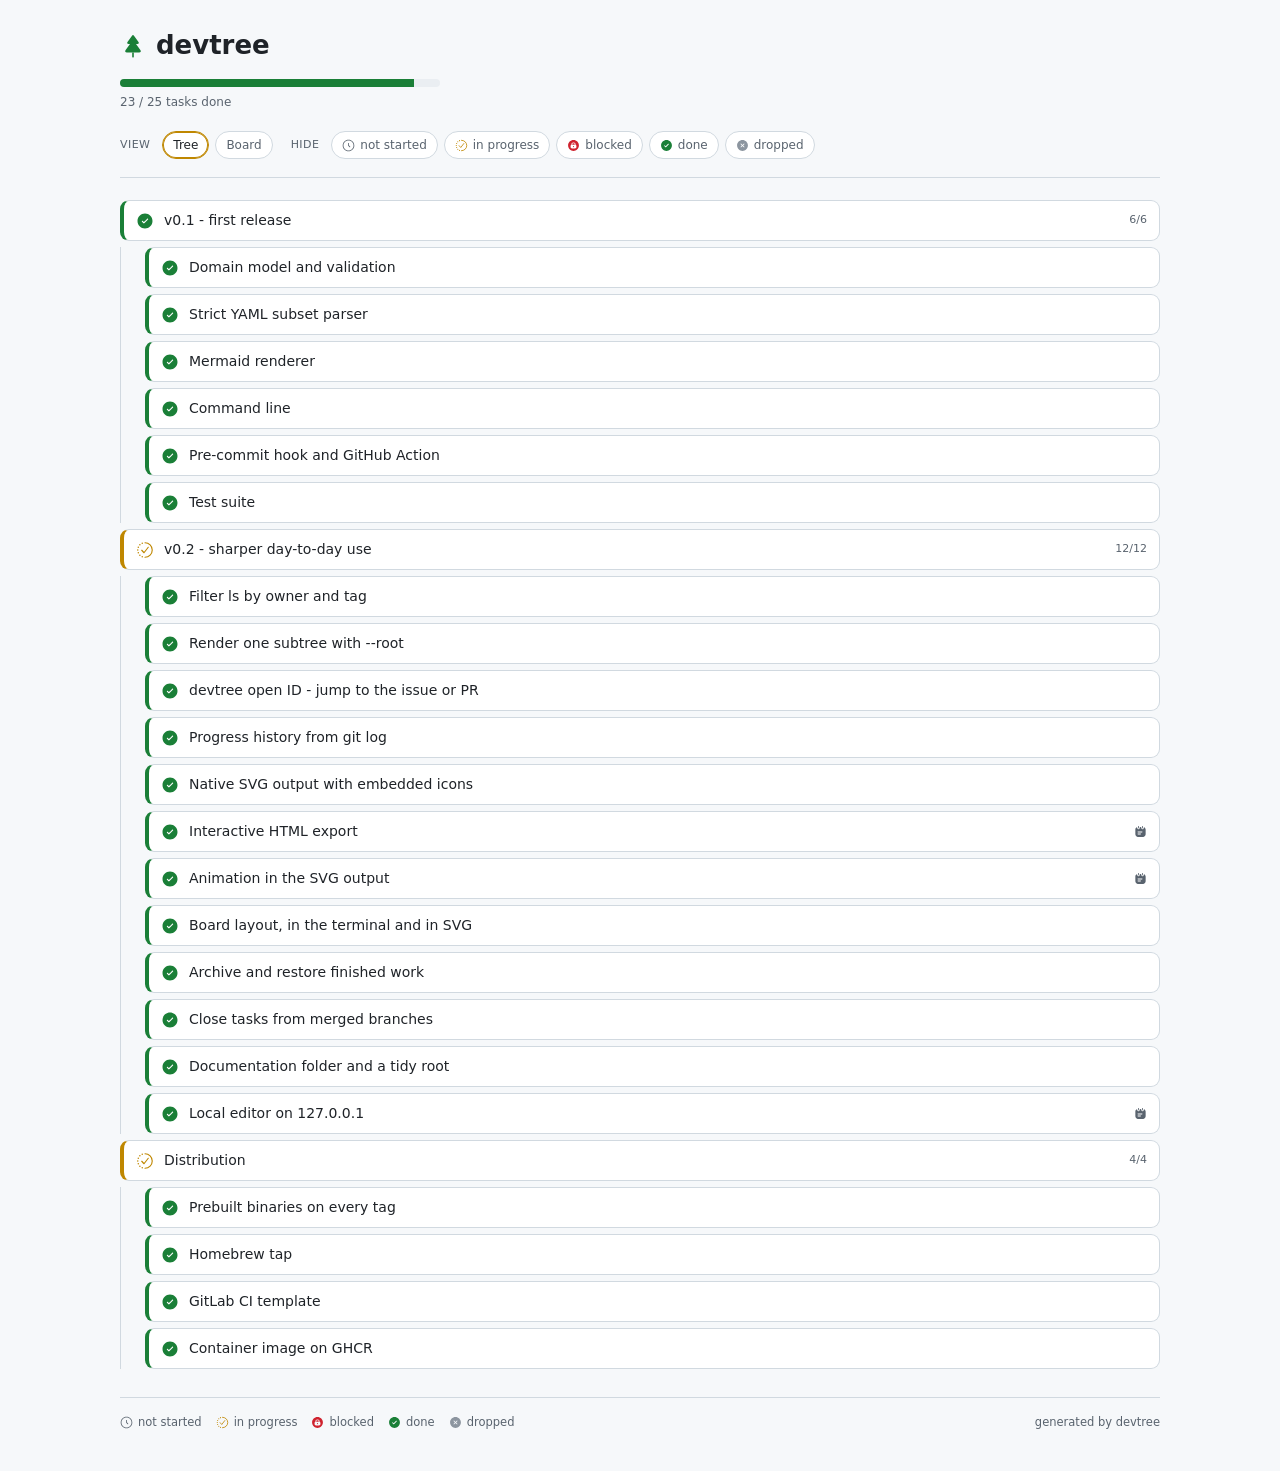
==== commit c2631082: "feat: a local editor — the plan on the left, drawn on the right devtree serve opens http://127.0.0.1" ====
--- a/docs/plan.html
+++ b/docs/plan.html
@@ -109,6 +109,6 @@
 </style>
 </head>
 <body>
-<header><h1><svg class="wordmark" viewBox="0 0 24 24" aria-hidden="true" style="color:var(--st-done)"><path d="M16.1693 10.0603H7.82934C6.64934 10.0603 6.23934 9.27031 6.92934 8.31031L11.0993 2.47031C11.5893 1.77031 12.4093 1.77031 12.8993 2.47031L17.0693 8.31031C17.7593 9.27031 17.3493 10.0603 16.1693 10.0603Z" fill="currentColor"/><path d="M17.5896 17.9986H6.4096C4.8296 17.9986 4.2896 16.9486 5.2196 15.6686L9.2096 10.0586H14.7896L18.7796 15.6686C19.7096 16.9486 19.1696 17.9986 17.5896 17.9986Z" fill="currentColor"/><path d="M12.75 18V22C12.75 22.41 12.41 22.75 12 22.75C11.59 22.75 11.25 22.41 11.25 22V18H12.75Z" fill="currentColor"/></svg>devtree</h1><div class="bar"><span style="width:91.7%"></span></div><p class="count">22 / 24 tasks done</p></header><form class="toolbar" onsubmit="return false"><fieldset class="views"><legend>View</legend><input type="radio" name="view" id="view-tree" checked><label for="view-tree">Tree</label><input type="radio" name="view" id="view-board"><label for="view-board">Board</label></fieldset><fieldset class="statuses"><legend>Hide</legend><input type="checkbox" id="hide-todo"><label for="hide-todo"><svg class="tiny" viewBox="0 0 24 24" aria-hidden="true" style="color:var(--st-todo)"><path fill-rule="evenodd" clip-rule="evenodd" d="M12 2.75C6.89137 2.75 2.75 6.89137 2.75 12C2.75 17.1086 6.89137 21.25 12 21.25C17.1086 21.25 21.25 17.1086 21.25 12C21.25 6.89137 17.1086 2.75 12 2.75ZM1.25 12C1.25 6.06294 6.06294 1.25 12 1.25C17.9371 1.25 22.75 6.06294 22.75 12C22.75 17.9371 17.9371 22.75 12 22.75C6.06294 22.75 1.25 17.9371 1.25 12ZM12 7.25C12.4142 7.25 12.75 7.58579 12.75 8V11.6893L15.0303 13.9697C15.3232 14.2626 15.3232 14.7374 15.0303 15.0303C14.7374 15.3232 14.2626 15.3232 13.9697 15.0303L11.4697 12.5303C11.329 12.3897 11.25 12.1989 11.25 12V8C11.25 7.58579 11.5858 7.25 12 7.25Z" fill="currentColor"/></svg>not started</label><input type="checkbox" id="hide-in-progress"><label for="hide-in-progress"><svg class="tiny" viewBox="0 0 24 24" aria-hidden="true" style="color:var(--st-in-progress)"><path d="M 12 2.3333 c 5.3387 0 9.6666 4.328 9.6666 9.6666 s -4.328 9.6666 -9.6666 9.6666" fill="none" stroke="currentColor" stroke-linecap="round" stroke-linejoin="round" stroke-width="1.5"></path><polyline points="7.6666 12.3333 10.6666 15.6666 16.3333 8.3333" fill="none" stroke="currentColor" stroke-linecap="round" stroke-linejoin="round" stroke-width="1.5"></polyline><circle cx="5.164" cy="18.836" r="1" fill="currentColor"></circle><circle cx="2.3333" cy="12" r="1" fill="currentColor"></circle><circle cx="5.164" cy="5.164" r="1" fill="currentColor"></circle><circle cx="8.3013" cy="20.9306" r="1" fill="currentColor"></circle><circle cx="3.0693" cy="15.6986" r="1" fill="currentColor"></circle><circle cx="3.0693" cy="8.3013" r="1" fill="currentColor"></circle><circle cx="8.3013" cy="3.0693" r="1" fill="currentColor"></circle></svg>in progress</label><input type="checkbox" id="hide-blocked"><label for="hide-blocked"><svg class="tiny" viewBox="0 0 24 24" aria-hidden="true" style="color:var(--st-blocked)"><path d="M12 7.75C10.11 7.75 9.75 8.54 9.75 10V10.62H14.25V10C14.25 8.54 13.89 7.75 12 7.75Z" fill="currentColor"/><path d="M11.9984 15.0984C12.606 15.0984 13.0984 14.606 13.0984 13.9984C13.0984 13.3909 12.606 12.8984 11.9984 12.8984C11.3909 12.8984 10.8984 13.3909 10.8984 13.9984C10.8984 14.606 11.3909 15.0984 11.9984 15.0984Z" fill="currentColor"/><path d="M12 2C6.48 2 2 6.48 2 12C2 17.52 6.48 22 12 22C17.52 22 22 17.52 22 12C22 6.48 17.52 2 12 2ZM17.38 14.5C17.38 16.7 16.7 17.38 14.5 17.38H9.5C7.3 17.38 6.62 16.7 6.62 14.5V13.5C6.62 11.79 7.03 11 8.25 10.73V10C8.25 9.07 8.25 6.25 12 6.25C15.75 6.25 15.75 9.07 15.75 10V10.73C16.97 11 17.38 11.79 17.38 13.5V14.5Z" fill="currentColor"/></svg>blocked</label><input type="checkbox" id="hide-done"><label for="hide-done"><svg class="tiny" viewBox="0 0 24 24" aria-hidden="true" style="color:var(--st-done)"><path fill-rule="evenodd" clip-rule="evenodd" d="M22 12C22 17.5228 17.5228 22 12 22C6.47715 22 2 17.5228 2 12C2 6.47715 6.47715 2 12 2C17.5228 2 22 6.47715 22 12ZM16.0303 8.96967C16.3232 9.26256 16.3232 9.73744 16.0303 10.0303L11.0303 15.0303C10.7374 15.3232 10.2626 15.3232 9.96967 15.0303L7.96967 13.0303C7.67678 12.7374 7.67678 12.2626 7.96967 11.9697C8.26256 11.6768 8.73744 11.6768 9.03033 11.9697L10.5 13.4393L12.7348 11.2045L14.9697 8.96967C15.2626 8.67678 15.7374 8.67678 16.0303 8.96967Z" fill="currentColor"/></svg>done</label><input type="checkbox" id="hide-dropped"><label for="hide-dropped"><svg class="tiny" viewBox="0 0 24 24" aria-hidden="true" style="color:var(--st-dropped)"><path d="M12 2C6.49 2 2 6.49 2 12C2 17.51 6.49 22 12 22C17.51 22 22 17.51 22 12C22 6.49 17.51 2 12 2ZM15.36 14.3C15.65 14.59 15.65 15.07 15.36 15.36C15.21 15.51 15.02 15.58 14.83 15.58C14.64 15.58 14.45 15.51 14.3 15.36L12 13.06L9.7 15.36C9.55 15.51 9.36 15.58 9.17 15.58C8.98 15.58 8.79 15.51 8.64 15.36C8.35 15.07 8.35 14.59 8.64 14.3L10.94 12L8.64 9.7C8.35 9.41 8.35 8.93 8.64 8.64C8.93 8.35 9.41 8.35 9.7 8.64L12 10.94L14.3 8.64C14.59 8.35 15.07 8.35 15.36 8.64C15.65 8.93 15.65 9.41 15.36 9.7L13.06 12L15.36 14.3Z" fill="currentColor"/></svg>dropped</label></fieldset></form><main><section class="tree" aria-label="Tree"><ul><li><div class="card" data-status="done" data-owner="" data-tags=""><svg class="status" viewBox="0 0 24 24" aria-hidden="true" style="color:var(--st-done)"><path fill-rule="evenodd" clip-rule="evenodd" d="M22 12C22 17.5228 17.5228 22 12 22C6.47715 22 2 17.5228 2 12C2 6.47715 6.47715 2 12 2C17.5228 2 22 6.47715 22 12ZM16.0303 8.96967C16.3232 9.26256 16.3232 9.73744 16.0303 10.0303L11.0303 15.0303C10.7374 15.3232 10.2626 15.3232 9.96967 15.0303L7.96967 13.0303C7.67678 12.7374 7.67678 12.2626 7.96967 11.9697C8.26256 11.6768 8.73744 11.6768 9.03033 11.9697L10.5 13.4393L12.7348 11.2045L14.9697 8.96967C15.2626 8.67678 15.7374 8.67678 16.0303 8.96967Z" fill="currentColor"/></svg><div class="body"><span class="title">v0.1 - first release</span></div><span class="ratio">6/6</span></div><ul><li><div class="card" data-status="done" data-owner="" data-tags=""><svg class="status" viewBox="0 0 24 24" aria-hidden="true" style="color:var(--st-done)"><path fill-rule="evenodd" clip-rule="evenodd" d="M22 12C22 17.5228 17.5228 22 12 22C6.47715 22 2 17.5228 2 12C2 6.47715 6.47715 2 12 2C17.5228 2 22 6.47715 22 12ZM16.0303 8.96967C16.3232 9.26256 16.3232 9.73744 16.0303 10.0303L11.0303 15.0303C10.7374 15.3232 10.2626 15.3232 9.96967 15.0303L7.96967 13.0303C7.67678 12.7374 7.67678 12.2626 7.96967 11.9697C8.26256 11.6768 8.73744 11.6768 9.03033 11.9697L10.5 13.4393L12.7348 11.2045L14.9697 8.96967C15.2626 8.67678 15.7374 8.67678 16.0303 8.96967Z" fill="currentColor"/></svg><div class="body"><span class="title">Domain model and validation</span></div></div></li><li><div class="card" data-status="done" data-owner="" data-tags=""><svg class="status" viewBox="0 0 24 24" aria-hidden="true" style="color:var(--st-done)"><path fill-rule="evenodd" clip-rule="evenodd" d="M22 12C22 17.5228 17.5228 22 12 22C6.47715 22 2 17.5228 2 12C2 6.47715 6.47715 2 12 2C17.5228 2 22 6.47715 22 12ZM16.0303 8.96967C16.3232 9.26256 16.3232 9.73744 16.0303 10.0303L11.0303 15.0303C10.7374 15.3232 10.2626 15.3232 9.96967 15.0303L7.96967 13.0303C7.67678 12.7374 7.67678 12.2626 7.96967 11.9697C8.26256 11.6768 8.73744 11.6768 9.03033 11.9697L10.5 13.4393L12.7348 11.2045L14.9697 8.96967C15.2626 8.67678 15.7374 8.67678 16.0303 8.96967Z" fill="currentColor"/></svg><div class="body"><span class="title">Strict YAML subset parser</span></div></div></li><li><div class="card" data-status="done" data-owner="" data-tags=""><svg class="status" viewBox="0 0 24 24" aria-hidden="true" style="color:var(--st-done)"><path fill-rule="evenodd" clip-rule="evenodd" d="M22 12C22 17.5228 17.5228 22 12 22C6.47715 22 2 17.5228 2 12C2 6.47715 6.47715 2 12 2C17.5228 2 22 6.47715 22 12ZM16.0303 8.96967C16.3232 9.26256 16.3232 9.73744 16.0303 10.0303L11.0303 15.0303C10.7374 15.3232 10.2626 15.3232 9.96967 15.0303L7.96967 13.0303C7.67678 12.7374 7.67678 12.2626 7.96967 11.9697C8.26256 11.6768 8.73744 11.6768 9.03033 11.9697L10.5 13.4393L12.7348 11.2045L14.9697 8.96967C15.2626 8.67678 15.7374 8.67678 16.0303 8.96967Z" fill="currentColor"/></svg><div class="body"><span class="title">Mermaid renderer</span></div></div></li><li><div class="card" data-status="done" data-owner="" data-tags=""><svg class="status" viewBox="0 0 24 24" aria-hidden="true" style="color:var(--st-done)"><path fill-rule="evenodd" clip-rule="evenodd" d="M22 12C22 17.5228 17.5228 22 12 22C6.47715 22 2 17.5228 2 12C2 6.47715 6.47715 2 12 2C17.5228 2 22 6.47715 22 12ZM16.0303 8.96967C16.3232 9.26256 16.3232 9.73744 16.0303 10.0303L11.0303 15.0303C10.7374 15.3232 10.2626 15.3232 9.96967 15.0303L7.96967 13.0303C7.67678 12.7374 7.67678 12.2626 7.96967 11.9697C8.26256 11.6768 8.73744 11.6768 9.03033 11.9697L10.5 13.4393L12.7348 11.2045L14.9697 8.96967C15.2626 8.67678 15.7374 8.67678 16.0303 8.96967Z" fill="currentColor"/></svg><div class="body"><span class="title">Command line</span></div></div></li><li><div class="card" data-status="done" data-owner="" data-tags=""><svg class="status" viewBox="0 0 24 24" aria-hidden="true" style="color:var(--st-done)"><path fill-rule="evenodd" clip-rule="evenodd" d="M22 12C22 17.5228 17.5228 22 12 22C6.47715 22 2 17.5228 2 12C2 6.47715 6.47715 2 12 2C17.5228 2 22 6.47715 22 12ZM16.0303 8.96967C16.3232 9.26256 16.3232 9.73744 16.0303 10.0303L11.0303 15.0303C10.7374 15.3232 10.2626 15.3232 9.96967 15.0303L7.96967 13.0303C7.67678 12.7374 7.67678 12.2626 7.96967 11.9697C8.26256 11.6768 8.73744 11.6768 9.03033 11.9697L10.5 13.4393L12.7348 11.2045L14.9697 8.96967C15.2626 8.67678 15.7374 8.67678 16.0303 8.96967Z" fill="currentColor"/></svg><div class="body"><span class="title">Pre-commit hook and GitHub Action</span></div></div></li><li><div class="card" data-status="done" data-owner="" data-tags=""><svg class="status" viewBox="0 0 24 24" aria-hidden="true" style="color:var(--st-done)"><path fill-rule="evenodd" clip-rule="evenodd" d="M22 12C22 17.5228 17.5228 22 12 22C6.47715 22 2 17.5228 2 12C2 6.47715 6.47715 2 12 2C17.5228 2 22 6.47715 22 12ZM16.0303 8.96967C16.3232 9.26256 16.3232 9.73744 16.0303 10.0303L11.0303 15.0303C10.7374 15.3232 10.2626 15.3232 9.96967 15.0303L7.96967 13.0303C7.67678 12.7374 7.67678 12.2626 7.96967 11.9697C8.26256 11.6768 8.73744 11.6768 9.03033 11.9697L10.5 13.4393L12.7348 11.2045L14.9697 8.96967C15.2626 8.67678 15.7374 8.67678 16.0303 8.96967Z" fill="currentColor"/></svg><div class="body"><span class="title">Test suite</span></div></div></li></ul></li><li><div class="card" data-status="in_progress" data-owner="" data-tags=""><svg class="status" viewBox="0 0 24 24" aria-hidden="true" style="color:var(--st-in-progress)"><path d="M 12 2.3333 c 5.3387 0 9.6666 4.328 9.6666 9.6666 s -4.328 9.6666 -9.6666 9.6666" fill="none" stroke="currentColor" stroke-linecap="round" stroke-linejoin="round" stroke-width="1.5"></path><polyline points="7.6666 12.3333 10.6666 15.6666 16.3333 8.3333" fill="none" stroke="currentColor" stroke-linecap="round" stroke-linejoin="round" stroke-width="1.5"></polyline><circle cx="5.164" cy="18.836" r="1" fill="currentColor"></circle><circle cx="2.3333" cy="12" r="1" fill="currentColor"></circle><circle cx="5.164" cy="5.164" r="1" fill="currentColor"></circle><circle cx="8.3013" cy="20.9306" r="1" fill="currentColor"></circle><circle cx="3.0693" cy="15.6986" r="1" fill="currentColor"></circle><circle cx="3.0693" cy="8.3013" r="1" fill="currentColor"></circle><circle cx="8.3013" cy="3.0693" r="1" fill="currentColor"></circle></svg><div class="body"><span class="title">v0.2 - sharper day-to-day use</span></div><span class="ratio">11/11</span></div><ul><li><div class="card" data-status="done" data-owner="" data-tags=""><svg class="status" viewBox="0 0 24 24" aria-hidden="true" style="color:var(--st-done)"><path fill-rule="evenodd" clip-rule="evenodd" d="M22 12C22 17.5228 17.5228 22 12 22C6.47715 22 2 17.5228 2 12C2 6.47715 6.47715 2 12 2C17.5228 2 22 6.47715 22 12ZM16.0303 8.96967C16.3232 9.26256 16.3232 9.73744 16.0303 10.0303L11.0303 15.0303C10.7374 15.3232 10.2626 15.3232 9.96967 15.0303L7.96967 13.0303C7.67678 12.7374 7.67678 12.2626 7.96967 11.9697C8.26256 11.6768 8.73744 11.6768 9.03033 11.9697L10.5 13.4393L12.7348 11.2045L14.9697 8.96967C15.2626 8.67678 15.7374 8.67678 16.0303 8.96967Z" fill="currentColor"/></svg><div class="body"><span class="title">Filter ls by owner and tag</span></div></div></li><li><div class="card" data-status="done" data-owner="" data-tags=""><svg class="status" viewBox="0 0 24 24" aria-hidden="true" style="color:var(--st-done)"><path fill-rule="evenodd" clip-rule="evenodd" d="M22 12C22 17.5228 17.5228 22 12 22C6.47715 22 2 17.5228 2 12C2 6.47715 6.47715 2 12 2C17.5228 2 22 6.47715 22 12ZM16.0303 8.96967C16.3232 9.26256 16.3232 9.73744 16.0303 10.0303L11.0303 15.0303C10.7374 15.3232 10.2626 15.3232 9.96967 15.0303L7.96967 13.0303C7.67678 12.7374 7.67678 12.2626 7.96967 11.9697C8.26256 11.6768 8.73744 11.6768 9.03033 11.9697L10.5 13.4393L12.7348 11.2045L14.9697 8.96967C15.2626 8.67678 15.7374 8.67678 16.0303 8.96967Z" fill="currentColor"/></svg><div class="body"><span class="title">Render one subtree with --root</span></div></div></li><li><div class="card" data-status="done" data-owner="" data-tags=""><svg class="status" viewBox="0 0 24 24" aria-hidden="true" style="color:var(--st-done)"><path fill-rule="evenodd" clip-rule="evenodd" d="M22 12C22 17.5228 17.5228 22 12 22C6.47715 22 2 17.5228 2 12C2 6.47715 6.47715 2 12 2C17.5228 2 22 6.47715 22 12ZM16.0303 8.96967C16.3232 9.26256 16.3232 9.73744 16.0303 10.0303L11.0303 15.0303C10.7374 15.3232 10.2626 15.3232 9.96967 15.0303L7.96967 13.0303C7.67678 12.7374 7.67678 12.2626 7.96967 11.9697C8.26256 11.6768 8.73744 11.6768 9.03033 11.9697L10.5 13.4393L12.7348 11.2045L14.9697 8.96967C15.2626 8.67678 15.7374 8.67678 16.0303 8.96967Z" fill="currentColor"/></svg><div class="body"><span class="title">devtree open ID - jump to the issue or PR</span></div></div></li><li><div class="card" data-status="done" data-owner="" data-tags=""><svg class="status" viewBox="0 0 24 24" aria-hidden="true" style="color:var(--st-done)"><path fill-rule="evenodd" clip-rule="evenodd" d="M22 12C22 17.5228 17.5228 22 12 22C6.47715 22 2 17.5228 2 12C2 6.47715 6.47715 2 12 2C17.5228 2 22 6.47715 22 12ZM16.0303 8.96967C16.3232 9.26256 16.3232 9.73744 16.0303 10.0303L11.0303 15.0303C10.7374 15.3232 10.2626 15.3232 9.96967 15.0303L7.96967 13.0303C7.67678 12.7374 7.67678 12.2626 7.96967 11.9697C8.26256 11.6768 8.73744 11.6768 9.03033 11.9697L10.5 13.4393L12.7348 11.2045L14.9697 8.96967C15.2626 8.67678 15.7374 8.67678 16.0303 8.96967Z" fill="currentColor"/></svg><div class="body"><span class="title">Progress history from git log</span></div></div></li><li><div class="card" data-status="done" data-owner="" data-tags=""><svg class="status" viewBox="0 0 24 24" aria-hidden="true" style="color:var(--st-done)"><path fill-rule="evenodd" clip-rule="evenodd" d="M22 12C22 17.5228 17.5228 22 12 22C6.47715 22 2 17.5228 2 12C2 6.47715 6.47715 2 12 2C17.5228 2 22 6.47715 22 12ZM16.0303 8.96967C16.3232 9.26256 16.3232 9.73744 16.0303 10.0303L11.0303 15.0303C10.7374 15.3232 10.2626 15.3232 9.96967 15.0303L7.96967 13.0303C7.67678 12.7374 7.67678 12.2626 7.96967 11.9697C8.26256 11.6768 8.73744 11.6768 9.03033 11.9697L10.5 13.4393L12.7348 11.2045L14.9697 8.96967C15.2626 8.67678 15.7374 8.67678 16.0303 8.96967Z" fill="currentColor"/></svg><div class="body"><span class="title">Native SVG output with embedded icons</span></div></div></li><li><div class="card" data-status="done" data-owner="" data-tags=""><svg class="status" viewBox="0 0 24 24" aria-hidden="true" style="color:var(--st-done)"><path fill-rule="evenodd" clip-rule="evenodd" d="M22 12C22 17.5228 17.5228 22 12 22C6.47715 22 2 17.5228 2 12C2 6.47715 6.47715 2 12 2C17.5228 2 22 6.47715 22 12ZM16.0303 8.96967C16.3232 9.26256 16.3232 9.73744 16.0303 10.0303L11.0303 15.0303C10.7374 15.3232 10.2626 15.3232 9.96967 15.0303L7.96967 13.0303C7.67678 12.7374 7.67678 12.2626 7.96967 11.9697C8.26256 11.6768 8.73744 11.6768 9.03033 11.9697L10.5 13.4393L12.7348 11.2045L14.9697 8.96967C15.2626 8.67678 15.7374 8.67678 16.0303 8.96967Z" fill="currentColor"/></svg><div class="body"><span class="title">Interactive HTML export</span></div><span class="tip-wrap"><svg class="tiny" viewBox="0 0 24 24" aria-hidden="true" style="color:var(--muted)"><path d="M8.28906 6.29C7.86906 6.29 7.53906 5.95 7.53906 5.54V2.75C7.53906 2.34 7.86906 2 8.28906 2C8.70906 2 9.03906 2.34 9.03906 2.75V5.53C9.03906 5.95 8.70906 6.29 8.28906 6.29Z" fill="currentColor"/><path d="M15.7109 6.29C15.2909 6.29 14.9609 5.95 14.9609 5.54V2.75C14.9609 2.33 15.3009 2 15.7109 2C16.1309 2 16.4609 2.34 16.4609 2.75V5.53C16.4609 5.95 16.1309 6.29 15.7109 6.29Z" fill="currentColor"/><path d="M19.57 4.5C18.91 4.01 17.96 4.48 17.96 5.31V5.41C17.96 6.58 17.12 7.66 15.95 7.78C14.6 7.92 13.46 6.86 13.46 5.54V4.5C13.46 3.95 13.01 3.5 12.46 3.5H11.54C10.99 3.5 10.54 3.95 10.54 4.5V5.54C10.54 6.33 10.13 7.03 9.51 7.42C9.42 7.48 9.32 7.53 9.22 7.58C9.13 7.63 9.03 7.67 8.92 7.7C8.8 7.74 8.67 7.77 8.53 7.78C8.37 7.8 8.21 7.8 8.05 7.78C7.91 7.77 7.78 7.74 7.66 7.7C7.56 7.67 7.46 7.63 7.36 7.58C7.26 7.53 7.16 7.48 7.07 7.42C6.44 6.98 6.04 6.22 6.04 5.41V5.31C6.04 4.54 5.22 4.08 4.57 4.41C4.56 4.42 4.55 4.42 4.54 4.43C4.5 4.45 4.47 4.47 4.43 4.5C4.4 4.53 4.36 4.55 4.33 4.58C4.05 4.8 3.8 5.05 3.59 5.32C3.48 5.44 3.39 5.57 3.31 5.7C3.3 5.71 3.29 5.72 3.28 5.74C3.19 5.87 3.11 6.02 3.04 6.16C3.02 6.18 3.01 6.19 3.01 6.21C2.95 6.33 2.89 6.45 2.85 6.58C2.82 6.63 2.81 6.67 2.79 6.72C2.73 6.87 2.69 7.02 2.65 7.17C2.61 7.31 2.58 7.46 2.56 7.61C2.54 7.72 2.53 7.83 2.52 7.95C2.51 8.09 2.5 8.23 2.5 8.37V17.13C2.5 19.82 4.68 22 7.37 22H16.63C19.32 22 21.5 19.82 21.5 17.13V8.37C21.5 6.78 20.74 5.39 19.57 4.5ZM12 17.42H7.36C6.95 17.42 6.61 17.08 6.61 16.67C6.61 16.25 6.95 15.91 7.36 15.91H12C12.42 15.91 12.75 16.25 12.75 16.67C12.75 17.08 12.42 17.42 12 17.42ZM14.78 13.71H7.36C6.95 13.71 6.61 13.37 6.61 12.96C6.61 12.54 6.95 12.2 7.36 12.2H14.78C15.2 12.2 15.54 12.54 15.54 12.96C15.54 13.37 15.2 13.71 14.78 13.71Z" fill="currentColor"/></svg><span class="tip" role="tooltip">clickable nodes, tooltips, filters</span></span></div></li><li><div class="card" data-status="done" data-owner="" data-tags=""><svg class="status" viewBox="0 0 24 24" aria-hidden="true" style="color:var(--st-done)"><path fill-rule="evenodd" clip-rule="evenodd" d="M22 12C22 17.5228 17.5228 22 12 22C6.47715 22 2 17.5228 2 12C2 6.47715 6.47715 2 12 2C17.5228 2 22 6.47715 22 12ZM16.0303 8.96967C16.3232 9.26256 16.3232 9.73744 16.0303 10.0303L11.0303 15.0303C10.7374 15.3232 10.2626 15.3232 9.96967 15.0303L7.96967 13.0303C7.67678 12.7374 7.67678 12.2626 7.96967 11.9697C8.26256 11.6768 8.73744 11.6768 9.03033 11.9697L10.5 13.4393L12.7348 11.2045L14.9697 8.96967C15.2626 8.67678 15.7374 8.67678 16.0303 8.96967Z" fill="currentColor"/></svg><div class="body"><span class="title">Animation in the SVG output</span></div><span class="tip-wrap"><svg class="tiny" viewBox="0 0 24 24" aria-hidden="true" style="color:var(--muted)"><path d="M8.28906 6.29C7.86906 6.29 7.53906 5.95 7.53906 5.54V2.75C7.53906 2.34 7.86906 2 8.28906 2C8.70906 2 9.03906 2.34 9.03906 2.75V5.53C9.03906 5.95 8.70906 6.29 8.28906 6.29Z" fill="currentColor"/><path d="M15.7109 6.29C15.2909 6.29 14.9609 5.95 14.9609 5.54V2.75C14.9609 2.33 15.3009 2 15.7109 2C16.1309 2 16.4609 2.34 16.4609 2.75V5.53C16.4609 5.95 16.1309 6.29 15.7109 6.29Z" fill="currentColor"/><path d="M19.57 4.5C18.91 4.01 17.96 4.48 17.96 5.31V5.41C17.96 6.58 17.12 7.66 15.95 7.78C14.6 7.92 13.46 6.86 13.46 5.54V4.5C13.46 3.95 13.01 3.5 12.46 3.5H11.54C10.99 3.5 10.54 3.95 10.54 4.5V5.54C10.54 6.33 10.13 7.03 9.51 7.42C9.42 7.48 9.32 7.53 9.22 7.58C9.13 7.63 9.03 7.67 8.92 7.7C8.8 7.74 8.67 7.77 8.53 7.78C8.37 7.8 8.21 7.8 8.05 7.78C7.91 7.77 7.78 7.74 7.66 7.7C7.56 7.67 7.46 7.63 7.36 7.58C7.26 7.53 7.16 7.48 7.07 7.42C6.44 6.98 6.04 6.22 6.04 5.41V5.31C6.04 4.54 5.22 4.08 4.57 4.41C4.56 4.42 4.55 4.42 4.54 4.43C4.5 4.45 4.47 4.47 4.43 4.5C4.4 4.53 4.36 4.55 4.33 4.58C4.05 4.8 3.8 5.05 3.59 5.32C3.48 5.44 3.39 5.57 3.31 5.7C3.3 5.71 3.29 5.72 3.28 5.74C3.19 5.87 3.11 6.02 3.04 6.16C3.02 6.18 3.01 6.19 3.01 6.21C2.95 6.33 2.89 6.45 2.85 6.58C2.82 6.63 2.81 6.67 2.79 6.72C2.73 6.87 2.69 7.02 2.65 7.17C2.61 7.31 2.58 7.46 2.56 7.61C2.54 7.72 2.53 7.83 2.52 7.95C2.51 8.09 2.5 8.23 2.5 8.37V17.13C2.5 19.82 4.68 22 7.37 22H16.63C19.32 22 21.5 19.82 21.5 17.13V8.37C21.5 6.78 20.74 5.39 19.57 4.5ZM12 17.42H7.36C6.95 17.42 6.61 17.08 6.61 16.67C6.61 16.25 6.95 15.91 7.36 15.91H12C12.42 15.91 12.75 16.25 12.75 16.67C12.75 17.08 12.42 17.42 12 17.42ZM14.78 13.71H7.36C6.95 13.71 6.61 13.37 6.61 12.96C6.61 12.54 6.95 12.2 7.36 12.2H14.78C15.2 12.2 15.54 12.54 15.54 12.96C15.54 13.37 15.2 13.71 14.78 13.71Z" fill="currentColor"/></svg><span class="tip" role="tooltip">flow on live edges, growing bars, turning glyphs</span></span></div></li><li><div class="card" data-status="done" data-owner="" data-tags=""><svg class="status" viewBox="0 0 24 24" aria-hidden="true" style="color:var(--st-done)"><path fill-rule="evenodd" clip-rule="evenodd" d="M22 12C22 17.5228 17.5228 22 12 22C6.47715 22 2 17.5228 2 12C2 6.47715 6.47715 2 12 2C17.5228 2 22 6.47715 22 12ZM16.0303 8.96967C16.3232 9.26256 16.3232 9.73744 16.0303 10.0303L11.0303 15.0303C10.7374 15.3232 10.2626 15.3232 9.96967 15.0303L7.96967 13.0303C7.67678 12.7374 7.67678 12.2626 7.96967 11.9697C8.26256 11.6768 8.73744 11.6768 9.03033 11.9697L10.5 13.4393L12.7348 11.2045L14.9697 8.96967C15.2626 8.67678 15.7374 8.67678 16.0303 8.96967Z" fill="currentColor"/></svg><div class="body"><span class="title">Board layout, in the terminal and in SVG</span></div></div></li><li><div class="card" data-status="done" data-owner="" data-tags=""><svg class="status" viewBox="0 0 24 24" aria-hidden="true" style="color:var(--st-done)"><path fill-rule="evenodd" clip-rule="evenodd" d="M22 12C22 17.5228 17.5228 22 12 22C6.47715 22 2 17.5228 2 12C2 6.47715 6.47715 2 12 2C17.5228 2 22 6.47715 22 12ZM16.0303 8.96967C16.3232 9.26256 16.3232 9.73744 16.0303 10.0303L11.0303 15.0303C10.7374 15.3232 10.2626 15.3232 9.96967 15.0303L7.96967 13.0303C7.67678 12.7374 7.67678 12.2626 7.96967 11.9697C8.26256 11.6768 8.73744 11.6768 9.03033 11.9697L10.5 13.4393L12.7348 11.2045L14.9697 8.96967C15.2626 8.67678 15.7374 8.67678 16.0303 8.96967Z" fill="currentColor"/></svg><div class="body"><span class="title">Archive and restore finished work</span></div></div></li><li><div class="card" data-status="done" data-owner="" data-tags=""><svg class="status" viewBox="0 0 24 24" aria-hidden="true" style="color:var(--st-done)"><path fill-rule="evenodd" clip-rule="evenodd" d="M22 12C22 17.5228 17.5228 22 12 22C6.47715 22 2 17.5228 2 12C2 6.47715 6.47715 2 12 2C17.5228 2 22 6.47715 22 12ZM16.0303 8.96967C16.3232 9.26256 16.3232 9.73744 16.0303 10.0303L11.0303 15.0303C10.7374 15.3232 10.2626 15.3232 9.96967 15.0303L7.96967 13.0303C7.67678 12.7374 7.67678 12.2626 7.96967 11.9697C8.26256 11.6768 8.73744 11.6768 9.03033 11.9697L10.5 13.4393L12.7348 11.2045L14.9697 8.96967C15.2626 8.67678 15.7374 8.67678 16.0303 8.96967Z" fill="currentColor"/></svg><div class="body"><span class="title">Close tasks from merged branches</span></div></div></li><li><div class="card" data-status="done" data-owner="" data-tags=""><svg class="status" viewBox="0 0 24 24" aria-hidden="true" style="color:var(--st-done)"><path fill-rule="evenodd" clip-rule="evenodd" d="M22 12C22 17.5228 17.5228 22 12 22C6.47715 22 2 17.5228 2 12C2 6.47715 6.47715 2 12 2C17.5228 2 22 6.47715 22 12ZM16.0303 8.96967C16.3232 9.26256 16.3232 9.73744 16.0303 10.0303L11.0303 15.0303C10.7374 15.3232 10.2626 15.3232 9.96967 15.0303L7.96967 13.0303C7.67678 12.7374 7.67678 12.2626 7.96967 11.9697C8.26256 11.6768 8.73744 11.6768 9.03033 11.9697L10.5 13.4393L12.7348 11.2045L14.9697 8.96967C15.2626 8.67678 15.7374 8.67678 16.0303 8.96967Z" fill="currentColor"/></svg><div class="body"><span class="title">Documentation folder and a tidy root</span></div></div></li></ul></li><li><div class="card" data-status="in_progress" data-owner="" data-tags=""><svg class="status" viewBox="0 0 24 24" aria-hidden="true" style="color:var(--st-in-progress)"><path d="M 12 2.3333 c 5.3387 0 9.6666 4.328 9.6666 9.6666 s -4.328 9.6666 -9.6666 9.6666" fill="none" stroke="currentColor" stroke-linecap="round" stroke-linejoin="round" stroke-width="1.5"></path><polyline points="7.6666 12.3333 10.6666 15.6666 16.3333 8.3333" fill="none" stroke="currentColor" stroke-linecap="round" stroke-linejoin="round" stroke-width="1.5"></polyline><circle cx="5.164" cy="18.836" r="1" fill="currentColor"></circle><circle cx="2.3333" cy="12" r="1" fill="currentColor"></circle><circle cx="5.164" cy="5.164" r="1" fill="currentColor"></circle><circle cx="8.3013" cy="20.9306" r="1" fill="currentColor"></circle><circle cx="3.0693" cy="15.6986" r="1" fill="currentColor"></circle><circle cx="3.0693" cy="8.3013" r="1" fill="currentColor"></circle><circle cx="8.3013" cy="3.0693" r="1" fill="currentColor"></circle></svg><div class="body"><span class="title">Distribution</span></div><span class="ratio">4/4</span></div><ul><li><div class="card" data-status="done" data-owner="" data-tags=""><svg class="status" viewBox="0 0 24 24" aria-hidden="true" style="color:var(--st-done)"><path fill-rule="evenodd" clip-rule="evenodd" d="M22 12C22 17.5228 17.5228 22 12 22C6.47715 22 2 17.5228 2 12C2 6.47715 6.47715 2 12 2C17.5228 2 22 6.47715 22 12ZM16.0303 8.96967C16.3232 9.26256 16.3232 9.73744 16.0303 10.0303L11.0303 15.0303C10.7374 15.3232 10.2626 15.3232 9.96967 15.0303L7.96967 13.0303C7.67678 12.7374 7.67678 12.2626 7.96967 11.9697C8.26256 11.6768 8.73744 11.6768 9.03033 11.9697L10.5 13.4393L12.7348 11.2045L14.9697 8.96967C15.2626 8.67678 15.7374 8.67678 16.0303 8.96967Z" fill="currentColor"/></svg><div class="body"><span class="title">Prebuilt binaries on every tag</span></div></div></li><li><div class="card" data-status="done" data-owner="" data-tags=""><svg class="status" viewBox="0 0 24 24" aria-hidden="true" style="color:var(--st-done)"><path fill-rule="evenodd" clip-rule="evenodd" d="M22 12C22 17.5228 17.5228 22 12 22C6.47715 22 2 17.5228 2 12C2 6.47715 6.47715 2 12 2C17.5228 2 22 6.47715 22 12ZM16.0303 8.96967C16.3232 9.26256 16.3232 9.73744 16.0303 10.0303L11.0303 15.0303C10.7374 15.3232 10.2626 15.3232 9.96967 15.0303L7.96967 13.0303C7.67678 12.7374 7.67678 12.2626 7.96967 11.9697C8.26256 11.6768 8.73744 11.6768 9.03033 11.9697L10.5 13.4393L12.7348 11.2045L14.9697 8.96967C15.2626 8.67678 15.7374 8.67678 16.0303 8.96967Z" fill="currentColor"/></svg><div class="body"><span class="title">Homebrew tap</span></div></div></li><li><div class="card" data-status="done" data-owner="" data-tags=""><svg class="status" viewBox="0 0 24 24" aria-hidden="true" style="color:var(--st-done)"><path fill-rule="evenodd" clip-rule="evenodd" d="M22 12C22 17.5228 17.5228 22 12 22C6.47715 22 2 17.5228 2 12C2 6.47715 6.47715 2 12 2C17.5228 2 22 6.47715 22 12ZM16.0303 8.96967C16.3232 9.26256 16.3232 9.73744 16.0303 10.0303L11.0303 15.0303C10.7374 15.3232 10.2626 15.3232 9.96967 15.0303L7.96967 13.0303C7.67678 12.7374 7.67678 12.2626 7.96967 11.9697C8.26256 11.6768 8.73744 11.6768 9.03033 11.9697L10.5 13.4393L12.7348 11.2045L14.9697 8.96967C15.2626 8.67678 15.7374 8.67678 16.0303 8.96967Z" fill="currentColor"/></svg><div class="body"><span class="title">GitLab CI template</span></div></div></li><li><div class="card" data-status="done" data-owner="" data-tags=""><svg class="status" viewBox="0 0 24 24" aria-hidden="true" style="color:var(--st-done)"><path fill-rule="evenodd" clip-rule="evenodd" d="M22 12C22 17.5228 17.5228 22 12 22C6.47715 22 2 17.5228 2 12C2 6.47715 6.47715 2 12 2C17.5228 2 22 6.47715 22 12ZM16.0303 8.96967C16.3232 9.26256 16.3232 9.73744 16.0303 10.0303L11.0303 15.0303C10.7374 15.3232 10.2626 15.3232 9.96967 15.0303L7.96967 13.0303C7.67678 12.7374 7.67678 12.2626 7.96967 11.9697C8.26256 11.6768 8.73744 11.6768 9.03033 11.9697L10.5 13.4393L12.7348 11.2045L14.9697 8.96967C15.2626 8.67678 15.7374 8.67678 16.0303 8.96967Z" fill="currentColor"/></svg><div class="body"><span class="title">Container image on GHCR</span></div></div></li></ul></li></ul></section><section class="board" aria-label="Board"><div class="column" data-status="done"><h2><svg class="tiny" viewBox="0 0 24 24" aria-hidden="true" style="color:var(--st-done)"><path fill-rule="evenodd" clip-rule="evenodd" d="M22 12C22 17.5228 17.5228 22 12 22C6.47715 22 2 17.5228 2 12C2 6.47715 6.47715 2 12 2C17.5228 2 22 6.47715 22 12ZM16.0303 8.96967C16.3232 9.26256 16.3232 9.73744 16.0303 10.0303L11.0303 15.0303C10.7374 15.3232 10.2626 15.3232 9.96967 15.0303L7.96967 13.0303C7.67678 12.7374 7.67678 12.2626 7.96967 11.9697C8.26256 11.6768 8.73744 11.6768 9.03033 11.9697L10.5 13.4393L12.7348 11.2045L14.9697 8.96967C15.2626 8.67678 15.7374 8.67678 16.0303 8.96967Z" fill="currentColor"/></svg>done<span class="tally">21</span></h2><div class="card" data-status="done" data-owner="" data-tags=""><svg class="status" viewBox="0 0 24 24" aria-hidden="true" style="color:var(--st-done)"><path fill-rule="evenodd" clip-rule="evenodd" d="M22 12C22 17.5228 17.5228 22 12 22C6.47715 22 2 17.5228 2 12C2 6.47715 6.47715 2 12 2C17.5228 2 22 6.47715 22 12ZM16.0303 8.96967C16.3232 9.26256 16.3232 9.73744 16.0303 10.0303L11.0303 15.0303C10.7374 15.3232 10.2626 15.3232 9.96967 15.0303L7.96967 13.0303C7.67678 12.7374 7.67678 12.2626 7.96967 11.9697C8.26256 11.6768 8.73744 11.6768 9.03033 11.9697L10.5 13.4393L12.7348 11.2045L14.9697 8.96967C15.2626 8.67678 15.7374 8.67678 16.0303 8.96967Z" fill="currentColor"/></svg><div class="body"><span class="title">Domain model and validation</span></div></div><div class="card" data-status="done" data-owner="" data-tags=""><svg class="status" viewBox="0 0 24 24" aria-hidden="true" style="color:var(--st-done)"><path fill-rule="evenodd" clip-rule="evenodd" d="M22 12C22 17.5228 17.5228 22 12 22C6.47715 22 2 17.5228 2 12C2 6.47715 6.47715 2 12 2C17.5228 2 22 6.47715 22 12ZM16.0303 8.96967C16.3232 9.26256 16.3232 9.73744 16.0303 10.0303L11.0303 15.0303C10.7374 15.3232 10.2626 15.3232 9.96967 15.0303L7.96967 13.0303C7.67678 12.7374 7.67678 12.2626 7.96967 11.9697C8.26256 11.6768 8.73744 11.6768 9.03033 11.9697L10.5 13.4393L12.7348 11.2045L14.9697 8.96967C15.2626 8.67678 15.7374 8.67678 16.0303 8.96967Z" fill="currentColor"/></svg><div class="body"><span class="title">Strict YAML subset parser</span></div></div><div class="card" data-status="done" data-owner="" data-tags=""><svg class="status" viewBox="0 0 24 24" aria-hidden="true" style="color:var(--st-done)"><path fill-rule="evenodd" clip-rule="evenodd" d="M22 12C22 17.5228 17.5228 22 12 22C6.47715 22 2 17.5228 2 12C2 6.47715 6.47715 2 12 2C17.5228 2 22 6.47715 22 12ZM16.0303 8.96967C16.3232 9.26256 16.3232 9.73744 16.0303 10.0303L11.0303 15.0303C10.7374 15.3232 10.2626 15.3232 9.96967 15.0303L7.96967 13.0303C7.67678 12.7374 7.67678 12.2626 7.96967 11.9697C8.26256 11.6768 8.73744 11.6768 9.03033 11.9697L10.5 13.4393L12.7348 11.2045L14.9697 8.96967C15.2626 8.67678 15.7374 8.67678 16.0303 8.96967Z" fill="currentColor"/></svg><div class="body"><span class="title">Mermaid renderer</span></div></div><div class="card" data-status="done" data-owner="" data-tags=""><svg class="status" viewBox="0 0 24 24" aria-hidden="true" style="color:var(--st-done)"><path fill-rule="evenodd" clip-rule="evenodd" d="M22 12C22 17.5228 17.5228 22 12 22C6.47715 22 2 17.5228 2 12C2 6.47715 6.47715 2 12 2C17.5228 2 22 6.47715 22 12ZM16.0303 8.96967C16.3232 9.26256 16.3232 9.73744 16.0303 10.0303L11.0303 15.0303C10.7374 15.3232 10.2626 15.3232 9.96967 15.0303L7.96967 13.0303C7.67678 12.7374 7.67678 12.2626 7.96967 11.9697C8.26256 11.6768 8.73744 11.6768 9.03033 11.9697L10.5 13.4393L12.7348 11.2045L14.9697 8.96967C15.2626 8.67678 15.7374 8.67678 16.0303 8.96967Z" fill="currentColor"/></svg><div class="body"><span class="title">Command line</span></div></div><div class="card" data-status="done" data-owner="" data-tags=""><svg class="status" viewBox="0 0 24 24" aria-hidden="true" style="color:var(--st-done)"><path fill-rule="evenodd" clip-rule="evenodd" d="M22 12C22 17.5228 17.5228 22 12 22C6.47715 22 2 17.5228 2 12C2 6.47715 6.47715 2 12 2C17.5228 2 22 6.47715 22 12ZM16.0303 8.96967C16.3232 9.26256 16.3232 9.73744 16.0303 10.0303L11.0303 15.0303C10.7374 15.3232 10.2626 15.3232 9.96967 15.0303L7.96967 13.0303C7.67678 12.7374 7.67678 12.2626 7.96967 11.9697C8.26256 11.6768 8.73744 11.6768 9.03033 11.9697L10.5 13.4393L12.7348 11.2045L14.9697 8.96967C15.2626 8.67678 15.7374 8.67678 16.0303 8.96967Z" fill="currentColor"/></svg><div class="body"><span class="title">Pre-commit hook and GitHub Action</span></div></div><div class="card" data-status="done" data-owner="" data-tags=""><svg class="status" viewBox="0 0 24 24" aria-hidden="true" style="color:var(--st-done)"><path fill-rule="evenodd" clip-rule="evenodd" d="M22 12C22 17.5228 17.5228 22 12 22C6.47715 22 2 17.5228 2 12C2 6.47715 6.47715 2 12 2C17.5228 2 22 6.47715 22 12ZM16.0303 8.96967C16.3232 9.26256 16.3232 9.73744 16.0303 10.0303L11.0303 15.0303C10.7374 15.3232 10.2626 15.3232 9.96967 15.0303L7.96967 13.0303C7.67678 12.7374 7.67678 12.2626 7.96967 11.9697C8.26256 11.6768 8.73744 11.6768 9.03033 11.9697L10.5 13.4393L12.7348 11.2045L14.9697 8.96967C15.2626 8.67678 15.7374 8.67678 16.0303 8.96967Z" fill="currentColor"/></svg><div class="body"><span class="title">Test suite</span></div></div><div class="card" data-status="done" data-owner="" data-tags=""><svg class="status" viewBox="0 0 24 24" aria-hidden="true" style="color:var(--st-done)"><path fill-rule="evenodd" clip-rule="evenodd" d="M22 12C22 17.5228 17.5228 22 12 22C6.47715 22 2 17.5228 2 12C2 6.47715 6.47715 2 12 2C17.5228 2 22 6.47715 22 12ZM16.0303 8.96967C16.3232 9.26256 16.3232 9.73744 16.0303 10.0303L11.0303 15.0303C10.7374 15.3232 10.2626 15.3232 9.96967 15.0303L7.96967 13.0303C7.67678 12.7374 7.67678 12.2626 7.96967 11.9697C8.26256 11.6768 8.73744 11.6768 9.03033 11.9697L10.5 13.4393L12.7348 11.2045L14.9697 8.96967C15.2626 8.67678 15.7374 8.67678 16.0303 8.96967Z" fill="currentColor"/></svg><div class="body"><span class="title">Filter ls by owner and tag</span></div></div><div class="card" data-status="done" data-owner="" data-tags=""><svg class="status" viewBox="0 0 24 24" aria-hidden="true" style="color:var(--st-done)"><path fill-rule="evenodd" clip-rule="evenodd" d="M22 12C22 17.5228 17.5228 22 12 22C6.47715 22 2 17.5228 2 12C2 6.47715 6.47715 2 12 2C17.5228 2 22 6.47715 22 12ZM16.0303 8.96967C16.3232 9.26256 16.3232 9.73744 16.0303 10.0303L11.0303 15.0303C10.7374 15.3232 10.2626 15.3232 9.96967 15.0303L7.96967 13.0303C7.67678 12.7374 7.67678 12.2626 7.96967 11.9697C8.26256 11.6768 8.73744 11.6768 9.03033 11.9697L10.5 13.4393L12.7348 11.2045L14.9697 8.96967C15.2626 8.67678 15.7374 8.67678 16.0303 8.96967Z" fill="currentColor"/></svg><div class="body"><span class="title">Render one subtree with --root</span></div></div><div class="card" data-status="done" data-owner="" data-tags=""><svg class="status" viewBox="0 0 24 24" aria-hidden="true" style="color:var(--st-done)"><path fill-rule="evenodd" clip-rule="evenodd" d="M22 12C22 17.5228 17.5228 22 12 22C6.47715 22 2 17.5228 2 12C2 6.47715 6.47715 2 12 2C17.5228 2 22 6.47715 22 12ZM16.0303 8.96967C16.3232 9.26256 16.3232 9.73744 16.0303 10.0303L11.0303 15.0303C10.7374 15.3232 10.2626 15.3232 9.96967 15.0303L7.96967 13.0303C7.67678 12.7374 7.67678 12.2626 7.96967 11.9697C8.26256 11.6768 8.73744 11.6768 9.03033 11.9697L10.5 13.4393L12.7348 11.2045L14.9697 8.96967C15.2626 8.67678 15.7374 8.67678 16.0303 8.96967Z" fill="currentColor"/></svg><div class="body"><span class="title">devtree open ID - jump to the issue or PR</span></div></div><div class="card" data-status="done" data-owner="" data-tags=""><svg class="status" viewBox="0 0 24 24" aria-hidden="true" style="color:var(--st-done)"><path fill-rule="evenodd" clip-rule="evenodd" d="M22 12C22 17.5228 17.5228 22 12 22C6.47715 22 2 17.5228 2 12C2 6.47715 6.47715 2 12 2C17.5228 2 22 6.47715 22 12ZM16.0303 8.96967C16.3232 9.26256 16.3232 9.73744 16.0303 10.0303L11.0303 15.0303C10.7374 15.3232 10.2626 15.3232 9.96967 15.0303L7.96967 13.0303C7.67678 12.7374 7.67678 12.2626 7.96967 11.9697C8.26256 11.6768 8.73744 11.6768 9.03033 11.9697L10.5 13.4393L12.7348 11.2045L14.9697 8.96967C15.2626 8.67678 15.7374 8.67678 16.0303 8.96967Z" fill="currentColor"/></svg><div class="body"><span class="title">Progress history from git log</span></div></div><div class="card" data-status="done" data-owner="" data-tags=""><svg class="status" viewBox="0 0 24 24" aria-hidden="true" style="color:var(--st-done)"><path fill-rule="evenodd" clip-rule="evenodd" d="M22 12C22 17.5228 17.5228 22 12 22C6.47715 22 2 17.5228 2 12C2 6.47715 6.47715 2 12 2C17.5228 2 22 6.47715 22 12ZM16.0303 8.96967C16.3232 9.26256 16.3232 9.73744 16.0303 10.0303L11.0303 15.0303C10.7374 15.3232 10.2626 15.3232 9.96967 15.0303L7.96967 13.0303C7.67678 12.7374 7.67678 12.2626 7.96967 11.9697C8.26256 11.6768 8.73744 11.6768 9.03033 11.9697L10.5 13.4393L12.7348 11.2045L14.9697 8.96967C15.2626 8.67678 15.7374 8.67678 16.0303 8.96967Z" fill="currentColor"/></svg><div class="body"><span class="title">Prebuilt binaries on every tag</span></div></div><div class="card" data-status="done" data-owner="" data-tags=""><svg class="status" viewBox="0 0 24 24" aria-hidden="true" style="color:var(--st-done)"><path fill-rule="evenodd" clip-rule="evenodd" d="M22 12C22 17.5228 17.5228 22 12 22C6.47715 22 2 17.5228 2 12C2 6.47715 6.47715 2 12 2C17.5228 2 22 6.47715 22 12ZM16.0303 8.96967C16.3232 9.26256 16.3232 9.73744 16.0303 10.0303L11.0303 15.0303C10.7374 15.3232 10.2626 15.3232 9.96967 15.0303L7.96967 13.0303C7.67678 12.7374 7.67678 12.2626 7.96967 11.9697C8.26256 11.6768 8.73744 11.6768 9.03033 11.9697L10.5 13.4393L12.7348 11.2045L14.9697 8.96967C15.2626 8.67678 15.7374 8.67678 16.0303 8.96967Z" fill="currentColor"/></svg><div class="body"><span class="title">Homebrew tap</span></div></div><div class="card" data-status="done" data-owner="" data-tags=""><svg class="status" viewBox="0 0 24 24" aria-hidden="true" style="color:var(--st-done)"><path fill-rule="evenodd" clip-rule="evenodd" d="M22 12C22 17.5228 17.5228 22 12 22C6.47715 22 2 17.5228 2 12C2 6.47715 6.47715 2 12 2C17.5228 2 22 6.47715 22 12ZM16.0303 8.96967C16.3232 9.26256 16.3232 9.73744 16.0303 10.0303L11.0303 15.0303C10.7374 15.3232 10.2626 15.3232 9.96967 15.0303L7.96967 13.0303C7.67678 12.7374 7.67678 12.2626 7.96967 11.9697C8.26256 11.6768 8.73744 11.6768 9.03033 11.9697L10.5 13.4393L12.7348 11.2045L14.9697 8.96967C15.2626 8.67678 15.7374 8.67678 16.0303 8.96967Z" fill="currentColor"/></svg><div class="body"><span class="title">GitLab CI template</span></div></div><div class="card" data-status="done" data-owner="" data-tags=""><svg class="status" viewBox="0 0 24 24" aria-hidden="true" style="color:var(--st-done)"><path fill-rule="evenodd" clip-rule="evenodd" d="M22 12C22 17.5228 17.5228 22 12 22C6.47715 22 2 17.5228 2 12C2 6.47715 6.47715 2 12 2C17.5228 2 22 6.47715 22 12ZM16.0303 8.96967C16.3232 9.26256 16.3232 9.73744 16.0303 10.0303L11.0303 15.0303C10.7374 15.3232 10.2626 15.3232 9.96967 15.0303L7.96967 13.0303C7.67678 12.7374 7.67678 12.2626 7.96967 11.9697C8.26256 11.6768 8.73744 11.6768 9.03033 11.9697L10.5 13.4393L12.7348 11.2045L14.9697 8.96967C15.2626 8.67678 15.7374 8.67678 16.0303 8.96967Z" fill="currentColor"/></svg><div class="body"><span class="title">Native SVG output with embedded icons</span></div></div><div class="card" data-status="done" data-owner="" data-tags=""><svg class="status" viewBox="0 0 24 24" aria-hidden="true" style="color:var(--st-done)"><path fill-rule="evenodd" clip-rule="evenodd" d="M22 12C22 17.5228 17.5228 22 12 22C6.47715 22 2 17.5228 2 12C2 6.47715 6.47715 2 12 2C17.5228 2 22 6.47715 22 12ZM16.0303 8.96967C16.3232 9.26256 16.3232 9.73744 16.0303 10.0303L11.0303 15.0303C10.7374 15.3232 10.2626 15.3232 9.96967 15.0303L7.96967 13.0303C7.67678 12.7374 7.67678 12.2626 7.96967 11.9697C8.26256 11.6768 8.73744 11.6768 9.03033 11.9697L10.5 13.4393L12.7348 11.2045L14.9697 8.96967C15.2626 8.67678 15.7374 8.67678 16.0303 8.96967Z" fill="currentColor"/></svg><div class="body"><span class="title">Interactive HTML export</span></div><span class="tip-wrap"><svg class="tiny" viewBox="0 0 24 24" aria-hidden="true" style="color:var(--muted)"><path d="M8.28906 6.29C7.86906 6.29 7.53906 5.95 7.53906 5.54V2.75C7.53906 2.34 7.86906 2 8.28906 2C8.70906 2 9.03906 2.34 9.03906 2.75V5.53C9.03906 5.95 8.70906 6.29 8.28906 6.29Z" fill="currentColor"/><path d="M15.7109 6.29C15.2909 6.29 14.9609 5.95 14.9609 5.54V2.75C14.9609 2.33 15.3009 2 15.7109 2C16.1309 2 16.4609 2.34 16.4609 2.75V5.53C16.4609 5.95 16.1309 6.29 15.7109 6.29Z" fill="currentColor"/><path d="M19.57 4.5C18.91 4.01 17.96 4.48 17.96 5.31V5.41C17.96 6.58 17.12 7.66 15.95 7.78C14.6 7.92 13.46 6.86 13.46 5.54V4.5C13.46 3.95 13.01 3.5 12.46 3.5H11.54C10.99 3.5 10.54 3.95 10.54 4.5V5.54C10.54 6.33 10.13 7.03 9.51 7.42C9.42 7.48 9.32 7.53 9.22 7.58C9.13 7.63 9.03 7.67 8.92 7.7C8.8 7.74 8.67 7.77 8.53 7.78C8.37 7.8 8.21 7.8 8.05 7.78C7.91 7.77 7.78 7.74 7.66 7.7C7.56 7.67 7.46 7.63 7.36 7.58C7.26 7.53 7.16 7.48 7.07 7.42C6.44 6.98 6.04 6.22 6.04 5.41V5.31C6.04 4.54 5.22 4.08 4.57 4.41C4.56 4.42 4.55 4.42 4.54 4.43C4.5 4.45 4.47 4.47 4.43 4.5C4.4 4.53 4.36 4.55 4.33 4.58C4.05 4.8 3.8 5.05 3.59 5.32C3.48 5.44 3.39 5.57 3.31 5.7C3.3 5.71 3.29 5.72 3.28 5.74C3.19 5.87 3.11 6.02 3.04 6.16C3.02 6.18 3.01 6.19 3.01 6.21C2.95 6.33 2.89 6.45 2.85 6.58C2.82 6.63 2.81 6.67 2.79 6.72C2.73 6.87 2.69 7.02 2.65 7.17C2.61 7.31 2.58 7.46 2.56 7.61C2.54 7.72 2.53 7.83 2.52 7.95C2.51 8.09 2.5 8.23 2.5 8.37V17.13C2.5 19.82 4.68 22 7.37 22H16.63C19.32 22 21.5 19.82 21.5 17.13V8.37C21.5 6.78 20.74 5.39 19.57 4.5ZM12 17.42H7.36C6.95 17.42 6.61 17.08 6.61 16.67C6.61 16.25 6.95 15.91 7.36 15.91H12C12.42 15.91 12.75 16.25 12.75 16.67C12.75 17.08 12.42 17.42 12 17.42ZM14.78 13.71H7.36C6.95 13.71 6.61 13.37 6.61 12.96C6.61 12.54 6.95 12.2 7.36 12.2H14.78C15.2 12.2 15.54 12.54 15.54 12.96C15.54 13.37 15.2 13.71 14.78 13.71Z" fill="currentColor"/></svg><span class="tip" role="tooltip">clickable nodes, tooltips, filters</span></span></div><div class="card" data-status="done" data-owner="" data-tags=""><svg class="status" viewBox="0 0 24 24" aria-hidden="true" style="color:var(--st-done)"><path fill-rule="evenodd" clip-rule="evenodd" d="M22 12C22 17.5228 17.5228 22 12 22C6.47715 22 2 17.5228 2 12C2 6.47715 6.47715 2 12 2C17.5228 2 22 6.47715 22 12ZM16.0303 8.96967C16.3232 9.26256 16.3232 9.73744 16.0303 10.0303L11.0303 15.0303C10.7374 15.3232 10.2626 15.3232 9.96967 15.0303L7.96967 13.0303C7.67678 12.7374 7.67678 12.2626 7.96967 11.9697C8.26256 11.6768 8.73744 11.6768 9.03033 11.9697L10.5 13.4393L12.7348 11.2045L14.9697 8.96967C15.2626 8.67678 15.7374 8.67678 16.0303 8.96967Z" fill="currentColor"/></svg><div class="body"><span class="title">Animation in the SVG output</span></div><span class="tip-wrap"><svg class="tiny" viewBox="0 0 24 24" aria-hidden="true" style="color:var(--muted)"><path d="M8.28906 6.29C7.86906 6.29 7.53906 5.95 7.53906 5.54V2.75C7.53906 2.34 7.86906 2 8.28906 2C8.70906 2 9.03906 2.34 9.03906 2.75V5.53C9.03906 5.95 8.70906 6.29 8.28906 6.29Z" fill="currentColor"/><path d="M15.7109 6.29C15.2909 6.29 14.9609 5.95 14.9609 5.54V2.75C14.9609 2.33 15.3009 2 15.7109 2C16.1309 2 16.4609 2.34 16.4609 2.75V5.53C16.4609 5.95 16.1309 6.29 15.7109 6.29Z" fill="currentColor"/><path d="M19.57 4.5C18.91 4.01 17.96 4.48 17.96 5.31V5.41C17.96 6.58 17.12 7.66 15.95 7.78C14.6 7.92 13.46 6.86 13.46 5.54V4.5C13.46 3.95 13.01 3.5 12.46 3.5H11.54C10.99 3.5 10.54 3.95 10.54 4.5V5.54C10.54 6.33 10.13 7.03 9.51 7.42C9.42 7.48 9.32 7.53 9.22 7.58C9.13 7.63 9.03 7.67 8.92 7.7C8.8 7.74 8.67 7.77 8.53 7.78C8.37 7.8 8.21 7.8 8.05 7.78C7.91 7.77 7.78 7.74 7.66 7.7C7.56 7.67 7.46 7.63 7.36 7.58C7.26 7.53 7.16 7.48 7.07 7.42C6.44 6.98 6.04 6.22 6.04 5.41V5.31C6.04 4.54 5.22 4.08 4.57 4.41C4.56 4.42 4.55 4.42 4.54 4.43C4.5 4.45 4.47 4.47 4.43 4.5C4.4 4.53 4.36 4.55 4.33 4.58C4.05 4.8 3.8 5.05 3.59 5.32C3.48 5.44 3.39 5.57 3.31 5.7C3.3 5.71 3.29 5.72 3.28 5.74C3.19 5.87 3.11 6.02 3.04 6.16C3.02 6.18 3.01 6.19 3.01 6.21C2.95 6.33 2.89 6.45 2.85 6.58C2.82 6.63 2.81 6.67 2.79 6.72C2.73 6.87 2.69 7.02 2.65 7.17C2.61 7.31 2.58 7.46 2.56 7.61C2.54 7.72 2.53 7.83 2.52 7.95C2.51 8.09 2.5 8.23 2.5 8.37V17.13C2.5 19.82 4.68 22 7.37 22H16.63C19.32 22 21.5 19.82 21.5 17.13V8.37C21.5 6.78 20.74 5.39 19.57 4.5ZM12 17.42H7.36C6.95 17.42 6.61 17.08 6.61 16.67C6.61 16.25 6.95 15.91 7.36 15.91H12C12.42 15.91 12.75 16.25 12.75 16.67C12.75 17.08 12.42 17.42 12 17.42ZM14.78 13.71H7.36C6.95 13.71 6.61 13.37 6.61 12.96C6.61 12.54 6.95 12.2 7.36 12.2H14.78C15.2 12.2 15.54 12.54 15.54 12.96C15.54 13.37 15.2 13.71 14.78 13.71Z" fill="currentColor"/></svg><span class="tip" role="tooltip">flow on live edges, growing bars, turning glyphs</span></span></div><div class="card" data-status="done" data-owner="" data-tags=""><svg class="status" viewBox="0 0 24 24" aria-hidden="true" style="color:var(--st-done)"><path fill-rule="evenodd" clip-rule="evenodd" d="M22 12C22 17.5228 17.5228 22 12 22C6.47715 22 2 17.5228 2 12C2 6.47715 6.47715 2 12 2C17.5228 2 22 6.47715 22 12ZM16.0303 8.96967C16.3232 9.26256 16.3232 9.73744 16.0303 10.0303L11.0303 15.0303C10.7374 15.3232 10.2626 15.3232 9.96967 15.0303L7.96967 13.0303C7.67678 12.7374 7.67678 12.2626 7.96967 11.9697C8.26256 11.6768 8.73744 11.6768 9.03033 11.9697L10.5 13.4393L12.7348 11.2045L14.9697 8.96967C15.2626 8.67678 15.7374 8.67678 16.0303 8.96967Z" fill="currentColor"/></svg><div class="body"><span class="title">Board layout, in the terminal and in SVG</span></div></div><div class="card" data-status="done" data-owner="" data-tags=""><svg class="status" viewBox="0 0 24 24" aria-hidden="true" style="color:var(--st-done)"><path fill-rule="evenodd" clip-rule="evenodd" d="M22 12C22 17.5228 17.5228 22 12 22C6.47715 22 2 17.5228 2 12C2 6.47715 6.47715 2 12 2C17.5228 2 22 6.47715 22 12ZM16.0303 8.96967C16.3232 9.26256 16.3232 9.73744 16.0303 10.0303L11.0303 15.0303C10.7374 15.3232 10.2626 15.3232 9.96967 15.0303L7.96967 13.0303C7.67678 12.7374 7.67678 12.2626 7.96967 11.9697C8.26256 11.6768 8.73744 11.6768 9.03033 11.9697L10.5 13.4393L12.7348 11.2045L14.9697 8.96967C15.2626 8.67678 15.7374 8.67678 16.0303 8.96967Z" fill="currentColor"/></svg><div class="body"><span class="title">Archive and restore finished work</span></div></div><div class="card" data-status="done" data-owner="" data-tags=""><svg class="status" viewBox="0 0 24 24" aria-hidden="true" style="color:var(--st-done)"><path fill-rule="evenodd" clip-rule="evenodd" d="M22 12C22 17.5228 17.5228 22 12 22C6.47715 22 2 17.5228 2 12C2 6.47715 6.47715 2 12 2C17.5228 2 22 6.47715 22 12ZM16.0303 8.96967C16.3232 9.26256 16.3232 9.73744 16.0303 10.0303L11.0303 15.0303C10.7374 15.3232 10.2626 15.3232 9.96967 15.0303L7.96967 13.0303C7.67678 12.7374 7.67678 12.2626 7.96967 11.9697C8.26256 11.6768 8.73744 11.6768 9.03033 11.9697L10.5 13.4393L12.7348 11.2045L14.9697 8.96967C15.2626 8.67678 15.7374 8.67678 16.0303 8.96967Z" fill="currentColor"/></svg><div class="body"><span class="title">Close tasks from merged branches</span></div></div><div class="card" data-status="done" data-owner="" data-tags=""><svg class="status" viewBox="0 0 24 24" aria-hidden="true" style="color:var(--st-done)"><path fill-rule="evenodd" clip-rule="evenodd" d="M22 12C22 17.5228 17.5228 22 12 22C6.47715 22 2 17.5228 2 12C2 6.47715 6.47715 2 12 2C17.5228 2 22 6.47715 22 12ZM16.0303 8.96967C16.3232 9.26256 16.3232 9.73744 16.0303 10.0303L11.0303 15.0303C10.7374 15.3232 10.2626 15.3232 9.96967 15.0303L7.96967 13.0303C7.67678 12.7374 7.67678 12.2626 7.96967 11.9697C8.26256 11.6768 8.73744 11.6768 9.03033 11.9697L10.5 13.4393L12.7348 11.2045L14.9697 8.96967C15.2626 8.67678 15.7374 8.67678 16.0303 8.96967Z" fill="currentColor"/></svg><div class="body"><span class="title">Container image on GHCR</span></div></div><div class="card" data-status="done" data-owner="" data-tags=""><svg class="status" viewBox="0 0 24 24" aria-hidden="true" style="color:var(--st-done)"><path fill-rule="evenodd" clip-rule="evenodd" d="M22 12C22 17.5228 17.5228 22 12 22C6.47715 22 2 17.5228 2 12C2 6.47715 6.47715 2 12 2C17.5228 2 22 6.47715 22 12ZM16.0303 8.96967C16.3232 9.26256 16.3232 9.73744 16.0303 10.0303L11.0303 15.0303C10.7374 15.3232 10.2626 15.3232 9.96967 15.0303L7.96967 13.0303C7.67678 12.7374 7.67678 12.2626 7.96967 11.9697C8.26256 11.6768 8.73744 11.6768 9.03033 11.9697L10.5 13.4393L12.7348 11.2045L14.9697 8.96967C15.2626 8.67678 15.7374 8.67678 16.0303 8.96967Z" fill="currentColor"/></svg><div class="body"><span class="title">Documentation folder and a tidy root</span></div></div></div></section></main><footer><span><svg class="tiny" viewBox="0 0 24 24" aria-hidden="true" style="color:var(--st-todo)"><path fill-rule="evenodd" clip-rule="evenodd" d="M12 2.75C6.89137 2.75 2.75 6.89137 2.75 12C2.75 17.1086 6.89137 21.25 12 21.25C17.1086 21.25 21.25 17.1086 21.25 12C21.25 6.89137 17.1086 2.75 12 2.75ZM1.25 12C1.25 6.06294 6.06294 1.25 12 1.25C17.9371 1.25 22.75 6.06294 22.75 12C22.75 17.9371 17.9371 22.75 12 22.75C6.06294 22.75 1.25 17.9371 1.25 12ZM12 7.25C12.4142 7.25 12.75 7.58579 12.75 8V11.6893L15.0303 13.9697C15.3232 14.2626 15.3232 14.7374 15.0303 15.0303C14.7374 15.3232 14.2626 15.3232 13.9697 15.0303L11.4697 12.5303C11.329 12.3897 11.25 12.1989 11.25 12V8C11.25 7.58579 11.5858 7.25 12 7.25Z" fill="currentColor"/></svg>not started</span><span><svg class="tiny" viewBox="0 0 24 24" aria-hidden="true" style="color:var(--st-in-progress)"><path d="M 12 2.3333 c 5.3387 0 9.6666 4.328 9.6666 9.6666 s -4.328 9.6666 -9.6666 9.6666" fill="none" stroke="currentColor" stroke-linecap="round" stroke-linejoin="round" stroke-width="1.5"></path><polyline points="7.6666 12.3333 10.6666 15.6666 16.3333 8.3333" fill="none" stroke="currentColor" stroke-linecap="round" stroke-linejoin="round" stroke-width="1.5"></polyline><circle cx="5.164" cy="18.836" r="1" fill="currentColor"></circle><circle cx="2.3333" cy="12" r="1" fill="currentColor"></circle><circle cx="5.164" cy="5.164" r="1" fill="currentColor"></circle><circle cx="8.3013" cy="20.9306" r="1" fill="currentColor"></circle><circle cx="3.0693" cy="15.6986" r="1" fill="currentColor"></circle><circle cx="3.0693" cy="8.3013" r="1" fill="currentColor"></circle><circle cx="8.3013" cy="3.0693" r="1" fill="currentColor"></circle></svg>in progress</span><span><svg class="tiny" viewBox="0 0 24 24" aria-hidden="true" style="color:var(--st-blocked)"><path d="M12 7.75C10.11 7.75 9.75 8.54 9.75 10V10.62H14.25V10C14.25 8.54 13.89 7.75 12 7.75Z" fill="currentColor"/><path d="M11.9984 15.0984C12.606 15.0984 13.0984 14.606 13.0984 13.9984C13.0984 13.3909 12.606 12.8984 11.9984 12.8984C11.3909 12.8984 10.8984 13.3909 10.8984 13.9984C10.8984 14.606 11.3909 15.0984 11.9984 15.0984Z" fill="currentColor"/><path d="M12 2C6.48 2 2 6.48 2 12C2 17.52 6.48 22 12 22C17.52 22 22 17.52 22 12C22 6.48 17.52 2 12 2ZM17.38 14.5C17.38 16.7 16.7 17.38 14.5 17.38H9.5C7.3 17.38 6.62 16.7 6.62 14.5V13.5C6.62 11.79 7.03 11 8.25 10.73V10C8.25 9.07 8.25 6.25 12 6.25C15.75 6.25 15.75 9.07 15.75 10V10.73C16.97 11 17.38 11.79 17.38 13.5V14.5Z" fill="currentColor"/></svg>blocked</span><span><svg class="tiny" viewBox="0 0 24 24" aria-hidden="true" style="color:var(--st-done)"><path fill-rule="evenodd" clip-rule="evenodd" d="M22 12C22 17.5228 17.5228 22 12 22C6.47715 22 2 17.5228 2 12C2 6.47715 6.47715 2 12 2C17.5228 2 22 6.47715 22 12ZM16.0303 8.96967C16.3232 9.26256 16.3232 9.73744 16.0303 10.0303L11.0303 15.0303C10.7374 15.3232 10.2626 15.3232 9.96967 15.0303L7.96967 13.0303C7.67678 12.7374 7.67678 12.2626 7.96967 11.9697C8.26256 11.6768 8.73744 11.6768 9.03033 11.9697L10.5 13.4393L12.7348 11.2045L14.9697 8.96967C15.2626 8.67678 15.7374 8.67678 16.0303 8.96967Z" fill="currentColor"/></svg>done</span><span><svg class="tiny" viewBox="0 0 24 24" aria-hidden="true" style="color:var(--st-dropped)"><path d="M12 2C6.49 2 2 6.49 2 12C2 17.51 6.49 22 12 22C17.51 22 22 17.51 22 12C22 6.49 17.51 2 12 2ZM15.36 14.3C15.65 14.59 15.65 15.07 15.36 15.36C15.21 15.51 15.02 15.58 14.83 15.58C14.64 15.58 14.45 15.51 14.3 15.36L12 13.06L9.7 15.36C9.55 15.51 9.36 15.58 9.17 15.58C8.98 15.58 8.79 15.51 8.64 15.36C8.35 15.07 8.35 14.59 8.64 14.3L10.94 12L8.64 9.7C8.35 9.41 8.35 8.93 8.64 8.64C8.93 8.35 9.41 8.35 9.7 8.64L12 10.94L14.3 8.64C14.59 8.35 15.07 8.35 15.36 8.64C15.65 8.93 15.65 9.41 15.36 9.7L13.06 12L15.36 14.3Z" fill="currentColor"/></svg>dropped</span><span class="by">generated by devtree</span></footer>
+<header><h1><svg class="wordmark" viewBox="0 0 24 24" aria-hidden="true" style="color:var(--st-done)"><path d="M16.1693 10.0603H7.82934C6.64934 10.0603 6.23934 9.27031 6.92934 8.31031L11.0993 2.47031C11.5893 1.77031 12.4093 1.77031 12.8993 2.47031L17.0693 8.31031C17.7593 9.27031 17.3493 10.0603 16.1693 10.0603Z" fill="currentColor"/><path d="M17.5896 17.9986H6.4096C4.8296 17.9986 4.2896 16.9486 5.2196 15.6686L9.2096 10.0586H14.7896L18.7796 15.6686C19.7096 16.9486 19.1696 17.9986 17.5896 17.9986Z" fill="currentColor"/><path d="M12.75 18V22C12.75 22.41 12.41 22.75 12 22.75C11.59 22.75 11.25 22.41 11.25 22V18H12.75Z" fill="currentColor"/></svg>devtree</h1><div class="bar"><span style="width:92.0%"></span></div><p class="count">23 / 25 tasks done</p></header><form class="toolbar" onsubmit="return false"><fieldset class="views"><legend>View</legend><input type="radio" name="view" id="view-tree" checked><label for="view-tree">Tree</label><input type="radio" name="view" id="view-board"><label for="view-board">Board</label></fieldset><fieldset class="statuses"><legend>Hide</legend><input type="checkbox" id="hide-todo"><label for="hide-todo"><svg class="tiny" viewBox="0 0 24 24" aria-hidden="true" style="color:var(--st-todo)"><path fill-rule="evenodd" clip-rule="evenodd" d="M12 2.75C6.89137 2.75 2.75 6.89137 2.75 12C2.75 17.1086 6.89137 21.25 12 21.25C17.1086 21.25 21.25 17.1086 21.25 12C21.25 6.89137 17.1086 2.75 12 2.75ZM1.25 12C1.25 6.06294 6.06294 1.25 12 1.25C17.9371 1.25 22.75 6.06294 22.75 12C22.75 17.9371 17.9371 22.75 12 22.75C6.06294 22.75 1.25 17.9371 1.25 12ZM12 7.25C12.4142 7.25 12.75 7.58579 12.75 8V11.6893L15.0303 13.9697C15.3232 14.2626 15.3232 14.7374 15.0303 15.0303C14.7374 15.3232 14.2626 15.3232 13.9697 15.0303L11.4697 12.5303C11.329 12.3897 11.25 12.1989 11.25 12V8C11.25 7.58579 11.5858 7.25 12 7.25Z" fill="currentColor"/></svg>not started</label><input type="checkbox" id="hide-in-progress"><label for="hide-in-progress"><svg class="tiny" viewBox="0 0 24 24" aria-hidden="true" style="color:var(--st-in-progress)"><path d="M 12 2.3333 c 5.3387 0 9.6666 4.328 9.6666 9.6666 s -4.328 9.6666 -9.6666 9.6666" fill="none" stroke="currentColor" stroke-linecap="round" stroke-linejoin="round" stroke-width="1.5"></path><polyline points="7.6666 12.3333 10.6666 15.6666 16.3333 8.3333" fill="none" stroke="currentColor" stroke-linecap="round" stroke-linejoin="round" stroke-width="1.5"></polyline><circle cx="5.164" cy="18.836" r="1" fill="currentColor"></circle><circle cx="2.3333" cy="12" r="1" fill="currentColor"></circle><circle cx="5.164" cy="5.164" r="1" fill="currentColor"></circle><circle cx="8.3013" cy="20.9306" r="1" fill="currentColor"></circle><circle cx="3.0693" cy="15.6986" r="1" fill="currentColor"></circle><circle cx="3.0693" cy="8.3013" r="1" fill="currentColor"></circle><circle cx="8.3013" cy="3.0693" r="1" fill="currentColor"></circle></svg>in progress</label><input type="checkbox" id="hide-blocked"><label for="hide-blocked"><svg class="tiny" viewBox="0 0 24 24" aria-hidden="true" style="color:var(--st-blocked)"><path d="M12 7.75C10.11 7.75 9.75 8.54 9.75 10V10.62H14.25V10C14.25 8.54 13.89 7.75 12 7.75Z" fill="currentColor"/><path d="M11.9984 15.0984C12.606 15.0984 13.0984 14.606 13.0984 13.9984C13.0984 13.3909 12.606 12.8984 11.9984 12.8984C11.3909 12.8984 10.8984 13.3909 10.8984 13.9984C10.8984 14.606 11.3909 15.0984 11.9984 15.0984Z" fill="currentColor"/><path d="M12 2C6.48 2 2 6.48 2 12C2 17.52 6.48 22 12 22C17.52 22 22 17.52 22 12C22 6.48 17.52 2 12 2ZM17.38 14.5C17.38 16.7 16.7 17.38 14.5 17.38H9.5C7.3 17.38 6.62 16.7 6.62 14.5V13.5C6.62 11.79 7.03 11 8.25 10.73V10C8.25 9.07 8.25 6.25 12 6.25C15.75 6.25 15.75 9.07 15.75 10V10.73C16.97 11 17.38 11.79 17.38 13.5V14.5Z" fill="currentColor"/></svg>blocked</label><input type="checkbox" id="hide-done"><label for="hide-done"><svg class="tiny" viewBox="0 0 24 24" aria-hidden="true" style="color:var(--st-done)"><path fill-rule="evenodd" clip-rule="evenodd" d="M22 12C22 17.5228 17.5228 22 12 22C6.47715 22 2 17.5228 2 12C2 6.47715 6.47715 2 12 2C17.5228 2 22 6.47715 22 12ZM16.0303 8.96967C16.3232 9.26256 16.3232 9.73744 16.0303 10.0303L11.0303 15.0303C10.7374 15.3232 10.2626 15.3232 9.96967 15.0303L7.96967 13.0303C7.67678 12.7374 7.67678 12.2626 7.96967 11.9697C8.26256 11.6768 8.73744 11.6768 9.03033 11.9697L10.5 13.4393L12.7348 11.2045L14.9697 8.96967C15.2626 8.67678 15.7374 8.67678 16.0303 8.96967Z" fill="currentColor"/></svg>done</label><input type="checkbox" id="hide-dropped"><label for="hide-dropped"><svg class="tiny" viewBox="0 0 24 24" aria-hidden="true" style="color:var(--st-dropped)"><path d="M12 2C6.49 2 2 6.49 2 12C2 17.51 6.49 22 12 22C17.51 22 22 17.51 22 12C22 6.49 17.51 2 12 2ZM15.36 14.3C15.65 14.59 15.65 15.07 15.36 15.36C15.21 15.51 15.02 15.58 14.83 15.58C14.64 15.58 14.45 15.51 14.3 15.36L12 13.06L9.7 15.36C9.55 15.51 9.36 15.58 9.17 15.58C8.98 15.58 8.79 15.51 8.64 15.36C8.35 15.07 8.35 14.59 8.64 14.3L10.94 12L8.64 9.7C8.35 9.41 8.35 8.93 8.64 8.64C8.93 8.35 9.41 8.35 9.7 8.64L12 10.94L14.3 8.64C14.59 8.35 15.07 8.35 15.36 8.64C15.65 8.93 15.65 9.41 15.36 9.7L13.06 12L15.36 14.3Z" fill="currentColor"/></svg>dropped</label></fieldset></form><main><section class="tree" aria-label="Tree"><ul><li><div class="card" data-status="done" data-owner="" data-tags=""><svg class="status" viewBox="0 0 24 24" aria-hidden="true" style="color:var(--st-done)"><path fill-rule="evenodd" clip-rule="evenodd" d="M22 12C22 17.5228 17.5228 22 12 22C6.47715 22 2 17.5228 2 12C2 6.47715 6.47715 2 12 2C17.5228 2 22 6.47715 22 12ZM16.0303 8.96967C16.3232 9.26256 16.3232 9.73744 16.0303 10.0303L11.0303 15.0303C10.7374 15.3232 10.2626 15.3232 9.96967 15.0303L7.96967 13.0303C7.67678 12.7374 7.67678 12.2626 7.96967 11.9697C8.26256 11.6768 8.73744 11.6768 9.03033 11.9697L10.5 13.4393L12.7348 11.2045L14.9697 8.96967C15.2626 8.67678 15.7374 8.67678 16.0303 8.96967Z" fill="currentColor"/></svg><div class="body"><span class="title">v0.1 - first release</span></div><span class="ratio">6/6</span></div><ul><li><div class="card" data-status="done" data-owner="" data-tags=""><svg class="status" viewBox="0 0 24 24" aria-hidden="true" style="color:var(--st-done)"><path fill-rule="evenodd" clip-rule="evenodd" d="M22 12C22 17.5228 17.5228 22 12 22C6.47715 22 2 17.5228 2 12C2 6.47715 6.47715 2 12 2C17.5228 2 22 6.47715 22 12ZM16.0303 8.96967C16.3232 9.26256 16.3232 9.73744 16.0303 10.0303L11.0303 15.0303C10.7374 15.3232 10.2626 15.3232 9.96967 15.0303L7.96967 13.0303C7.67678 12.7374 7.67678 12.2626 7.96967 11.9697C8.26256 11.6768 8.73744 11.6768 9.03033 11.9697L10.5 13.4393L12.7348 11.2045L14.9697 8.96967C15.2626 8.67678 15.7374 8.67678 16.0303 8.96967Z" fill="currentColor"/></svg><div class="body"><span class="title">Domain model and validation</span></div></div></li><li><div class="card" data-status="done" data-owner="" data-tags=""><svg class="status" viewBox="0 0 24 24" aria-hidden="true" style="color:var(--st-done)"><path fill-rule="evenodd" clip-rule="evenodd" d="M22 12C22 17.5228 17.5228 22 12 22C6.47715 22 2 17.5228 2 12C2 6.47715 6.47715 2 12 2C17.5228 2 22 6.47715 22 12ZM16.0303 8.96967C16.3232 9.26256 16.3232 9.73744 16.0303 10.0303L11.0303 15.0303C10.7374 15.3232 10.2626 15.3232 9.96967 15.0303L7.96967 13.0303C7.67678 12.7374 7.67678 12.2626 7.96967 11.9697C8.26256 11.6768 8.73744 11.6768 9.03033 11.9697L10.5 13.4393L12.7348 11.2045L14.9697 8.96967C15.2626 8.67678 15.7374 8.67678 16.0303 8.96967Z" fill="currentColor"/></svg><div class="body"><span class="title">Strict YAML subset parser</span></div></div></li><li><div class="card" data-status="done" data-owner="" data-tags=""><svg class="status" viewBox="0 0 24 24" aria-hidden="true" style="color:var(--st-done)"><path fill-rule="evenodd" clip-rule="evenodd" d="M22 12C22 17.5228 17.5228 22 12 22C6.47715 22 2 17.5228 2 12C2 6.47715 6.47715 2 12 2C17.5228 2 22 6.47715 22 12ZM16.0303 8.96967C16.3232 9.26256 16.3232 9.73744 16.0303 10.0303L11.0303 15.0303C10.7374 15.3232 10.2626 15.3232 9.96967 15.0303L7.96967 13.0303C7.67678 12.7374 7.67678 12.2626 7.96967 11.9697C8.26256 11.6768 8.73744 11.6768 9.03033 11.9697L10.5 13.4393L12.7348 11.2045L14.9697 8.96967C15.2626 8.67678 15.7374 8.67678 16.0303 8.96967Z" fill="currentColor"/></svg><div class="body"><span class="title">Mermaid renderer</span></div></div></li><li><div class="card" data-status="done" data-owner="" data-tags=""><svg class="status" viewBox="0 0 24 24" aria-hidden="true" style="color:var(--st-done)"><path fill-rule="evenodd" clip-rule="evenodd" d="M22 12C22 17.5228 17.5228 22 12 22C6.47715 22 2 17.5228 2 12C2 6.47715 6.47715 2 12 2C17.5228 2 22 6.47715 22 12ZM16.0303 8.96967C16.3232 9.26256 16.3232 9.73744 16.0303 10.0303L11.0303 15.0303C10.7374 15.3232 10.2626 15.3232 9.96967 15.0303L7.96967 13.0303C7.67678 12.7374 7.67678 12.2626 7.96967 11.9697C8.26256 11.6768 8.73744 11.6768 9.03033 11.9697L10.5 13.4393L12.7348 11.2045L14.9697 8.96967C15.2626 8.67678 15.7374 8.67678 16.0303 8.96967Z" fill="currentColor"/></svg><div class="body"><span class="title">Command line</span></div></div></li><li><div class="card" data-status="done" data-owner="" data-tags=""><svg class="status" viewBox="0 0 24 24" aria-hidden="true" style="color:var(--st-done)"><path fill-rule="evenodd" clip-rule="evenodd" d="M22 12C22 17.5228 17.5228 22 12 22C6.47715 22 2 17.5228 2 12C2 6.47715 6.47715 2 12 2C17.5228 2 22 6.47715 22 12ZM16.0303 8.96967C16.3232 9.26256 16.3232 9.73744 16.0303 10.0303L11.0303 15.0303C10.7374 15.3232 10.2626 15.3232 9.96967 15.0303L7.96967 13.0303C7.67678 12.7374 7.67678 12.2626 7.96967 11.9697C8.26256 11.6768 8.73744 11.6768 9.03033 11.9697L10.5 13.4393L12.7348 11.2045L14.9697 8.96967C15.2626 8.67678 15.7374 8.67678 16.0303 8.96967Z" fill="currentColor"/></svg><div class="body"><span class="title">Pre-commit hook and GitHub Action</span></div></div></li><li><div class="card" data-status="done" data-owner="" data-tags=""><svg class="status" viewBox="0 0 24 24" aria-hidden="true" style="color:var(--st-done)"><path fill-rule="evenodd" clip-rule="evenodd" d="M22 12C22 17.5228 17.5228 22 12 22C6.47715 22 2 17.5228 2 12C2 6.47715 6.47715 2 12 2C17.5228 2 22 6.47715 22 12ZM16.0303 8.96967C16.3232 9.26256 16.3232 9.73744 16.0303 10.0303L11.0303 15.0303C10.7374 15.3232 10.2626 15.3232 9.96967 15.0303L7.96967 13.0303C7.67678 12.7374 7.67678 12.2626 7.96967 11.9697C8.26256 11.6768 8.73744 11.6768 9.03033 11.9697L10.5 13.4393L12.7348 11.2045L14.9697 8.96967C15.2626 8.67678 15.7374 8.67678 16.0303 8.96967Z" fill="currentColor"/></svg><div class="body"><span class="title">Test suite</span></div></div></li></ul></li><li><div class="card" data-status="in_progress" data-owner="" data-tags=""><svg class="status" viewBox="0 0 24 24" aria-hidden="true" style="color:var(--st-in-progress)"><path d="M 12 2.3333 c 5.3387 0 9.6666 4.328 9.6666 9.6666 s -4.328 9.6666 -9.6666 9.6666" fill="none" stroke="currentColor" stroke-linecap="round" stroke-linejoin="round" stroke-width="1.5"></path><polyline points="7.6666 12.3333 10.6666 15.6666 16.3333 8.3333" fill="none" stroke="currentColor" stroke-linecap="round" stroke-linejoin="round" stroke-width="1.5"></polyline><circle cx="5.164" cy="18.836" r="1" fill="currentColor"></circle><circle cx="2.3333" cy="12" r="1" fill="currentColor"></circle><circle cx="5.164" cy="5.164" r="1" fill="currentColor"></circle><circle cx="8.3013" cy="20.9306" r="1" fill="currentColor"></circle><circle cx="3.0693" cy="15.6986" r="1" fill="currentColor"></circle><circle cx="3.0693" cy="8.3013" r="1" fill="currentColor"></circle><circle cx="8.3013" cy="3.0693" r="1" fill="currentColor"></circle></svg><div class="body"><span class="title">v0.2 - sharper day-to-day use</span></div><span class="ratio">12/12</span></div><ul><li><div class="card" data-status="done" data-owner="" data-tags=""><svg class="status" viewBox="0 0 24 24" aria-hidden="true" style="color:var(--st-done)"><path fill-rule="evenodd" clip-rule="evenodd" d="M22 12C22 17.5228 17.5228 22 12 22C6.47715 22 2 17.5228 2 12C2 6.47715 6.47715 2 12 2C17.5228 2 22 6.47715 22 12ZM16.0303 8.96967C16.3232 9.26256 16.3232 9.73744 16.0303 10.0303L11.0303 15.0303C10.7374 15.3232 10.2626 15.3232 9.96967 15.0303L7.96967 13.0303C7.67678 12.7374 7.67678 12.2626 7.96967 11.9697C8.26256 11.6768 8.73744 11.6768 9.03033 11.9697L10.5 13.4393L12.7348 11.2045L14.9697 8.96967C15.2626 8.67678 15.7374 8.67678 16.0303 8.96967Z" fill="currentColor"/></svg><div class="body"><span class="title">Filter ls by owner and tag</span></div></div></li><li><div class="card" data-status="done" data-owner="" data-tags=""><svg class="status" viewBox="0 0 24 24" aria-hidden="true" style="color:var(--st-done)"><path fill-rule="evenodd" clip-rule="evenodd" d="M22 12C22 17.5228 17.5228 22 12 22C6.47715 22 2 17.5228 2 12C2 6.47715 6.47715 2 12 2C17.5228 2 22 6.47715 22 12ZM16.0303 8.96967C16.3232 9.26256 16.3232 9.73744 16.0303 10.0303L11.0303 15.0303C10.7374 15.3232 10.2626 15.3232 9.96967 15.0303L7.96967 13.0303C7.67678 12.7374 7.67678 12.2626 7.96967 11.9697C8.26256 11.6768 8.73744 11.6768 9.03033 11.9697L10.5 13.4393L12.7348 11.2045L14.9697 8.96967C15.2626 8.67678 15.7374 8.67678 16.0303 8.96967Z" fill="currentColor"/></svg><div class="body"><span class="title">Render one subtree with --root</span></div></div></li><li><div class="card" data-status="done" data-owner="" data-tags=""><svg class="status" viewBox="0 0 24 24" aria-hidden="true" style="color:var(--st-done)"><path fill-rule="evenodd" clip-rule="evenodd" d="M22 12C22 17.5228 17.5228 22 12 22C6.47715 22 2 17.5228 2 12C2 6.47715 6.47715 2 12 2C17.5228 2 22 6.47715 22 12ZM16.0303 8.96967C16.3232 9.26256 16.3232 9.73744 16.0303 10.0303L11.0303 15.0303C10.7374 15.3232 10.2626 15.3232 9.96967 15.0303L7.96967 13.0303C7.67678 12.7374 7.67678 12.2626 7.96967 11.9697C8.26256 11.6768 8.73744 11.6768 9.03033 11.9697L10.5 13.4393L12.7348 11.2045L14.9697 8.96967C15.2626 8.67678 15.7374 8.67678 16.0303 8.96967Z" fill="currentColor"/></svg><div class="body"><span class="title">devtree open ID - jump to the issue or PR</span></div></div></li><li><div class="card" data-status="done" data-owner="" data-tags=""><svg class="status" viewBox="0 0 24 24" aria-hidden="true" style="color:var(--st-done)"><path fill-rule="evenodd" clip-rule="evenodd" d="M22 12C22 17.5228 17.5228 22 12 22C6.47715 22 2 17.5228 2 12C2 6.47715 6.47715 2 12 2C17.5228 2 22 6.47715 22 12ZM16.0303 8.96967C16.3232 9.26256 16.3232 9.73744 16.0303 10.0303L11.0303 15.0303C10.7374 15.3232 10.2626 15.3232 9.96967 15.0303L7.96967 13.0303C7.67678 12.7374 7.67678 12.2626 7.96967 11.9697C8.26256 11.6768 8.73744 11.6768 9.03033 11.9697L10.5 13.4393L12.7348 11.2045L14.9697 8.96967C15.2626 8.67678 15.7374 8.67678 16.0303 8.96967Z" fill="currentColor"/></svg><div class="body"><span class="title">Progress history from git log</span></div></div></li><li><div class="card" data-status="done" data-owner="" data-tags=""><svg class="status" viewBox="0 0 24 24" aria-hidden="true" style="color:var(--st-done)"><path fill-rule="evenodd" clip-rule="evenodd" d="M22 12C22 17.5228 17.5228 22 12 22C6.47715 22 2 17.5228 2 12C2 6.47715 6.47715 2 12 2C17.5228 2 22 6.47715 22 12ZM16.0303 8.96967C16.3232 9.26256 16.3232 9.73744 16.0303 10.0303L11.0303 15.0303C10.7374 15.3232 10.2626 15.3232 9.96967 15.0303L7.96967 13.0303C7.67678 12.7374 7.67678 12.2626 7.96967 11.9697C8.26256 11.6768 8.73744 11.6768 9.03033 11.9697L10.5 13.4393L12.7348 11.2045L14.9697 8.96967C15.2626 8.67678 15.7374 8.67678 16.0303 8.96967Z" fill="currentColor"/></svg><div class="body"><span class="title">Native SVG output with embedded icons</span></div></div></li><li><div class="card" data-status="done" data-owner="" data-tags=""><svg class="status" viewBox="0 0 24 24" aria-hidden="true" style="color:var(--st-done)"><path fill-rule="evenodd" clip-rule="evenodd" d="M22 12C22 17.5228 17.5228 22 12 22C6.47715 22 2 17.5228 2 12C2 6.47715 6.47715 2 12 2C17.5228 2 22 6.47715 22 12ZM16.0303 8.96967C16.3232 9.26256 16.3232 9.73744 16.0303 10.0303L11.0303 15.0303C10.7374 15.3232 10.2626 15.3232 9.96967 15.0303L7.96967 13.0303C7.67678 12.7374 7.67678 12.2626 7.96967 11.9697C8.26256 11.6768 8.73744 11.6768 9.03033 11.9697L10.5 13.4393L12.7348 11.2045L14.9697 8.96967C15.2626 8.67678 15.7374 8.67678 16.0303 8.96967Z" fill="currentColor"/></svg><div class="body"><span class="title">Interactive HTML export</span></div><span class="tip-wrap"><svg class="tiny" viewBox="0 0 24 24" aria-hidden="true" style="color:var(--muted)"><path d="M8.28906 6.29C7.86906 6.29 7.53906 5.95 7.53906 5.54V2.75C7.53906 2.34 7.86906 2 8.28906 2C8.70906 2 9.03906 2.34 9.03906 2.75V5.53C9.03906 5.95 8.70906 6.29 8.28906 6.29Z" fill="currentColor"/><path d="M15.7109 6.29C15.2909 6.29 14.9609 5.95 14.9609 5.54V2.75C14.9609 2.33 15.3009 2 15.7109 2C16.1309 2 16.4609 2.34 16.4609 2.75V5.53C16.4609 5.95 16.1309 6.29 15.7109 6.29Z" fill="currentColor"/><path d="M19.57 4.5C18.91 4.01 17.96 4.48 17.96 5.31V5.41C17.96 6.58 17.12 7.66 15.95 7.78C14.6 7.92 13.46 6.86 13.46 5.54V4.5C13.46 3.95 13.01 3.5 12.46 3.5H11.54C10.99 3.5 10.54 3.95 10.54 4.5V5.54C10.54 6.33 10.13 7.03 9.51 7.42C9.42 7.48 9.32 7.53 9.22 7.58C9.13 7.63 9.03 7.67 8.92 7.7C8.8 7.74 8.67 7.77 8.53 7.78C8.37 7.8 8.21 7.8 8.05 7.78C7.91 7.77 7.78 7.74 7.66 7.7C7.56 7.67 7.46 7.63 7.36 7.58C7.26 7.53 7.16 7.48 7.07 7.42C6.44 6.98 6.04 6.22 6.04 5.41V5.31C6.04 4.54 5.22 4.08 4.57 4.41C4.56 4.42 4.55 4.42 4.54 4.43C4.5 4.45 4.47 4.47 4.43 4.5C4.4 4.53 4.36 4.55 4.33 4.58C4.05 4.8 3.8 5.05 3.59 5.32C3.48 5.44 3.39 5.57 3.31 5.7C3.3 5.71 3.29 5.72 3.28 5.74C3.19 5.87 3.11 6.02 3.04 6.16C3.02 6.18 3.01 6.19 3.01 6.21C2.95 6.33 2.89 6.45 2.85 6.58C2.82 6.63 2.81 6.67 2.79 6.72C2.73 6.87 2.69 7.02 2.65 7.17C2.61 7.31 2.58 7.46 2.56 7.61C2.54 7.72 2.53 7.83 2.52 7.95C2.51 8.09 2.5 8.23 2.5 8.37V17.13C2.5 19.82 4.68 22 7.37 22H16.63C19.32 22 21.5 19.82 21.5 17.13V8.37C21.5 6.78 20.74 5.39 19.57 4.5ZM12 17.42H7.36C6.95 17.42 6.61 17.08 6.61 16.67C6.61 16.25 6.95 15.91 7.36 15.91H12C12.42 15.91 12.75 16.25 12.75 16.67C12.75 17.08 12.42 17.42 12 17.42ZM14.78 13.71H7.36C6.95 13.71 6.61 13.37 6.61 12.96C6.61 12.54 6.95 12.2 7.36 12.2H14.78C15.2 12.2 15.54 12.54 15.54 12.96C15.54 13.37 15.2 13.71 14.78 13.71Z" fill="currentColor"/></svg><span class="tip" role="tooltip">clickable nodes, tooltips, filters</span></span></div></li><li><div class="card" data-status="done" data-owner="" data-tags=""><svg class="status" viewBox="0 0 24 24" aria-hidden="true" style="color:var(--st-done)"><path fill-rule="evenodd" clip-rule="evenodd" d="M22 12C22 17.5228 17.5228 22 12 22C6.47715 22 2 17.5228 2 12C2 6.47715 6.47715 2 12 2C17.5228 2 22 6.47715 22 12ZM16.0303 8.96967C16.3232 9.26256 16.3232 9.73744 16.0303 10.0303L11.0303 15.0303C10.7374 15.3232 10.2626 15.3232 9.96967 15.0303L7.96967 13.0303C7.67678 12.7374 7.67678 12.2626 7.96967 11.9697C8.26256 11.6768 8.73744 11.6768 9.03033 11.9697L10.5 13.4393L12.7348 11.2045L14.9697 8.96967C15.2626 8.67678 15.7374 8.67678 16.0303 8.96967Z" fill="currentColor"/></svg><div class="body"><span class="title">Animation in the SVG output</span></div><span class="tip-wrap"><svg class="tiny" viewBox="0 0 24 24" aria-hidden="true" style="color:var(--muted)"><path d="M8.28906 6.29C7.86906 6.29 7.53906 5.95 7.53906 5.54V2.75C7.53906 2.34 7.86906 2 8.28906 2C8.70906 2 9.03906 2.34 9.03906 2.75V5.53C9.03906 5.95 8.70906 6.29 8.28906 6.29Z" fill="currentColor"/><path d="M15.7109 6.29C15.2909 6.29 14.9609 5.95 14.9609 5.54V2.75C14.9609 2.33 15.3009 2 15.7109 2C16.1309 2 16.4609 2.34 16.4609 2.75V5.53C16.4609 5.95 16.1309 6.29 15.7109 6.29Z" fill="currentColor"/><path d="M19.57 4.5C18.91 4.01 17.96 4.48 17.96 5.31V5.41C17.96 6.58 17.12 7.66 15.95 7.78C14.6 7.92 13.46 6.86 13.46 5.54V4.5C13.46 3.95 13.01 3.5 12.46 3.5H11.54C10.99 3.5 10.54 3.95 10.54 4.5V5.54C10.54 6.33 10.13 7.03 9.51 7.42C9.42 7.48 9.32 7.53 9.22 7.58C9.13 7.63 9.03 7.67 8.92 7.7C8.8 7.74 8.67 7.77 8.53 7.78C8.37 7.8 8.21 7.8 8.05 7.78C7.91 7.77 7.78 7.74 7.66 7.7C7.56 7.67 7.46 7.63 7.36 7.58C7.26 7.53 7.16 7.48 7.07 7.42C6.44 6.98 6.04 6.22 6.04 5.41V5.31C6.04 4.54 5.22 4.08 4.57 4.41C4.56 4.42 4.55 4.42 4.54 4.43C4.5 4.45 4.47 4.47 4.43 4.5C4.4 4.53 4.36 4.55 4.33 4.58C4.05 4.8 3.8 5.05 3.59 5.32C3.48 5.44 3.39 5.57 3.31 5.7C3.3 5.71 3.29 5.72 3.28 5.74C3.19 5.87 3.11 6.02 3.04 6.16C3.02 6.18 3.01 6.19 3.01 6.21C2.95 6.33 2.89 6.45 2.85 6.58C2.82 6.63 2.81 6.67 2.79 6.72C2.73 6.87 2.69 7.02 2.65 7.17C2.61 7.31 2.58 7.46 2.56 7.61C2.54 7.72 2.53 7.83 2.52 7.95C2.51 8.09 2.5 8.23 2.5 8.37V17.13C2.5 19.82 4.68 22 7.37 22H16.63C19.32 22 21.5 19.82 21.5 17.13V8.37C21.5 6.78 20.74 5.39 19.57 4.5ZM12 17.42H7.36C6.95 17.42 6.61 17.08 6.61 16.67C6.61 16.25 6.95 15.91 7.36 15.91H12C12.42 15.91 12.75 16.25 12.75 16.67C12.75 17.08 12.42 17.42 12 17.42ZM14.78 13.71H7.36C6.95 13.71 6.61 13.37 6.61 12.96C6.61 12.54 6.95 12.2 7.36 12.2H14.78C15.2 12.2 15.54 12.54 15.54 12.96C15.54 13.37 15.2 13.71 14.78 13.71Z" fill="currentColor"/></svg><span class="tip" role="tooltip">flow on live edges, growing bars, turning glyphs</span></span></div></li><li><div class="card" data-status="done" data-owner="" data-tags=""><svg class="status" viewBox="0 0 24 24" aria-hidden="true" style="color:var(--st-done)"><path fill-rule="evenodd" clip-rule="evenodd" d="M22 12C22 17.5228 17.5228 22 12 22C6.47715 22 2 17.5228 2 12C2 6.47715 6.47715 2 12 2C17.5228 2 22 6.47715 22 12ZM16.0303 8.96967C16.3232 9.26256 16.3232 9.73744 16.0303 10.0303L11.0303 15.0303C10.7374 15.3232 10.2626 15.3232 9.96967 15.0303L7.96967 13.0303C7.67678 12.7374 7.67678 12.2626 7.96967 11.9697C8.26256 11.6768 8.73744 11.6768 9.03033 11.9697L10.5 13.4393L12.7348 11.2045L14.9697 8.96967C15.2626 8.67678 15.7374 8.67678 16.0303 8.96967Z" fill="currentColor"/></svg><div class="body"><span class="title">Board layout, in the terminal and in SVG</span></div></div></li><li><div class="card" data-status="done" data-owner="" data-tags=""><svg class="status" viewBox="0 0 24 24" aria-hidden="true" style="color:var(--st-done)"><path fill-rule="evenodd" clip-rule="evenodd" d="M22 12C22 17.5228 17.5228 22 12 22C6.47715 22 2 17.5228 2 12C2 6.47715 6.47715 2 12 2C17.5228 2 22 6.47715 22 12ZM16.0303 8.96967C16.3232 9.26256 16.3232 9.73744 16.0303 10.0303L11.0303 15.0303C10.7374 15.3232 10.2626 15.3232 9.96967 15.0303L7.96967 13.0303C7.67678 12.7374 7.67678 12.2626 7.96967 11.9697C8.26256 11.6768 8.73744 11.6768 9.03033 11.9697L10.5 13.4393L12.7348 11.2045L14.9697 8.96967C15.2626 8.67678 15.7374 8.67678 16.0303 8.96967Z" fill="currentColor"/></svg><div class="body"><span class="title">Archive and restore finished work</span></div></div></li><li><div class="card" data-status="done" data-owner="" data-tags=""><svg class="status" viewBox="0 0 24 24" aria-hidden="true" style="color:var(--st-done)"><path fill-rule="evenodd" clip-rule="evenodd" d="M22 12C22 17.5228 17.5228 22 12 22C6.47715 22 2 17.5228 2 12C2 6.47715 6.47715 2 12 2C17.5228 2 22 6.47715 22 12ZM16.0303 8.96967C16.3232 9.26256 16.3232 9.73744 16.0303 10.0303L11.0303 15.0303C10.7374 15.3232 10.2626 15.3232 9.96967 15.0303L7.96967 13.0303C7.67678 12.7374 7.67678 12.2626 7.96967 11.9697C8.26256 11.6768 8.73744 11.6768 9.03033 11.9697L10.5 13.4393L12.7348 11.2045L14.9697 8.96967C15.2626 8.67678 15.7374 8.67678 16.0303 8.96967Z" fill="currentColor"/></svg><div class="body"><span class="title">Close tasks from merged branches</span></div></div></li><li><div class="card" data-status="done" data-owner="" data-tags=""><svg class="status" viewBox="0 0 24 24" aria-hidden="true" style="color:var(--st-done)"><path fill-rule="evenodd" clip-rule="evenodd" d="M22 12C22 17.5228 17.5228 22 12 22C6.47715 22 2 17.5228 2 12C2 6.47715 6.47715 2 12 2C17.5228 2 22 6.47715 22 12ZM16.0303 8.96967C16.3232 9.26256 16.3232 9.73744 16.0303 10.0303L11.0303 15.0303C10.7374 15.3232 10.2626 15.3232 9.96967 15.0303L7.96967 13.0303C7.67678 12.7374 7.67678 12.2626 7.96967 11.9697C8.26256 11.6768 8.73744 11.6768 9.03033 11.9697L10.5 13.4393L12.7348 11.2045L14.9697 8.96967C15.2626 8.67678 15.7374 8.67678 16.0303 8.96967Z" fill="currentColor"/></svg><div class="body"><span class="title">Documentation folder and a tidy root</span></div></div></li><li><div class="card" data-status="done" data-owner="" data-tags=""><svg class="status" viewBox="0 0 24 24" aria-hidden="true" style="color:var(--st-done)"><path fill-rule="evenodd" clip-rule="evenodd" d="M22 12C22 17.5228 17.5228 22 12 22C6.47715 22 2 17.5228 2 12C2 6.47715 6.47715 2 12 2C17.5228 2 22 6.47715 22 12ZM16.0303 8.96967C16.3232 9.26256 16.3232 9.73744 16.0303 10.0303L11.0303 15.0303C10.7374 15.3232 10.2626 15.3232 9.96967 15.0303L7.96967 13.0303C7.67678 12.7374 7.67678 12.2626 7.96967 11.9697C8.26256 11.6768 8.73744 11.6768 9.03033 11.9697L10.5 13.4393L12.7348 11.2045L14.9697 8.96967C15.2626 8.67678 15.7374 8.67678 16.0303 8.96967Z" fill="currentColor"/></svg><div class="body"><span class="title">Local editor on 127.0.0.1</span></div><span class="tip-wrap"><svg class="tiny" viewBox="0 0 24 24" aria-hidden="true" style="color:var(--muted)"><path d="M8.28906 6.29C7.86906 6.29 7.53906 5.95 7.53906 5.54V2.75C7.53906 2.34 7.86906 2 8.28906 2C8.70906 2 9.03906 2.34 9.03906 2.75V5.53C9.03906 5.95 8.70906 6.29 8.28906 6.29Z" fill="currentColor"/><path d="M15.7109 6.29C15.2909 6.29 14.9609 5.95 14.9609 5.54V2.75C14.9609 2.33 15.3009 2 15.7109 2C16.1309 2 16.4609 2.34 16.4609 2.75V5.53C16.4609 5.95 16.1309 6.29 15.7109 6.29Z" fill="currentColor"/><path d="M19.57 4.5C18.91 4.01 17.96 4.48 17.96 5.31V5.41C17.96 6.58 17.12 7.66 15.95 7.78C14.6 7.92 13.46 6.86 13.46 5.54V4.5C13.46 3.95 13.01 3.5 12.46 3.5H11.54C10.99 3.5 10.54 3.95 10.54 4.5V5.54C10.54 6.33 10.13 7.03 9.51 7.42C9.42 7.48 9.32 7.53 9.22 7.58C9.13 7.63 9.03 7.67 8.92 7.7C8.8 7.74 8.67 7.77 8.53 7.78C8.37 7.8 8.21 7.8 8.05 7.78C7.91 7.77 7.78 7.74 7.66 7.7C7.56 7.67 7.46 7.63 7.36 7.58C7.26 7.53 7.16 7.48 7.07 7.42C6.44 6.98 6.04 6.22 6.04 5.41V5.31C6.04 4.54 5.22 4.08 4.57 4.41C4.56 4.42 4.55 4.42 4.54 4.43C4.5 4.45 4.47 4.47 4.43 4.5C4.4 4.53 4.36 4.55 4.33 4.58C4.05 4.8 3.8 5.05 3.59 5.32C3.48 5.44 3.39 5.57 3.31 5.7C3.3 5.71 3.29 5.72 3.28 5.74C3.19 5.87 3.11 6.02 3.04 6.16C3.02 6.18 3.01 6.19 3.01 6.21C2.95 6.33 2.89 6.45 2.85 6.58C2.82 6.63 2.81 6.67 2.79 6.72C2.73 6.87 2.69 7.02 2.65 7.17C2.61 7.31 2.58 7.46 2.56 7.61C2.54 7.72 2.53 7.83 2.52 7.95C2.51 8.09 2.5 8.23 2.5 8.37V17.13C2.5 19.82 4.68 22 7.37 22H16.63C19.32 22 21.5 19.82 21.5 17.13V8.37C21.5 6.78 20.74 5.39 19.57 4.5ZM12 17.42H7.36C6.95 17.42 6.61 17.08 6.61 16.67C6.61 16.25 6.95 15.91 7.36 15.91H12C12.42 15.91 12.75 16.25 12.75 16.67C12.75 17.08 12.42 17.42 12 17.42ZM14.78 13.71H7.36C6.95 13.71 6.61 13.37 6.61 12.96C6.61 12.54 6.95 12.2 7.36 12.2H14.78C15.2 12.2 15.54 12.54 15.54 12.96C15.54 13.37 15.2 13.71 14.78 13.71Z" fill="currentColor"/></svg><span class="tip" role="tooltip">two panes, live preview, Transitions.dev motion</span></span></div></li></ul></li><li><div class="card" data-status="in_progress" data-owner="" data-tags=""><svg class="status" viewBox="0 0 24 24" aria-hidden="true" style="color:var(--st-in-progress)"><path d="M 12 2.3333 c 5.3387 0 9.6666 4.328 9.6666 9.6666 s -4.328 9.6666 -9.6666 9.6666" fill="none" stroke="currentColor" stroke-linecap="round" stroke-linejoin="round" stroke-width="1.5"></path><polyline points="7.6666 12.3333 10.6666 15.6666 16.3333 8.3333" fill="none" stroke="currentColor" stroke-linecap="round" stroke-linejoin="round" stroke-width="1.5"></polyline><circle cx="5.164" cy="18.836" r="1" fill="currentColor"></circle><circle cx="2.3333" cy="12" r="1" fill="currentColor"></circle><circle cx="5.164" cy="5.164" r="1" fill="currentColor"></circle><circle cx="8.3013" cy="20.9306" r="1" fill="currentColor"></circle><circle cx="3.0693" cy="15.6986" r="1" fill="currentColor"></circle><circle cx="3.0693" cy="8.3013" r="1" fill="currentColor"></circle><circle cx="8.3013" cy="3.0693" r="1" fill="currentColor"></circle></svg><div class="body"><span class="title">Distribution</span></div><span class="ratio">4/4</span></div><ul><li><div class="card" data-status="done" data-owner="" data-tags=""><svg class="status" viewBox="0 0 24 24" aria-hidden="true" style="color:var(--st-done)"><path fill-rule="evenodd" clip-rule="evenodd" d="M22 12C22 17.5228 17.5228 22 12 22C6.47715 22 2 17.5228 2 12C2 6.47715 6.47715 2 12 2C17.5228 2 22 6.47715 22 12ZM16.0303 8.96967C16.3232 9.26256 16.3232 9.73744 16.0303 10.0303L11.0303 15.0303C10.7374 15.3232 10.2626 15.3232 9.96967 15.0303L7.96967 13.0303C7.67678 12.7374 7.67678 12.2626 7.96967 11.9697C8.26256 11.6768 8.73744 11.6768 9.03033 11.9697L10.5 13.4393L12.7348 11.2045L14.9697 8.96967C15.2626 8.67678 15.7374 8.67678 16.0303 8.96967Z" fill="currentColor"/></svg><div class="body"><span class="title">Prebuilt binaries on every tag</span></div></div></li><li><div class="card" data-status="done" data-owner="" data-tags=""><svg class="status" viewBox="0 0 24 24" aria-hidden="true" style="color:var(--st-done)"><path fill-rule="evenodd" clip-rule="evenodd" d="M22 12C22 17.5228 17.5228 22 12 22C6.47715 22 2 17.5228 2 12C2 6.47715 6.47715 2 12 2C17.5228 2 22 6.47715 22 12ZM16.0303 8.96967C16.3232 9.26256 16.3232 9.73744 16.0303 10.0303L11.0303 15.0303C10.7374 15.3232 10.2626 15.3232 9.96967 15.0303L7.96967 13.0303C7.67678 12.7374 7.67678 12.2626 7.96967 11.9697C8.26256 11.6768 8.73744 11.6768 9.03033 11.9697L10.5 13.4393L12.7348 11.2045L14.9697 8.96967C15.2626 8.67678 15.7374 8.67678 16.0303 8.96967Z" fill="currentColor"/></svg><div class="body"><span class="title">Homebrew tap</span></div></div></li><li><div class="card" data-status="done" data-owner="" data-tags=""><svg class="status" viewBox="0 0 24 24" aria-hidden="true" style="color:var(--st-done)"><path fill-rule="evenodd" clip-rule="evenodd" d="M22 12C22 17.5228 17.5228 22 12 22C6.47715 22 2 17.5228 2 12C2 6.47715 6.47715 2 12 2C17.5228 2 22 6.47715 22 12ZM16.0303 8.96967C16.3232 9.26256 16.3232 9.73744 16.0303 10.0303L11.0303 15.0303C10.7374 15.3232 10.2626 15.3232 9.96967 15.0303L7.96967 13.0303C7.67678 12.7374 7.67678 12.2626 7.96967 11.9697C8.26256 11.6768 8.73744 11.6768 9.03033 11.9697L10.5 13.4393L12.7348 11.2045L14.9697 8.96967C15.2626 8.67678 15.7374 8.67678 16.0303 8.96967Z" fill="currentColor"/></svg><div class="body"><span class="title">GitLab CI template</span></div></div></li><li><div class="card" data-status="done" data-owner="" data-tags=""><svg class="status" viewBox="0 0 24 24" aria-hidden="true" style="color:var(--st-done)"><path fill-rule="evenodd" clip-rule="evenodd" d="M22 12C22 17.5228 17.5228 22 12 22C6.47715 22 2 17.5228 2 12C2 6.47715 6.47715 2 12 2C17.5228 2 22 6.47715 22 12ZM16.0303 8.96967C16.3232 9.26256 16.3232 9.73744 16.0303 10.0303L11.0303 15.0303C10.7374 15.3232 10.2626 15.3232 9.96967 15.0303L7.96967 13.0303C7.67678 12.7374 7.67678 12.2626 7.96967 11.9697C8.26256 11.6768 8.73744 11.6768 9.03033 11.9697L10.5 13.4393L12.7348 11.2045L14.9697 8.96967C15.2626 8.67678 15.7374 8.67678 16.0303 8.96967Z" fill="currentColor"/></svg><div class="body"><span class="title">Container image on GHCR</span></div></div></li></ul></li></ul></section><section class="board" aria-label="Board"><div class="column" data-status="done"><h2><svg class="tiny" viewBox="0 0 24 24" aria-hidden="true" style="color:var(--st-done)"><path fill-rule="evenodd" clip-rule="evenodd" d="M22 12C22 17.5228 17.5228 22 12 22C6.47715 22 2 17.5228 2 12C2 6.47715 6.47715 2 12 2C17.5228 2 22 6.47715 22 12ZM16.0303 8.96967C16.3232 9.26256 16.3232 9.73744 16.0303 10.0303L11.0303 15.0303C10.7374 15.3232 10.2626 15.3232 9.96967 15.0303L7.96967 13.0303C7.67678 12.7374 7.67678 12.2626 7.96967 11.9697C8.26256 11.6768 8.73744 11.6768 9.03033 11.9697L10.5 13.4393L12.7348 11.2045L14.9697 8.96967C15.2626 8.67678 15.7374 8.67678 16.0303 8.96967Z" fill="currentColor"/></svg>done<span class="tally">22</span></h2><div class="card" data-status="done" data-owner="" data-tags=""><svg class="status" viewBox="0 0 24 24" aria-hidden="true" style="color:var(--st-done)"><path fill-rule="evenodd" clip-rule="evenodd" d="M22 12C22 17.5228 17.5228 22 12 22C6.47715 22 2 17.5228 2 12C2 6.47715 6.47715 2 12 2C17.5228 2 22 6.47715 22 12ZM16.0303 8.96967C16.3232 9.26256 16.3232 9.73744 16.0303 10.0303L11.0303 15.0303C10.7374 15.3232 10.2626 15.3232 9.96967 15.0303L7.96967 13.0303C7.67678 12.7374 7.67678 12.2626 7.96967 11.9697C8.26256 11.6768 8.73744 11.6768 9.03033 11.9697L10.5 13.4393L12.7348 11.2045L14.9697 8.96967C15.2626 8.67678 15.7374 8.67678 16.0303 8.96967Z" fill="currentColor"/></svg><div class="body"><span class="title">Domain model and validation</span></div></div><div class="card" data-status="done" data-owner="" data-tags=""><svg class="status" viewBox="0 0 24 24" aria-hidden="true" style="color:var(--st-done)"><path fill-rule="evenodd" clip-rule="evenodd" d="M22 12C22 17.5228 17.5228 22 12 22C6.47715 22 2 17.5228 2 12C2 6.47715 6.47715 2 12 2C17.5228 2 22 6.47715 22 12ZM16.0303 8.96967C16.3232 9.26256 16.3232 9.73744 16.0303 10.0303L11.0303 15.0303C10.7374 15.3232 10.2626 15.3232 9.96967 15.0303L7.96967 13.0303C7.67678 12.7374 7.67678 12.2626 7.96967 11.9697C8.26256 11.6768 8.73744 11.6768 9.03033 11.9697L10.5 13.4393L12.7348 11.2045L14.9697 8.96967C15.2626 8.67678 15.7374 8.67678 16.0303 8.96967Z" fill="currentColor"/></svg><div class="body"><span class="title">Strict YAML subset parser</span></div></div><div class="card" data-status="done" data-owner="" data-tags=""><svg class="status" viewBox="0 0 24 24" aria-hidden="true" style="color:var(--st-done)"><path fill-rule="evenodd" clip-rule="evenodd" d="M22 12C22 17.5228 17.5228 22 12 22C6.47715 22 2 17.5228 2 12C2 6.47715 6.47715 2 12 2C17.5228 2 22 6.47715 22 12ZM16.0303 8.96967C16.3232 9.26256 16.3232 9.73744 16.0303 10.0303L11.0303 15.0303C10.7374 15.3232 10.2626 15.3232 9.96967 15.0303L7.96967 13.0303C7.67678 12.7374 7.67678 12.2626 7.96967 11.9697C8.26256 11.6768 8.73744 11.6768 9.03033 11.9697L10.5 13.4393L12.7348 11.2045L14.9697 8.96967C15.2626 8.67678 15.7374 8.67678 16.0303 8.96967Z" fill="currentColor"/></svg><div class="body"><span class="title">Mermaid renderer</span></div></div><div class="card" data-status="done" data-owner="" data-tags=""><svg class="status" viewBox="0 0 24 24" aria-hidden="true" style="color:var(--st-done)"><path fill-rule="evenodd" clip-rule="evenodd" d="M22 12C22 17.5228 17.5228 22 12 22C6.47715 22 2 17.5228 2 12C2 6.47715 6.47715 2 12 2C17.5228 2 22 6.47715 22 12ZM16.0303 8.96967C16.3232 9.26256 16.3232 9.73744 16.0303 10.0303L11.0303 15.0303C10.7374 15.3232 10.2626 15.3232 9.96967 15.0303L7.96967 13.0303C7.67678 12.7374 7.67678 12.2626 7.96967 11.9697C8.26256 11.6768 8.73744 11.6768 9.03033 11.9697L10.5 13.4393L12.7348 11.2045L14.9697 8.96967C15.2626 8.67678 15.7374 8.67678 16.0303 8.96967Z" fill="currentColor"/></svg><div class="body"><span class="title">Command line</span></div></div><div class="card" data-status="done" data-owner="" data-tags=""><svg class="status" viewBox="0 0 24 24" aria-hidden="true" style="color:var(--st-done)"><path fill-rule="evenodd" clip-rule="evenodd" d="M22 12C22 17.5228 17.5228 22 12 22C6.47715 22 2 17.5228 2 12C2 6.47715 6.47715 2 12 2C17.5228 2 22 6.47715 22 12ZM16.0303 8.96967C16.3232 9.26256 16.3232 9.73744 16.0303 10.0303L11.0303 15.0303C10.7374 15.3232 10.2626 15.3232 9.96967 15.0303L7.96967 13.0303C7.67678 12.7374 7.67678 12.2626 7.96967 11.9697C8.26256 11.6768 8.73744 11.6768 9.03033 11.9697L10.5 13.4393L12.7348 11.2045L14.9697 8.96967C15.2626 8.67678 15.7374 8.67678 16.0303 8.96967Z" fill="currentColor"/></svg><div class="body"><span class="title">Pre-commit hook and GitHub Action</span></div></div><div class="card" data-status="done" data-owner="" data-tags=""><svg class="status" viewBox="0 0 24 24" aria-hidden="true" style="color:var(--st-done)"><path fill-rule="evenodd" clip-rule="evenodd" d="M22 12C22 17.5228 17.5228 22 12 22C6.47715 22 2 17.5228 2 12C2 6.47715 6.47715 2 12 2C17.5228 2 22 6.47715 22 12ZM16.0303 8.96967C16.3232 9.26256 16.3232 9.73744 16.0303 10.0303L11.0303 15.0303C10.7374 15.3232 10.2626 15.3232 9.96967 15.0303L7.96967 13.0303C7.67678 12.7374 7.67678 12.2626 7.96967 11.9697C8.26256 11.6768 8.73744 11.6768 9.03033 11.9697L10.5 13.4393L12.7348 11.2045L14.9697 8.96967C15.2626 8.67678 15.7374 8.67678 16.0303 8.96967Z" fill="currentColor"/></svg><div class="body"><span class="title">Test suite</span></div></div><div class="card" data-status="done" data-owner="" data-tags=""><svg class="status" viewBox="0 0 24 24" aria-hidden="true" style="color:var(--st-done)"><path fill-rule="evenodd" clip-rule="evenodd" d="M22 12C22 17.5228 17.5228 22 12 22C6.47715 22 2 17.5228 2 12C2 6.47715 6.47715 2 12 2C17.5228 2 22 6.47715 22 12ZM16.0303 8.96967C16.3232 9.26256 16.3232 9.73744 16.0303 10.0303L11.0303 15.0303C10.7374 15.3232 10.2626 15.3232 9.96967 15.0303L7.96967 13.0303C7.67678 12.7374 7.67678 12.2626 7.96967 11.9697C8.26256 11.6768 8.73744 11.6768 9.03033 11.9697L10.5 13.4393L12.7348 11.2045L14.9697 8.96967C15.2626 8.67678 15.7374 8.67678 16.0303 8.96967Z" fill="currentColor"/></svg><div class="body"><span class="title">Filter ls by owner and tag</span></div></div><div class="card" data-status="done" data-owner="" data-tags=""><svg class="status" viewBox="0 0 24 24" aria-hidden="true" style="color:var(--st-done)"><path fill-rule="evenodd" clip-rule="evenodd" d="M22 12C22 17.5228 17.5228 22 12 22C6.47715 22 2 17.5228 2 12C2 6.47715 6.47715 2 12 2C17.5228 2 22 6.47715 22 12ZM16.0303 8.96967C16.3232 9.26256 16.3232 9.73744 16.0303 10.0303L11.0303 15.0303C10.7374 15.3232 10.2626 15.3232 9.96967 15.0303L7.96967 13.0303C7.67678 12.7374 7.67678 12.2626 7.96967 11.9697C8.26256 11.6768 8.73744 11.6768 9.03033 11.9697L10.5 13.4393L12.7348 11.2045L14.9697 8.96967C15.2626 8.67678 15.7374 8.67678 16.0303 8.96967Z" fill="currentColor"/></svg><div class="body"><span class="title">Render one subtree with --root</span></div></div><div class="card" data-status="done" data-owner="" data-tags=""><svg class="status" viewBox="0 0 24 24" aria-hidden="true" style="color:var(--st-done)"><path fill-rule="evenodd" clip-rule="evenodd" d="M22 12C22 17.5228 17.5228 22 12 22C6.47715 22 2 17.5228 2 12C2 6.47715 6.47715 2 12 2C17.5228 2 22 6.47715 22 12ZM16.0303 8.96967C16.3232 9.26256 16.3232 9.73744 16.0303 10.0303L11.0303 15.0303C10.7374 15.3232 10.2626 15.3232 9.96967 15.0303L7.96967 13.0303C7.67678 12.7374 7.67678 12.2626 7.96967 11.9697C8.26256 11.6768 8.73744 11.6768 9.03033 11.9697L10.5 13.4393L12.7348 11.2045L14.9697 8.96967C15.2626 8.67678 15.7374 8.67678 16.0303 8.96967Z" fill="currentColor"/></svg><div class="body"><span class="title">devtree open ID - jump to the issue or PR</span></div></div><div class="card" data-status="done" data-owner="" data-tags=""><svg class="status" viewBox="0 0 24 24" aria-hidden="true" style="color:var(--st-done)"><path fill-rule="evenodd" clip-rule="evenodd" d="M22 12C22 17.5228 17.5228 22 12 22C6.47715 22 2 17.5228 2 12C2 6.47715 6.47715 2 12 2C17.5228 2 22 6.47715 22 12ZM16.0303 8.96967C16.3232 9.26256 16.3232 9.73744 16.0303 10.0303L11.0303 15.0303C10.7374 15.3232 10.2626 15.3232 9.96967 15.0303L7.96967 13.0303C7.67678 12.7374 7.67678 12.2626 7.96967 11.9697C8.26256 11.6768 8.73744 11.6768 9.03033 11.9697L10.5 13.4393L12.7348 11.2045L14.9697 8.96967C15.2626 8.67678 15.7374 8.67678 16.0303 8.96967Z" fill="currentColor"/></svg><div class="body"><span class="title">Progress history from git log</span></div></div><div class="card" data-status="done" data-owner="" data-tags=""><svg class="status" viewBox="0 0 24 24" aria-hidden="true" style="color:var(--st-done)"><path fill-rule="evenodd" clip-rule="evenodd" d="M22 12C22 17.5228 17.5228 22 12 22C6.47715 22 2 17.5228 2 12C2 6.47715 6.47715 2 12 2C17.5228 2 22 6.47715 22 12ZM16.0303 8.96967C16.3232 9.26256 16.3232 9.73744 16.0303 10.0303L11.0303 15.0303C10.7374 15.3232 10.2626 15.3232 9.96967 15.0303L7.96967 13.0303C7.67678 12.7374 7.67678 12.2626 7.96967 11.9697C8.26256 11.6768 8.73744 11.6768 9.03033 11.9697L10.5 13.4393L12.7348 11.2045L14.9697 8.96967C15.2626 8.67678 15.7374 8.67678 16.0303 8.96967Z" fill="currentColor"/></svg><div class="body"><span class="title">Prebuilt binaries on every tag</span></div></div><div class="card" data-status="done" data-owner="" data-tags=""><svg class="status" viewBox="0 0 24 24" aria-hidden="true" style="color:var(--st-done)"><path fill-rule="evenodd" clip-rule="evenodd" d="M22 12C22 17.5228 17.5228 22 12 22C6.47715 22 2 17.5228 2 12C2 6.47715 6.47715 2 12 2C17.5228 2 22 6.47715 22 12ZM16.0303 8.96967C16.3232 9.26256 16.3232 9.73744 16.0303 10.0303L11.0303 15.0303C10.7374 15.3232 10.2626 15.3232 9.96967 15.0303L7.96967 13.0303C7.67678 12.7374 7.67678 12.2626 7.96967 11.9697C8.26256 11.6768 8.73744 11.6768 9.03033 11.9697L10.5 13.4393L12.7348 11.2045L14.9697 8.96967C15.2626 8.67678 15.7374 8.67678 16.0303 8.96967Z" fill="currentColor"/></svg><div class="body"><span class="title">Homebrew tap</span></div></div><div class="card" data-status="done" data-owner="" data-tags=""><svg class="status" viewBox="0 0 24 24" aria-hidden="true" style="color:var(--st-done)"><path fill-rule="evenodd" clip-rule="evenodd" d="M22 12C22 17.5228 17.5228 22 12 22C6.47715 22 2 17.5228 2 12C2 6.47715 6.47715 2 12 2C17.5228 2 22 6.47715 22 12ZM16.0303 8.96967C16.3232 9.26256 16.3232 9.73744 16.0303 10.0303L11.0303 15.0303C10.7374 15.3232 10.2626 15.3232 9.96967 15.0303L7.96967 13.0303C7.67678 12.7374 7.67678 12.2626 7.96967 11.9697C8.26256 11.6768 8.73744 11.6768 9.03033 11.9697L10.5 13.4393L12.7348 11.2045L14.9697 8.96967C15.2626 8.67678 15.7374 8.67678 16.0303 8.96967Z" fill="currentColor"/></svg><div class="body"><span class="title">GitLab CI template</span></div></div><div class="card" data-status="done" data-owner="" data-tags=""><svg class="status" viewBox="0 0 24 24" aria-hidden="true" style="color:var(--st-done)"><path fill-rule="evenodd" clip-rule="evenodd" d="M22 12C22 17.5228 17.5228 22 12 22C6.47715 22 2 17.5228 2 12C2 6.47715 6.47715 2 12 2C17.5228 2 22 6.47715 22 12ZM16.0303 8.96967C16.3232 9.26256 16.3232 9.73744 16.0303 10.0303L11.0303 15.0303C10.7374 15.3232 10.2626 15.3232 9.96967 15.0303L7.96967 13.0303C7.67678 12.7374 7.67678 12.2626 7.96967 11.9697C8.26256 11.6768 8.73744 11.6768 9.03033 11.9697L10.5 13.4393L12.7348 11.2045L14.9697 8.96967C15.2626 8.67678 15.7374 8.67678 16.0303 8.96967Z" fill="currentColor"/></svg><div class="body"><span class="title">Native SVG output with embedded icons</span></div></div><div class="card" data-status="done" data-owner="" data-tags=""><svg class="status" viewBox="0 0 24 24" aria-hidden="true" style="color:var(--st-done)"><path fill-rule="evenodd" clip-rule="evenodd" d="M22 12C22 17.5228 17.5228 22 12 22C6.47715 22 2 17.5228 2 12C2 6.47715 6.47715 2 12 2C17.5228 2 22 6.47715 22 12ZM16.0303 8.96967C16.3232 9.26256 16.3232 9.73744 16.0303 10.0303L11.0303 15.0303C10.7374 15.3232 10.2626 15.3232 9.96967 15.0303L7.96967 13.0303C7.67678 12.7374 7.67678 12.2626 7.96967 11.9697C8.26256 11.6768 8.73744 11.6768 9.03033 11.9697L10.5 13.4393L12.7348 11.2045L14.9697 8.96967C15.2626 8.67678 15.7374 8.67678 16.0303 8.96967Z" fill="currentColor"/></svg><div class="body"><span class="title">Interactive HTML export</span></div><span class="tip-wrap"><svg class="tiny" viewBox="0 0 24 24" aria-hidden="true" style="color:var(--muted)"><path d="M8.28906 6.29C7.86906 6.29 7.53906 5.95 7.53906 5.54V2.75C7.53906 2.34 7.86906 2 8.28906 2C8.70906 2 9.03906 2.34 9.03906 2.75V5.53C9.03906 5.95 8.70906 6.29 8.28906 6.29Z" fill="currentColor"/><path d="M15.7109 6.29C15.2909 6.29 14.9609 5.95 14.9609 5.54V2.75C14.9609 2.33 15.3009 2 15.7109 2C16.1309 2 16.4609 2.34 16.4609 2.75V5.53C16.4609 5.95 16.1309 6.29 15.7109 6.29Z" fill="currentColor"/><path d="M19.57 4.5C18.91 4.01 17.96 4.48 17.96 5.31V5.41C17.96 6.58 17.12 7.66 15.95 7.78C14.6 7.92 13.46 6.86 13.46 5.54V4.5C13.46 3.95 13.01 3.5 12.46 3.5H11.54C10.99 3.5 10.54 3.95 10.54 4.5V5.54C10.54 6.33 10.13 7.03 9.51 7.42C9.42 7.48 9.32 7.53 9.22 7.58C9.13 7.63 9.03 7.67 8.92 7.7C8.8 7.74 8.67 7.77 8.53 7.78C8.37 7.8 8.21 7.8 8.05 7.78C7.91 7.77 7.78 7.74 7.66 7.7C7.56 7.67 7.46 7.63 7.36 7.58C7.26 7.53 7.16 7.48 7.07 7.42C6.44 6.98 6.04 6.22 6.04 5.41V5.31C6.04 4.54 5.22 4.08 4.57 4.41C4.56 4.42 4.55 4.42 4.54 4.43C4.5 4.45 4.47 4.47 4.43 4.5C4.4 4.53 4.36 4.55 4.33 4.58C4.05 4.8 3.8 5.05 3.59 5.32C3.48 5.44 3.39 5.57 3.31 5.7C3.3 5.71 3.29 5.72 3.28 5.74C3.19 5.87 3.11 6.02 3.04 6.16C3.02 6.18 3.01 6.19 3.01 6.21C2.95 6.33 2.89 6.45 2.85 6.58C2.82 6.63 2.81 6.67 2.79 6.72C2.73 6.87 2.69 7.02 2.65 7.17C2.61 7.31 2.58 7.46 2.56 7.61C2.54 7.72 2.53 7.83 2.52 7.95C2.51 8.09 2.5 8.23 2.5 8.37V17.13C2.5 19.82 4.68 22 7.37 22H16.63C19.32 22 21.5 19.82 21.5 17.13V8.37C21.5 6.78 20.74 5.39 19.57 4.5ZM12 17.42H7.36C6.95 17.42 6.61 17.08 6.61 16.67C6.61 16.25 6.95 15.91 7.36 15.91H12C12.42 15.91 12.75 16.25 12.75 16.67C12.75 17.08 12.42 17.42 12 17.42ZM14.78 13.71H7.36C6.95 13.71 6.61 13.37 6.61 12.96C6.61 12.54 6.95 12.2 7.36 12.2H14.78C15.2 12.2 15.54 12.54 15.54 12.96C15.54 13.37 15.2 13.71 14.78 13.71Z" fill="currentColor"/></svg><span class="tip" role="tooltip">clickable nodes, tooltips, filters</span></span></div><div class="card" data-status="done" data-owner="" data-tags=""><svg class="status" viewBox="0 0 24 24" aria-hidden="true" style="color:var(--st-done)"><path fill-rule="evenodd" clip-rule="evenodd" d="M22 12C22 17.5228 17.5228 22 12 22C6.47715 22 2 17.5228 2 12C2 6.47715 6.47715 2 12 2C17.5228 2 22 6.47715 22 12ZM16.0303 8.96967C16.3232 9.26256 16.3232 9.73744 16.0303 10.0303L11.0303 15.0303C10.7374 15.3232 10.2626 15.3232 9.96967 15.0303L7.96967 13.0303C7.67678 12.7374 7.67678 12.2626 7.96967 11.9697C8.26256 11.6768 8.73744 11.6768 9.03033 11.9697L10.5 13.4393L12.7348 11.2045L14.9697 8.96967C15.2626 8.67678 15.7374 8.67678 16.0303 8.96967Z" fill="currentColor"/></svg><div class="body"><span class="title">Animation in the SVG output</span></div><span class="tip-wrap"><svg class="tiny" viewBox="0 0 24 24" aria-hidden="true" style="color:var(--muted)"><path d="M8.28906 6.29C7.86906 6.29 7.53906 5.95 7.53906 5.54V2.75C7.53906 2.34 7.86906 2 8.28906 2C8.70906 2 9.03906 2.34 9.03906 2.75V5.53C9.03906 5.95 8.70906 6.29 8.28906 6.29Z" fill="currentColor"/><path d="M15.7109 6.29C15.2909 6.29 14.9609 5.95 14.9609 5.54V2.75C14.9609 2.33 15.3009 2 15.7109 2C16.1309 2 16.4609 2.34 16.4609 2.75V5.53C16.4609 5.95 16.1309 6.29 15.7109 6.29Z" fill="currentColor"/><path d="M19.57 4.5C18.91 4.01 17.96 4.48 17.96 5.31V5.41C17.96 6.58 17.12 7.66 15.95 7.78C14.6 7.92 13.46 6.86 13.46 5.54V4.5C13.46 3.95 13.01 3.5 12.46 3.5H11.54C10.99 3.5 10.54 3.95 10.54 4.5V5.54C10.54 6.33 10.13 7.03 9.51 7.42C9.42 7.48 9.32 7.53 9.22 7.58C9.13 7.63 9.03 7.67 8.92 7.7C8.8 7.74 8.67 7.77 8.53 7.78C8.37 7.8 8.21 7.8 8.05 7.78C7.91 7.77 7.78 7.74 7.66 7.7C7.56 7.67 7.46 7.63 7.36 7.58C7.26 7.53 7.16 7.48 7.07 7.42C6.44 6.98 6.04 6.22 6.04 5.41V5.31C6.04 4.54 5.22 4.08 4.57 4.41C4.56 4.42 4.55 4.42 4.54 4.43C4.5 4.45 4.47 4.47 4.43 4.5C4.4 4.53 4.36 4.55 4.33 4.58C4.05 4.8 3.8 5.05 3.59 5.32C3.48 5.44 3.39 5.57 3.31 5.7C3.3 5.71 3.29 5.72 3.28 5.74C3.19 5.87 3.11 6.02 3.04 6.16C3.02 6.18 3.01 6.19 3.01 6.21C2.95 6.33 2.89 6.45 2.85 6.58C2.82 6.63 2.81 6.67 2.79 6.72C2.73 6.87 2.69 7.02 2.65 7.17C2.61 7.31 2.58 7.46 2.56 7.61C2.54 7.72 2.53 7.83 2.52 7.95C2.51 8.09 2.5 8.23 2.5 8.37V17.13C2.5 19.82 4.68 22 7.37 22H16.63C19.32 22 21.5 19.82 21.5 17.13V8.37C21.5 6.78 20.74 5.39 19.57 4.5ZM12 17.42H7.36C6.95 17.42 6.61 17.08 6.61 16.67C6.61 16.25 6.95 15.91 7.36 15.91H12C12.42 15.91 12.75 16.25 12.75 16.67C12.75 17.08 12.42 17.42 12 17.42ZM14.78 13.71H7.36C6.95 13.71 6.61 13.37 6.61 12.96C6.61 12.54 6.95 12.2 7.36 12.2H14.78C15.2 12.2 15.54 12.54 15.54 12.96C15.54 13.37 15.2 13.71 14.78 13.71Z" fill="currentColor"/></svg><span class="tip" role="tooltip">flow on live edges, growing bars, turning glyphs</span></span></div><div class="card" data-status="done" data-owner="" data-tags=""><svg class="status" viewBox="0 0 24 24" aria-hidden="true" style="color:var(--st-done)"><path fill-rule="evenodd" clip-rule="evenodd" d="M22 12C22 17.5228 17.5228 22 12 22C6.47715 22 2 17.5228 2 12C2 6.47715 6.47715 2 12 2C17.5228 2 22 6.47715 22 12ZM16.0303 8.96967C16.3232 9.26256 16.3232 9.73744 16.0303 10.0303L11.0303 15.0303C10.7374 15.3232 10.2626 15.3232 9.96967 15.0303L7.96967 13.0303C7.67678 12.7374 7.67678 12.2626 7.96967 11.9697C8.26256 11.6768 8.73744 11.6768 9.03033 11.9697L10.5 13.4393L12.7348 11.2045L14.9697 8.96967C15.2626 8.67678 15.7374 8.67678 16.0303 8.96967Z" fill="currentColor"/></svg><div class="body"><span class="title">Board layout, in the terminal and in SVG</span></div></div><div class="card" data-status="done" data-owner="" data-tags=""><svg class="status" viewBox="0 0 24 24" aria-hidden="true" style="color:var(--st-done)"><path fill-rule="evenodd" clip-rule="evenodd" d="M22 12C22 17.5228 17.5228 22 12 22C6.47715 22 2 17.5228 2 12C2 6.47715 6.47715 2 12 2C17.5228 2 22 6.47715 22 12ZM16.0303 8.96967C16.3232 9.26256 16.3232 9.73744 16.0303 10.0303L11.0303 15.0303C10.7374 15.3232 10.2626 15.3232 9.96967 15.0303L7.96967 13.0303C7.67678 12.7374 7.67678 12.2626 7.96967 11.9697C8.26256 11.6768 8.73744 11.6768 9.03033 11.9697L10.5 13.4393L12.7348 11.2045L14.9697 8.96967C15.2626 8.67678 15.7374 8.67678 16.0303 8.96967Z" fill="currentColor"/></svg><div class="body"><span class="title">Archive and restore finished work</span></div></div><div class="card" data-status="done" data-owner="" data-tags=""><svg class="status" viewBox="0 0 24 24" aria-hidden="true" style="color:var(--st-done)"><path fill-rule="evenodd" clip-rule="evenodd" d="M22 12C22 17.5228 17.5228 22 12 22C6.47715 22 2 17.5228 2 12C2 6.47715 6.47715 2 12 2C17.5228 2 22 6.47715 22 12ZM16.0303 8.96967C16.3232 9.26256 16.3232 9.73744 16.0303 10.0303L11.0303 15.0303C10.7374 15.3232 10.2626 15.3232 9.96967 15.0303L7.96967 13.0303C7.67678 12.7374 7.67678 12.2626 7.96967 11.9697C8.26256 11.6768 8.73744 11.6768 9.03033 11.9697L10.5 13.4393L12.7348 11.2045L14.9697 8.96967C15.2626 8.67678 15.7374 8.67678 16.0303 8.96967Z" fill="currentColor"/></svg><div class="body"><span class="title">Close tasks from merged branches</span></div></div><div class="card" data-status="done" data-owner="" data-tags=""><svg class="status" viewBox="0 0 24 24" aria-hidden="true" style="color:var(--st-done)"><path fill-rule="evenodd" clip-rule="evenodd" d="M22 12C22 17.5228 17.5228 22 12 22C6.47715 22 2 17.5228 2 12C2 6.47715 6.47715 2 12 2C17.5228 2 22 6.47715 22 12ZM16.0303 8.96967C16.3232 9.26256 16.3232 9.73744 16.0303 10.0303L11.0303 15.0303C10.7374 15.3232 10.2626 15.3232 9.96967 15.0303L7.96967 13.0303C7.67678 12.7374 7.67678 12.2626 7.96967 11.9697C8.26256 11.6768 8.73744 11.6768 9.03033 11.9697L10.5 13.4393L12.7348 11.2045L14.9697 8.96967C15.2626 8.67678 15.7374 8.67678 16.0303 8.96967Z" fill="currentColor"/></svg><div class="body"><span class="title">Container image on GHCR</span></div></div><div class="card" data-status="done" data-owner="" data-tags=""><svg class="status" viewBox="0 0 24 24" aria-hidden="true" style="color:var(--st-done)"><path fill-rule="evenodd" clip-rule="evenodd" d="M22 12C22 17.5228 17.5228 22 12 22C6.47715 22 2 17.5228 2 12C2 6.47715 6.47715 2 12 2C17.5228 2 22 6.47715 22 12ZM16.0303 8.96967C16.3232 9.26256 16.3232 9.73744 16.0303 10.0303L11.0303 15.0303C10.7374 15.3232 10.2626 15.3232 9.96967 15.0303L7.96967 13.0303C7.67678 12.7374 7.67678 12.2626 7.96967 11.9697C8.26256 11.6768 8.73744 11.6768 9.03033 11.9697L10.5 13.4393L12.7348 11.2045L14.9697 8.96967C15.2626 8.67678 15.7374 8.67678 16.0303 8.96967Z" fill="currentColor"/></svg><div class="body"><span class="title">Documentation folder and a tidy root</span></div></div><div class="card" data-status="done" data-owner="" data-tags=""><svg class="status" viewBox="0 0 24 24" aria-hidden="true" style="color:var(--st-done)"><path fill-rule="evenodd" clip-rule="evenodd" d="M22 12C22 17.5228 17.5228 22 12 22C6.47715 22 2 17.5228 2 12C2 6.47715 6.47715 2 12 2C17.5228 2 22 6.47715 22 12ZM16.0303 8.96967C16.3232 9.26256 16.3232 9.73744 16.0303 10.0303L11.0303 15.0303C10.7374 15.3232 10.2626 15.3232 9.96967 15.0303L7.96967 13.0303C7.67678 12.7374 7.67678 12.2626 7.96967 11.9697C8.26256 11.6768 8.73744 11.6768 9.03033 11.9697L10.5 13.4393L12.7348 11.2045L14.9697 8.96967C15.2626 8.67678 15.7374 8.67678 16.0303 8.96967Z" fill="currentColor"/></svg><div class="body"><span class="title">Local editor on 127.0.0.1</span></div><span class="tip-wrap"><svg class="tiny" viewBox="0 0 24 24" aria-hidden="true" style="color:var(--muted)"><path d="M8.28906 6.29C7.86906 6.29 7.53906 5.95 7.53906 5.54V2.75C7.53906 2.34 7.86906 2 8.28906 2C8.70906 2 9.03906 2.34 9.03906 2.75V5.53C9.03906 5.95 8.70906 6.29 8.28906 6.29Z" fill="currentColor"/><path d="M15.7109 6.29C15.2909 6.29 14.9609 5.95 14.9609 5.54V2.75C14.9609 2.33 15.3009 2 15.7109 2C16.1309 2 16.4609 2.34 16.4609 2.75V5.53C16.4609 5.95 16.1309 6.29 15.7109 6.29Z" fill="currentColor"/><path d="M19.57 4.5C18.91 4.01 17.96 4.48 17.96 5.31V5.41C17.96 6.58 17.12 7.66 15.95 7.78C14.6 7.92 13.46 6.86 13.46 5.54V4.5C13.46 3.95 13.01 3.5 12.46 3.5H11.54C10.99 3.5 10.54 3.95 10.54 4.5V5.54C10.54 6.33 10.13 7.03 9.51 7.42C9.42 7.48 9.32 7.53 9.22 7.58C9.13 7.63 9.03 7.67 8.92 7.7C8.8 7.74 8.67 7.77 8.53 7.78C8.37 7.8 8.21 7.8 8.05 7.78C7.91 7.77 7.78 7.74 7.66 7.7C7.56 7.67 7.46 7.63 7.36 7.58C7.26 7.53 7.16 7.48 7.07 7.42C6.44 6.98 6.04 6.22 6.04 5.41V5.31C6.04 4.54 5.22 4.08 4.57 4.41C4.56 4.42 4.55 4.42 4.54 4.43C4.5 4.45 4.47 4.47 4.43 4.5C4.4 4.53 4.36 4.55 4.33 4.58C4.05 4.8 3.8 5.05 3.59 5.32C3.48 5.44 3.39 5.57 3.31 5.7C3.3 5.71 3.29 5.72 3.28 5.74C3.19 5.87 3.11 6.02 3.04 6.16C3.02 6.18 3.01 6.19 3.01 6.21C2.95 6.33 2.89 6.45 2.85 6.58C2.82 6.63 2.81 6.67 2.79 6.72C2.73 6.87 2.69 7.02 2.65 7.17C2.61 7.31 2.58 7.46 2.56 7.61C2.54 7.72 2.53 7.83 2.52 7.95C2.51 8.09 2.5 8.23 2.5 8.37V17.13C2.5 19.82 4.68 22 7.37 22H16.63C19.32 22 21.5 19.82 21.5 17.13V8.37C21.5 6.78 20.74 5.39 19.57 4.5ZM12 17.42H7.36C6.95 17.42 6.61 17.08 6.61 16.67C6.61 16.25 6.95 15.91 7.36 15.91H12C12.42 15.91 12.75 16.25 12.75 16.67C12.75 17.08 12.42 17.42 12 17.42ZM14.78 13.71H7.36C6.95 13.71 6.61 13.37 6.61 12.96C6.61 12.54 6.95 12.2 7.36 12.2H14.78C15.2 12.2 15.54 12.54 15.54 12.96C15.54 13.37 15.2 13.71 14.78 13.71Z" fill="currentColor"/></svg><span class="tip" role="tooltip">two panes, live preview, Transitions.dev motion</span></span></div></div></section></main><footer><span><svg class="tiny" viewBox="0 0 24 24" aria-hidden="true" style="color:var(--st-todo)"><path fill-rule="evenodd" clip-rule="evenodd" d="M12 2.75C6.89137 2.75 2.75 6.89137 2.75 12C2.75 17.1086 6.89137 21.25 12 21.25C17.1086 21.25 21.25 17.1086 21.25 12C21.25 6.89137 17.1086 2.75 12 2.75ZM1.25 12C1.25 6.06294 6.06294 1.25 12 1.25C17.9371 1.25 22.75 6.06294 22.75 12C22.75 17.9371 17.9371 22.75 12 22.75C6.06294 22.75 1.25 17.9371 1.25 12ZM12 7.25C12.4142 7.25 12.75 7.58579 12.75 8V11.6893L15.0303 13.9697C15.3232 14.2626 15.3232 14.7374 15.0303 15.0303C14.7374 15.3232 14.2626 15.3232 13.9697 15.0303L11.4697 12.5303C11.329 12.3897 11.25 12.1989 11.25 12V8C11.25 7.58579 11.5858 7.25 12 7.25Z" fill="currentColor"/></svg>not started</span><span><svg class="tiny" viewBox="0 0 24 24" aria-hidden="true" style="color:var(--st-in-progress)"><path d="M 12 2.3333 c 5.3387 0 9.6666 4.328 9.6666 9.6666 s -4.328 9.6666 -9.6666 9.6666" fill="none" stroke="currentColor" stroke-linecap="round" stroke-linejoin="round" stroke-width="1.5"></path><polyline points="7.6666 12.3333 10.6666 15.6666 16.3333 8.3333" fill="none" stroke="currentColor" stroke-linecap="round" stroke-linejoin="round" stroke-width="1.5"></polyline><circle cx="5.164" cy="18.836" r="1" fill="currentColor"></circle><circle cx="2.3333" cy="12" r="1" fill="currentColor"></circle><circle cx="5.164" cy="5.164" r="1" fill="currentColor"></circle><circle cx="8.3013" cy="20.9306" r="1" fill="currentColor"></circle><circle cx="3.0693" cy="15.6986" r="1" fill="currentColor"></circle><circle cx="3.0693" cy="8.3013" r="1" fill="currentColor"></circle><circle cx="8.3013" cy="3.0693" r="1" fill="currentColor"></circle></svg>in progress</span><span><svg class="tiny" viewBox="0 0 24 24" aria-hidden="true" style="color:var(--st-blocked)"><path d="M12 7.75C10.11 7.75 9.75 8.54 9.75 10V10.62H14.25V10C14.25 8.54 13.89 7.75 12 7.75Z" fill="currentColor"/><path d="M11.9984 15.0984C12.606 15.0984 13.0984 14.606 13.0984 13.9984C13.0984 13.3909 12.606 12.8984 11.9984 12.8984C11.3909 12.8984 10.8984 13.3909 10.8984 13.9984C10.8984 14.606 11.3909 15.0984 11.9984 15.0984Z" fill="currentColor"/><path d="M12 2C6.48 2 2 6.48 2 12C2 17.52 6.48 22 12 22C17.52 22 22 17.52 22 12C22 6.48 17.52 2 12 2ZM17.38 14.5C17.38 16.7 16.7 17.38 14.5 17.38H9.5C7.3 17.38 6.62 16.7 6.62 14.5V13.5C6.62 11.79 7.03 11 8.25 10.73V10C8.25 9.07 8.25 6.25 12 6.25C15.75 6.25 15.75 9.07 15.75 10V10.73C16.97 11 17.38 11.79 17.38 13.5V14.5Z" fill="currentColor"/></svg>blocked</span><span><svg class="tiny" viewBox="0 0 24 24" aria-hidden="true" style="color:var(--st-done)"><path fill-rule="evenodd" clip-rule="evenodd" d="M22 12C22 17.5228 17.5228 22 12 22C6.47715 22 2 17.5228 2 12C2 6.47715 6.47715 2 12 2C17.5228 2 22 6.47715 22 12ZM16.0303 8.96967C16.3232 9.26256 16.3232 9.73744 16.0303 10.0303L11.0303 15.0303C10.7374 15.3232 10.2626 15.3232 9.96967 15.0303L7.96967 13.0303C7.67678 12.7374 7.67678 12.2626 7.96967 11.9697C8.26256 11.6768 8.73744 11.6768 9.03033 11.9697L10.5 13.4393L12.7348 11.2045L14.9697 8.96967C15.2626 8.67678 15.7374 8.67678 16.0303 8.96967Z" fill="currentColor"/></svg>done</span><span><svg class="tiny" viewBox="0 0 24 24" aria-hidden="true" style="color:var(--st-dropped)"><path d="M12 2C6.49 2 2 6.49 2 12C2 17.51 6.49 22 12 22C17.51 22 22 17.51 22 12C22 6.49 17.51 2 12 2ZM15.36 14.3C15.65 14.59 15.65 15.07 15.36 15.36C15.21 15.51 15.02 15.58 14.83 15.58C14.64 15.58 14.45 15.51 14.3 15.36L12 13.06L9.7 15.36C9.55 15.51 9.36 15.58 9.17 15.58C8.98 15.58 8.79 15.51 8.64 15.36C8.35 15.07 8.35 14.59 8.64 14.3L10.94 12L8.64 9.7C8.35 9.41 8.35 8.93 8.64 8.64C8.93 8.35 9.41 8.35 9.7 8.64L12 10.94L14.3 8.64C14.59 8.35 15.07 8.35 15.36 8.64C15.65 8.93 15.65 9.41 15.36 9.7L13.06 12L15.36 14.3Z" fill="currentColor"/></svg>dropped</span><span class="by">generated by devtree</span></footer>
 </body>
 </html>
